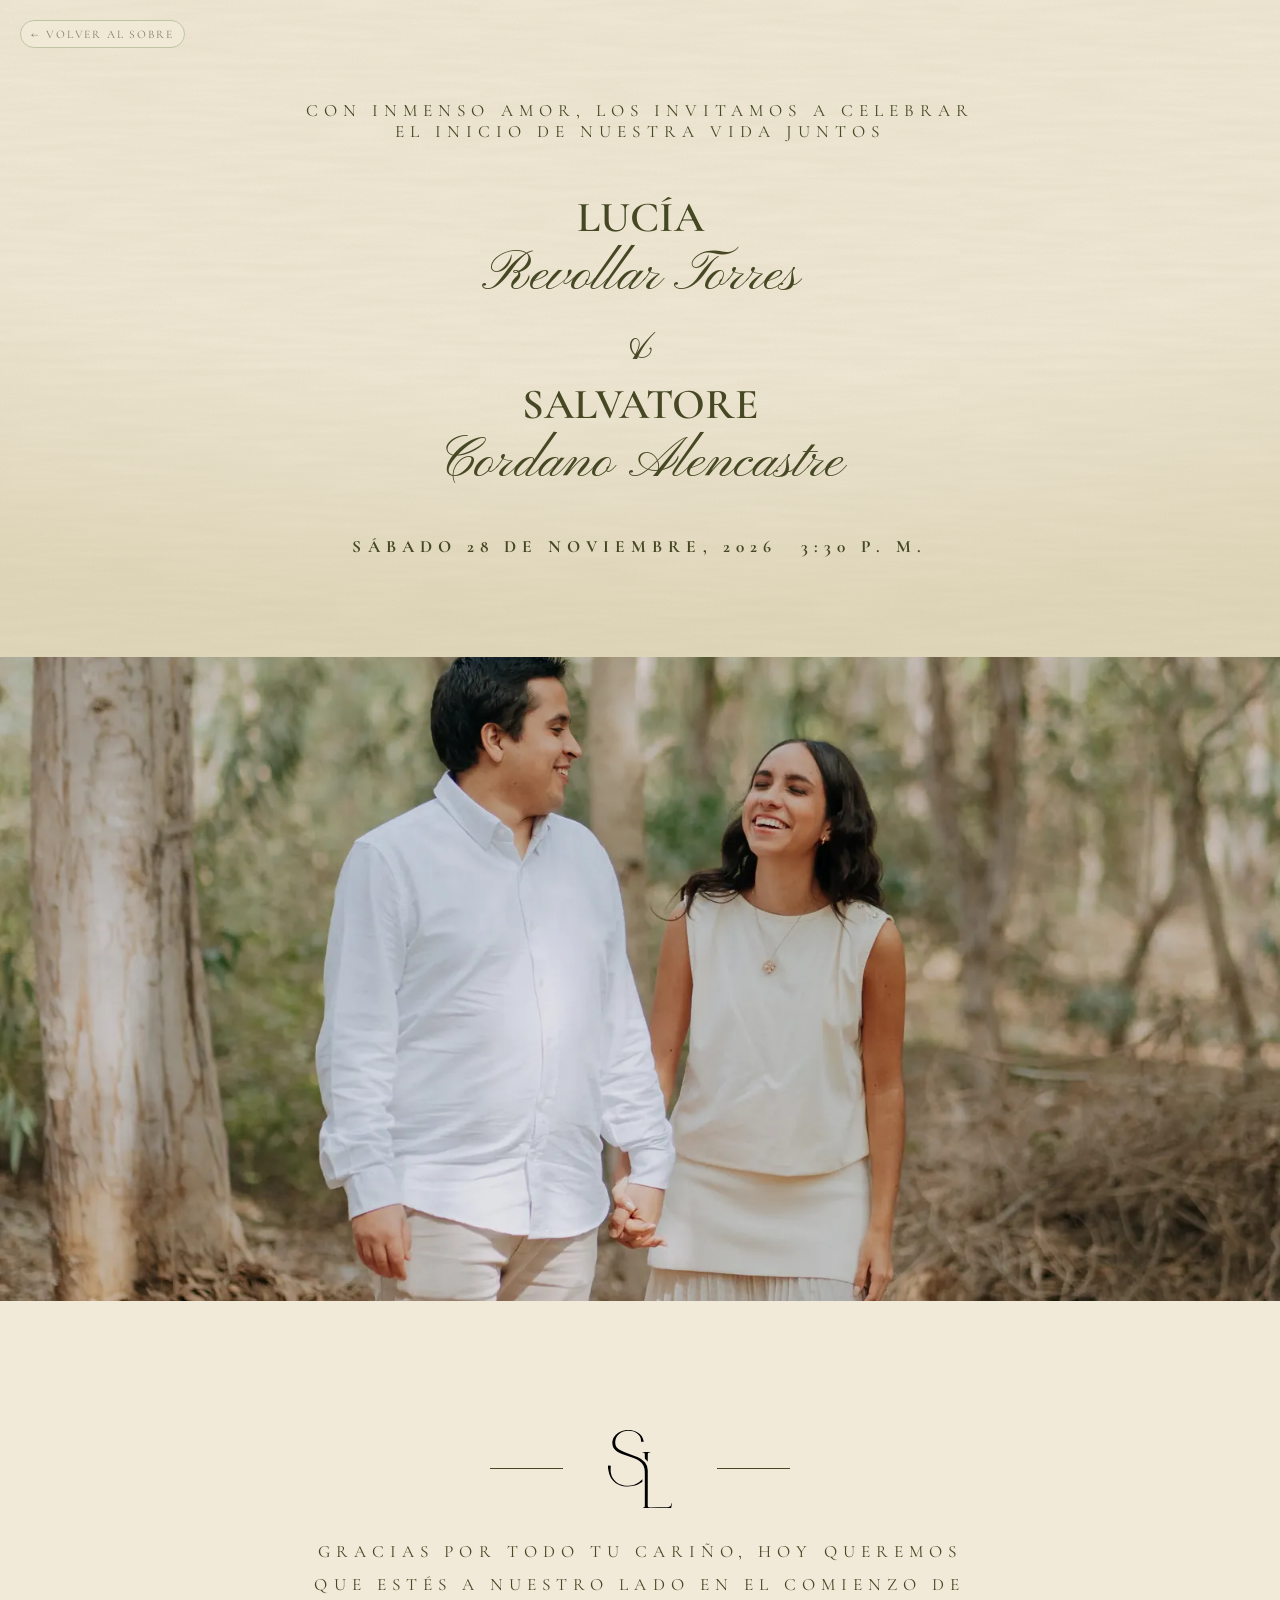
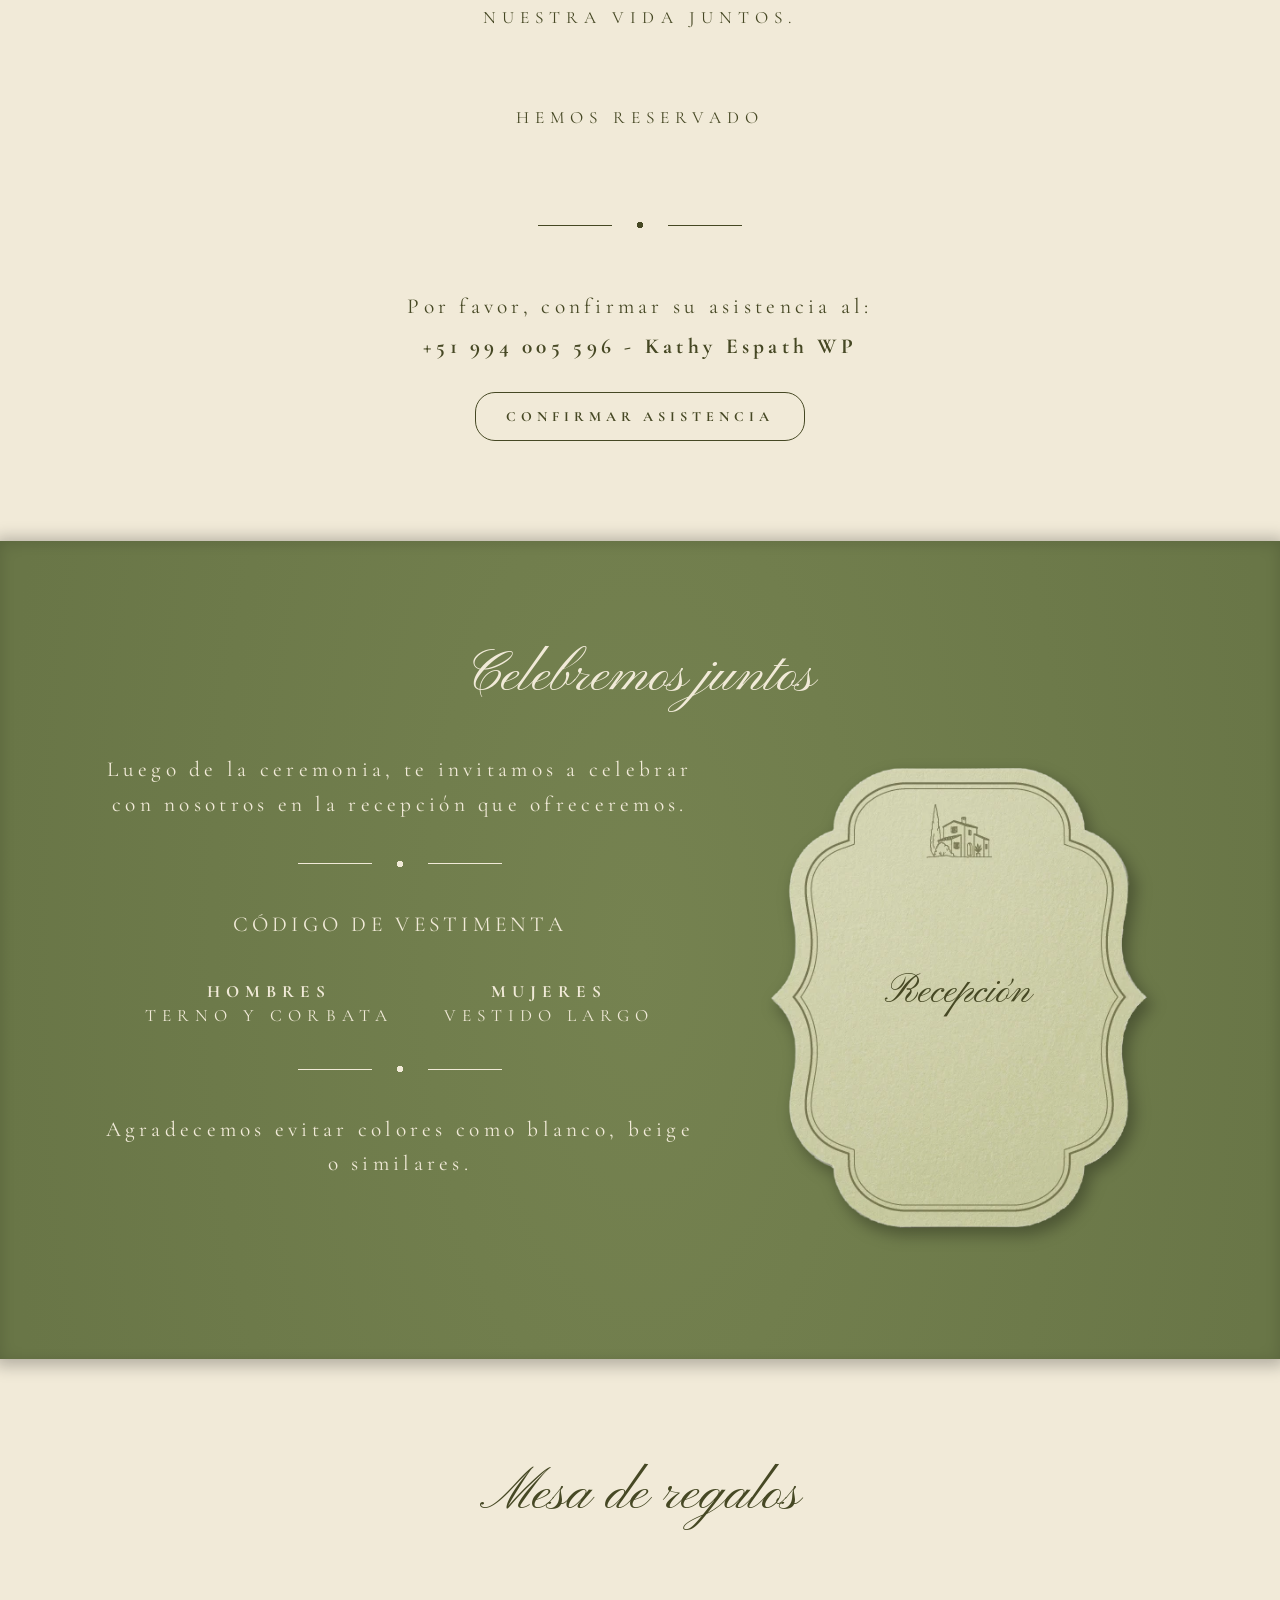
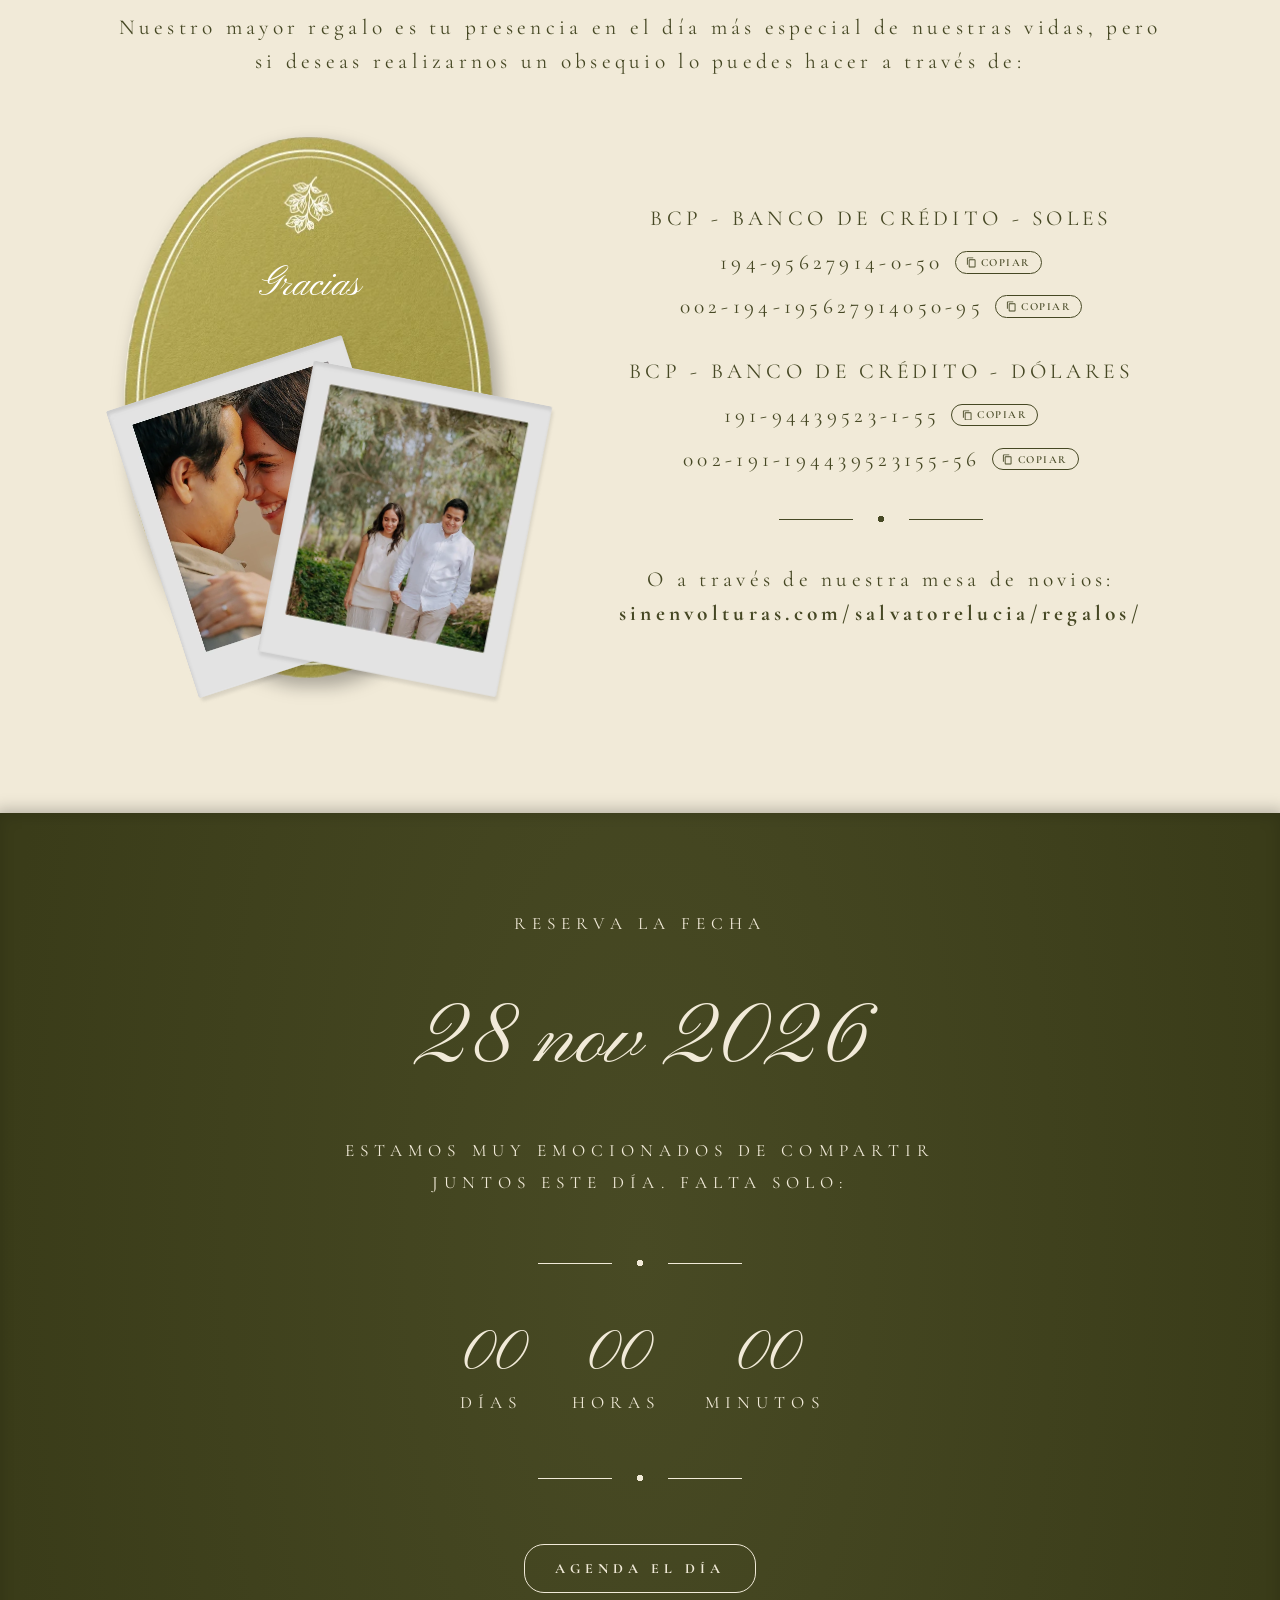
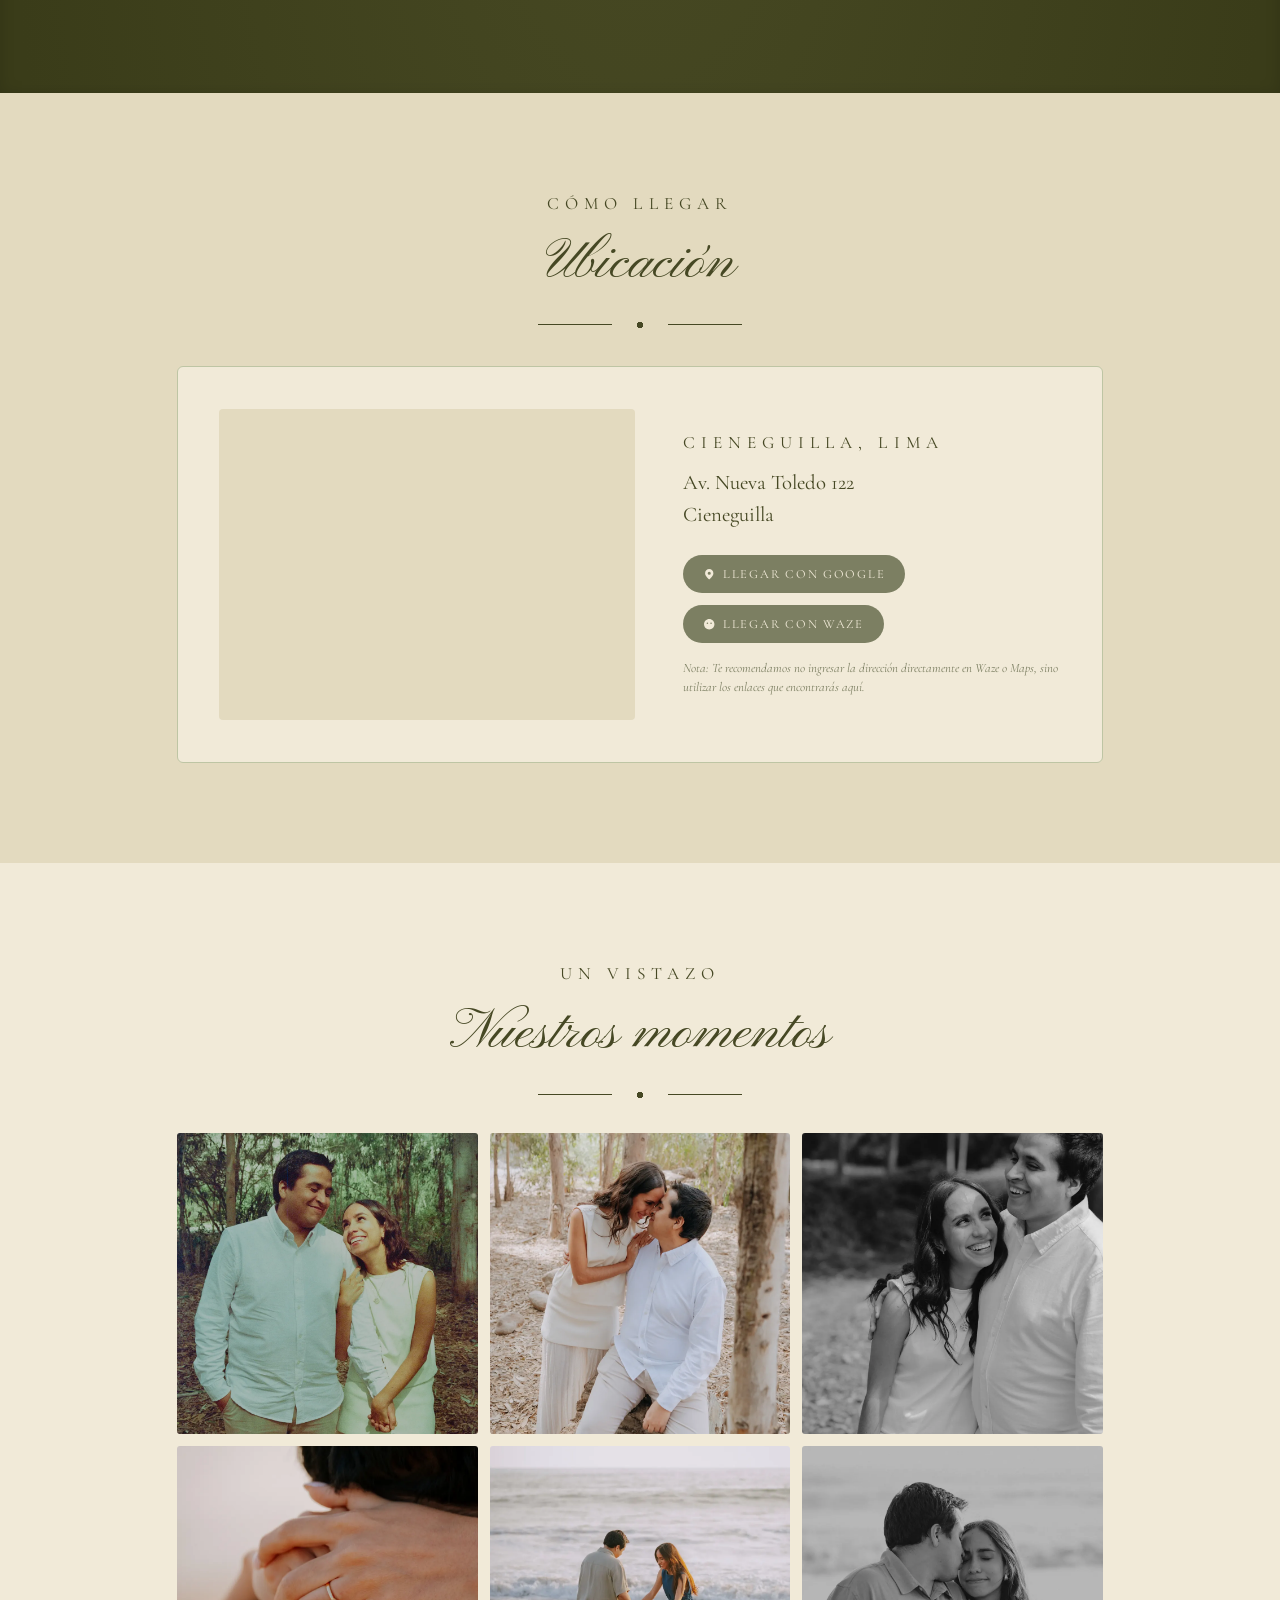
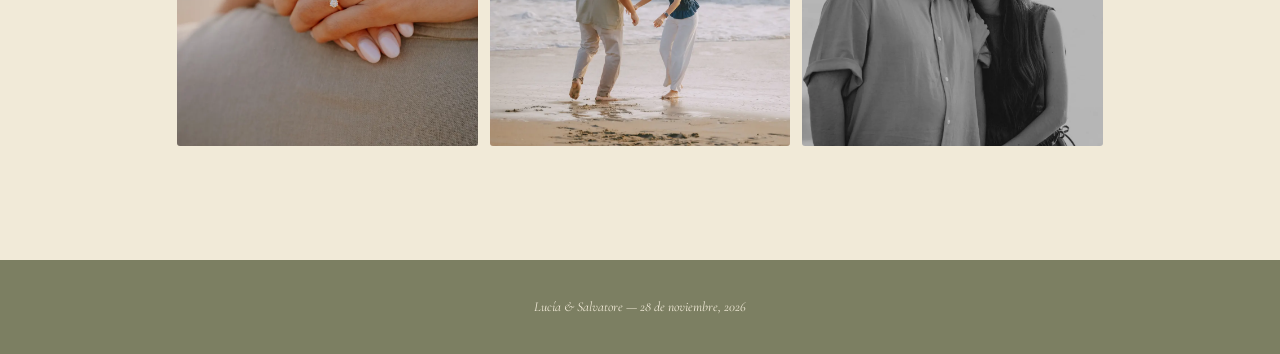
==== invitacion/index.html @ 3bf5738e "Cargar el listado real de invitados y manejar pases sin definir - invitados.csv se reemplaza por el " ====
<!doctype html>
<html lang="es">
<head>
<meta charset="utf-8" />
<meta name="viewport" content="width=device-width, initial-scale=1" />
<title>Lucía &amp; Salvatore — 28 de noviembre, 2026</title>
<script>document.documentElement.classList.add('js');</script>
<link rel="preconnect" href="https://fonts.gstatic.com" crossorigin>
<link href="https://fonts.googleapis.com/css2?family=Cormorant+Garamond:wght@400;500;600&family=Pinyon+Script&display=swap" rel="stylesheet">
<link rel="stylesheet" href="/css/base.css?v=2" />
<link rel="stylesheet" href="/css/landing.css?v=12" />
</head>
<body>

<div class="paper-bg"></div>

<a class="backlink" href="/">← Volver al sobre</a>

<!-- LA INVITACIÓN -->
<section class="section" id="invitacion">
  <div class="section-inner reveal names-stack">
    <span class="eyebrow">Con inmenso amor, los invitamos a celebrar el inicio de nuestra vida juntos</span>
    <div class="names-block">
      <p class="given">Lucía</p>
      <p class="surname">Revollar Torres</p>
      <span class="amp">&amp;</span>
      <p class="given">Salvatore</p>
      <p class="surname">Cordano Alencastre</p>
    </div>
    <p class="datebox"><span>Sábado 28 de noviembre, 2026</span><span>3:30 p.&nbsp;m.</span></p>
  </div>
</section>

<!-- FOTO A SANGRE -->
<section class="section-photo reveal">
  <img src="/assets/fotos/DSC08788.webp" alt="Lucía y Salvatore" />
</section>


<!-- CONFIRMACIÓN DE ASISTENCIA -->
<section class="section" id="rsvp">

  <section class="section section-monogram">
    <div class="monogram reveal">
      <span class="monogram-line"></span>
      <img src="/assets/Logo.svg" alt="Lucía &amp; Salvatore" class="monogram-logo" />
      <span class="monogram-line"></span>
    </div>
  </section>

  <div class="section-inner rsvp reveal">
    <p class="rsvp-thanks">Gracias por todo tu cariño, hoy queremos que estés a nuestro lado en el comienzo de nuestra vida juntos.</p>

    <!-- Se completa por JS a partir de /invitados.csv, buscando el
         código que llega en la URL (?inv=CODIGO). Si no hay código o
         no aparece en el csv, este bloque se queda oculto. -->
    <div class="rsvp-guest" id="rsvpGuest" hidden>
      <p class="rsvp-guest-name" id="rsvpGuestName"></p>
      <p class="rsvp-guest-label" id="rsvpGuestLabel">Hemos reservado</p>
      <p class="rsvp-guest-passes" id="rsvpGuestPasses"></p>
    </div>

    <div class="divider"></div>
    <div class="rsvp-confirm-group">
      <div class="rsvp-confirm">
        <p>Por favor, confirmar su asistencia al:</p>
        <p><b>+51 994 005 596 - Kathy Espath WP</b></p>
      </div>
      <a class="btn-outline" href="https://wa.me/51994005596?text=Hola%20Kathy%2C%20te%20escribo%20por%20la%20boda%20de%20Luc%C3%ADa%20y%20Salvatore." target="_blank" rel="noopener">Confirmar asistencia</a>
    </div>
  </div>
</section>

<!-- RECEPCIÓN -->
<section class="section section-olive" id="recepcion">
  <div class="section-inner">
    <h2 class="heading heading--script section-title reveal">Celebremos juntos</h2>
    <div class="split reveal">
      <div class="split-text">
        <p>Luego de la ceremonia, te invitamos a celebrar con nosotros en la recepción que ofreceremos.</p>
        <div class="divider divider--light"></div>
        <p class="dresscode-label">Código de vestimenta</p>
        <div class="dresscode-cols">
          <div><b>Hombres</b><span>Terno y corbata</span></div>
          <div><b>Mujeres</b><span>Vestido largo</span></div>
        </div>
        <div class="divider divider--light"></div>
        <p>Agradecemos evitar colores como blanco, beige o similares.</p>
      </div>
      <div class="split-media">
        <div class="card-plaque">
          <img src="/assets/recepcion-vacia.webp" alt="" />
          <span class="card-plaque-title">Recepción</span>
        </div>
      </div>
    </div>
  </div>
</section>

<!-- REGALOS -->
<section class="section section-gold" id="regalos">
  <div class="section-inner">
    <div class="section-title-group reveal">
      <h2 class="heading heading--script section-title">Mesa de regalos</h2>
      <p>Nuestro mayor regalo es tu presencia en el día más especial de nuestras vidas, pero si deseas realizarnos un obsequio lo puedes hacer a través de:</p>
    </div>
    <div class="split reveal">
      <div class="split-media">
        <div class="gracias-badge">
          <img class="gracias-oval" src="/assets/regalos-vacia.webp" alt="" />
          <span class="card-plaque-title card-plaque-title--gracias">Gracias</span>
          <img class="gracias-photo gracias-photo--1" src="/assets/gracias-foto-1.webp" alt="Lucía y Salvatore" loading="lazy" />
          <img class="gracias-photo gracias-photo--2" src="/assets/gracias-foto-2.webp" alt="Lucía y Salvatore" loading="lazy" />
        </div>
      </div>
      <div class="split-text">
        <div class="bank-details">
          <div class="bank-group">
            <p class="bank-group-title">BCP - Banco de crédito - soles</p>
            <div class="bank-entry">
              <p class="bank-entry-number">194-95627914-0-50</p>
              <button class="copy-btn" type="button" data-copy="194-95627914-0-50" aria-label="Copiar número de cuenta en soles">
                <svg viewBox="0 0 24 24"><path d="M16 1H4a2 2 0 00-2 2v14h2V3h12V1zm3 4H8a2 2 0 00-2 2v14a2 2 0 002 2h11a2 2 0 002-2V7a2 2 0 00-2-2zm0 16H8V7h11v14z"/></svg>
                Copiar
              </button>
            </div>
            <div class="bank-entry">
              <p class="bank-entry-number">002-194-195627914050-95</p>
              <button class="copy-btn" type="button" data-copy="002-194-195627914050-95" aria-label="Copiar CCI en soles">
                <svg viewBox="0 0 24 24"><path d="M16 1H4a2 2 0 00-2 2v14h2V3h12V1zm3 4H8a2 2 0 00-2 2v14a2 2 0 002 2h11a2 2 0 002-2V7a2 2 0 00-2-2zm0 16H8V7h11v14z"/></svg>
                Copiar
              </button>
            </div>
          </div>
          <div class="bank-group">
            <p class="bank-group-title">BCP - Banco de crédito - dólares</p>
            <div class="bank-entry">
              <p class="bank-entry-number">191-94439523-1-55</p>
              <button class="copy-btn" type="button" data-copy="191-94439523-1-55" aria-label="Copiar número de cuenta en dólares">
                <svg viewBox="0 0 24 24"><path d="M16 1H4a2 2 0 00-2 2v14h2V3h12V1zm3 4H8a2 2 0 00-2 2v14a2 2 0 002 2h11a2 2 0 002-2V7a2 2 0 00-2-2zm0 16H8V7h11v14z"/></svg>
                Copiar
              </button>
            </div>
            <div class="bank-entry">
              <p class="bank-entry-number">002-191-194439523155-56</p>
              <button class="copy-btn" type="button" data-copy="002-191-194439523155-56" aria-label="Copiar CCI en dólares">
                <svg viewBox="0 0 24 24"><path d="M16 1H4a2 2 0 00-2 2v14h2V3h12V1zm3 4H8a2 2 0 00-2 2v14a2 2 0 002 2h11a2 2 0 002-2V7a2 2 0 00-2-2zm0 16H8V7h11v14z"/></svg>
                Copiar
              </button>
            </div>
          </div>
        </div>
        <div class="divider"></div>
        <p>O a través de nuestra mesa de novios: <a class="registry-link" href="https://sinenvolturas.com/salvatorelucia/regalos/" target="_blank" rel="noopener">sinenvolturas.com/salvatorelucia/regalos/</a></p>
      </div>
    </div>
  </div>
</section>

<!-- CUENTA REGRESIVA -->
<section class="section section-dark" id="cuenta-regresiva">
  <div class="section-inner countdown-inner reveal">
    <span class="eyebrow eyebrow--light">Reserva la fecha</span>
    <p class="countdown-date">28 nov 2026</p>
    <p class="countdown-sub">Estamos muy emocionados de compartir juntos este día. Falta solo:</p>
    <div class="countdown-group">
      <div class="divider divider--light"></div>
      <div class="countdown">
        <div class="countdown-unit"><span id="cdDays">00</span><label>Días</label></div>
        <div class="countdown-unit"><span id="cdHours">00</span><label>Horas</label></div>
        <div class="countdown-unit"><span id="cdMinutes">00</span><label>Minutos</label></div>
      </div>
      <div class="divider divider--light"></div>
      <a class="btn-outline btn-outline--light" href="https://calendar.google.com/calendar/render?action=TEMPLATE&text=Boda%20de%20Luc%C3%ADa%20%26%20Salvatore&dates=20261128T153000/20261128T203000&location=Av.%20Nueva%20Toledo%20122%2C%20Cieneguilla%2C%20Lima&ctz=America/Lima" target="_blank" rel="noopener">Agenda el día</a>
    </div>
  </div>
</section>

<!-- UBICACIÓN -->
<section class="section section--alt" id="ubicacion">
  <div class="section-inner">
    <span class="eyebrow reveal">Cómo llegar</span>
    <h2 class="heading heading--script reveal">Ubicación</h2>
    <div class="divider reveal"></div>

    <div class="map-card reveal" style="margin-top:2.4rem;">
      <div class="map-illustration">
        <iframe
          src="https://maps.google.com/maps?q=-12.10527042,-76.80340099&z=16&output=embed"
          title="Ubicación de la boda"
          loading="lazy"
          referrerpolicy="no-referrer-when-downgrade"
          allowfullscreen></iframe>
      </div>
      <div class="map-text">
        <span class="eyebrow">Cieneguilla, Lima</span>
        <p class="map-address">Av. Nueva Toledo 122<br>Cieneguilla</p>
        <div class="map-actions">
          <a class="cta-btn" href="https://maps.app.goo.gl/eufikWAFKNRgPaC5A" target="_blank" rel="noopener">
            <svg viewBox="0 0 24 24"><path d="M12 2C7.6 2 4 5.6 4 10c0 6 8 12 8 12s8-6 8-12c0-4.4-3.6-8-8-8zm0 11a3 3 0 110-6 3 3 0 010 6z"/></svg>
            Llegar con Google
          </a>
          <a class="cta-btn" href="https://www.waze.com/es/live-map/directions?to=ll.-12.10527042%2C-76.80340099&from=ll.-12.0817725%2C-77.04982894" target="_blank" rel="noopener">
            <svg viewBox="0 0 24 24"><path d="M12 2C6.48 2 2 6.48 2 12s4.48 10 10 10 10-4.48 10-10S17.52 2 12 2zm-3.5 6.5a1.5 1.5 0 110 3 1.5 1.5 0 010-3zm7 0a1.5 1.5 0 110 3 1.5 1.5 0 010-3zm-7.02 5.3c.8 1.65 2.27 2.7 3.52 2.7s2.72-1.05 3.52-2.7a.75.75 0 10-1.35-.65c-.6 1.24-1.53 1.85-2.17 1.85s-1.57-.61-2.17-1.85a.75.75 0 10-1.35.65z"/></svg>
            Llegar con Waze
          </a>
        </div>
        <p class="map-note">Nota: Te recomendamos no ingresar la dirección directamente en Waze o Maps, sino utilizar los enlaces que encontrarás aquí.</p>
      </div>
    </div>
  </div>
</section>

<!-- GALERÍA -->
<section class="section" id="galeria">
  <div class="section-inner">
    <span class="eyebrow reveal">Un vistazo</span>
    <h2 class="heading heading--script reveal">Nuestros momentos</h2>
    <div class="divider reveal"></div>

    <div class="gallery reveal" style="margin-top:2.2rem;">
      <button class="gallery-tile" type="button"><img src="/assets/fotos/foto-01.webp" alt="Lucía y Salvatore" loading="lazy" /></button>
      <button class="gallery-tile" type="button"><img src="/assets/fotos/foto-06.webp" alt="Lucía y Salvatore" loading="lazy" /></button>
      <button class="gallery-tile" type="button"><img src="/assets/fotos/foto-14.webp" alt="Lucía y Salvatore" loading="lazy" /></button>
      <button class="gallery-tile" type="button"><img src="/assets/fotos/foto-17.webp" alt="Detalle de anillo" loading="lazy" /></button>
      <button class="gallery-tile" type="button"><img src="/assets/fotos/foto-20.webp" alt="Lucía y Salvatore en la playa" loading="lazy" /></button>
      <button class="gallery-tile" type="button"><img src="/assets/fotos/foto-22.webp" alt="Lucía y Salvatore en la playa" loading="lazy" /></button>
    </div>
  </div>
</section>

<div class="lightbox" id="lightbox" hidden>
  <button class="lightbox-close" id="lightboxClose" type="button" aria-label="Cerrar">&times;</button>
  <img class="lightbox-img" id="lightboxImg" src="" alt="" />
</div>

<p class="foot">Lucía &amp; Salvatore — 28 de noviembre, 2026</p>

<script src="/js/landing.js?v=6"></script>

</body>
</html>
---- css/base.css ----
/* Variables y reglas base compartidas por todas las páginas del sitio */
:root{
  --cream:#f1ead8;
  --cream-deep:#e3dabf;
  --ink:#464824;
  --olive:#7c7f62;
  --olive-deep:#54573f;
  --sage:#bec5a4;
  --gold:#cec4a0;

  /* gradientes de las secciones de acento (tomados del Figma de referencia) */
  --grad-olive: radial-gradient(ellipse 50% 169.54% at 50% 50%, #758250 0%, #697647 100%);
  --grad-dark: radial-gradient(ellipse 50% 169.54% at 50% 50%, #484a24 0%, #3a3c19 100%);

  /* textura de papel, reutilizada en el fondo de todas las páginas:
     dos capas turbulentas combinadas (grano fino + fibra alargada)
     para que se sienta como papel y no como ruido digital plano */
  --paper-grain:url("data:image/svg+xml;utf8,<svg xmlns='http://www.w3.org/2000/svg' width='220' height='220'><filter id='n'><feTurbulence type='fractalNoise' baseFrequency='0.9' numOctaves='3' stitchTiles='stitch' result='t'/><feColorMatrix in='t' type='matrix' values='0 0 0 0 0.85  0 0 0 0 0.82  0 0 0 0 0.72  0 0 0 0.5 0'/></filter><rect width='100%25' height='100%25' filter='url(%23n)'/></svg>");
  --paper-fiber:url("data:image/svg+xml;utf8,<svg xmlns='http://www.w3.org/2000/svg' width='480' height='480'><filter id='f'><feTurbulence type='fractalNoise' baseFrequency='0.012 0.14' numOctaves='2' seed='4' stitchTiles='stitch' result='t'/><feColorMatrix in='t' type='matrix' values='0 0 0 0 0.72  0 0 0 0 0.68  0 0 0 0 0.56  0 0 0 0.32 0'/></filter><rect width='100%25' height='100%25' filter='url(%23f)'/></svg>");
}

*{ box-sizing:border-box; }

html, body{ height:100%; }

body{
  margin:0;
  background:var(--cream);
  color:var(--ink);
  font-family:"Cormorant Garamond","Iowan Old Style",Georgia,serif;
  -webkit-font-smoothing:antialiased;
  overflow-x:hidden;
}

img{ max-width:100%; display:block; }

a{ color:inherit; }
---- css/landing.css ----
/* Página de la invitación completa (landing.html) */

html{ scroll-behavior:smooth; }

/* textura de papel reutilizada de la invitación */
.paper-bg{
  position:fixed;
  inset:0;
  z-index:-1;
  background:radial-gradient(ellipse 120% 70% at 50% 0%, var(--cream) 0%, var(--cream) 60%, var(--cream-deep) 100%);
}
.paper-bg::after{
  content:"";
  position:absolute; inset:0;
  opacity:.6;
  mix-blend-mode:multiply;
  background-image:var(--paper-fiber), var(--paper-grain);
  background-size:480px 480px, 220px 220px;
  background-blend-mode:multiply;
}

.backlink{
  position:fixed;
  top:20px; left:20px;
  z-index:10;
  font-size:.72rem;
  letter-spacing:.16em;
  text-transform:uppercase;
  text-decoration:none;
  color:var(--olive);
  background:rgba(241,234,216,.85);
  backdrop-filter:blur(3px);
  padding:.5em .9em;
  border:1px solid var(--sage);
  border-radius:999px;
  transition:color .2s ease, border-color .2s ease;
}
.backlink:hover, .backlink:focus-visible{ color:var(--ink); border-color:var(--olive); }

/* ---------- estructura de sección reutilizable ---------- */
.section{
  padding-block:clamp(6.25rem, 7vw, 6.25rem); /* hasta 100px */
}
.section--alt{ background:var(--cream-deep); }
.section-inner{
  max-width:1080px;
  margin:0 auto;
  padding-inline:clamp(20px, 6vw, 100px); /* margen de 100px en desktop */
}
/* --- tokens tipográficos tomados del Figma de referencia ---
   "label": mayúsculas + tracking .35em (7px/20px o 8.4px/24px, misma proporción)
   "body": minúsculas + tracking .2em (4.8px/24px) */
.eyebrow{
  display:block;
  text-align:center;
  font-size:clamp(.72rem, 1.35vw, 1.25rem);
  font-weight:400;
  letter-spacing:.35em;
  text-transform:uppercase;
  color:var(--ink);
  margin:0 0 .9rem;
}
.heading{
  text-align:center;
  font-weight:600;
  font-size:clamp(1.9rem, 4.4vw, 2.7rem);
  letter-spacing:.05em;
  text-transform:uppercase;
  margin:0;
  text-wrap:balance;
}
.script{
  font-family:"Pinyon Script",cursive;
  font-weight:400;
  text-transform:none;
  letter-spacing:0;
}
/* separador "línea · punto · línea" reutilizado en todo el sitio */
.divider{
  width:204px;
  max-width:60%;
  height:6px;
  margin:1.4rem auto;
  background:
    radial-gradient(circle 3px at center, var(--ink) 99%, transparent 100%) center/6px 6px no-repeat,
    linear-gradient(var(--ink), var(--ink)) left center/74px 1px no-repeat,
    linear-gradient(var(--ink), var(--ink)) right center/74px 1px no-repeat;
}
.divider--light{
  background:
    radial-gradient(circle 3px at center, var(--cream) 99%, transparent 100%) center/6px 6px no-repeat,
    linear-gradient(var(--cream), var(--cream)) left center/74px 1px no-repeat,
    linear-gradient(var(--cream), var(--cream)) right center/74px 1px no-repeat;
}
/* pequeño anillo usado como separador entre dos valores en línea */
.ring-dot{
  width:10px; height:10px;
  border-radius:999px;
  border:1px solid var(--ink);
  flex:none;
}
.ring-dot--light{ border-color:#fff; }
.lede{
  max-width:520px;
  margin:0 auto;
  text-align:center;
  font-size:1.15rem;
  line-height:1.7;
  color:var(--olive-deep);
}

/* sin JS (o si falla), el contenido queda visible de una: la clase
   .js sólo la agrega el script, así que el estado oculto depende de ella */
.js .reveal{
  opacity:0;
  transform:translateY(22px);
  transition:opacity .8s cubic-bezier(.22,.61,.36,1), transform .8s cubic-bezier(.22,.61,.36,1);
}
.reveal.is-visible{ opacity:1; transform:translateY(0); }
@media (prefers-reduced-motion: reduce){
  .reveal{ transition:none; opacity:1; transform:none; }
  html{ scroll-behavior:auto; }
}

/* ---------- foto a sangre ---------- */
.section-photo{
  width:100%;
  height:clamp(322px, 52.9vw, 644px);
  overflow:hidden;
}
.section-photo img{
  width:100%;
  height:100%;
  object-fit:cover;
  display:block;
}

/* ---------- monograma ---------- */
.section-monogram{
  padding-block:clamp(1.2rem, 3vw, 1.8rem);
}
.monogram{
  display:flex;
  align-items:center;
  justify-content:center;
  gap:2.8rem; /* 45px */
}
.monogram-line{
  width:4.6rem; height:1px; /* 74px */
  background:var(--ink);
}
.monogram-logo{
  width:clamp(44px, 5vw, 64px); /* ~84px de referencia */
  height:auto;
}

/* ---------- confirmación de asistencia ---------- */
.rsvp{
  max-width:823px;
  text-align:center;
  display:flex;
  flex-direction:column;
  align-items:center;
  gap:2.6rem;
}
.rsvp-confirm-group{
  display:flex;
  flex-direction:column;
  align-items:center;
  gap:1.9rem; /* 30px */
}
.rsvp-thanks{
  font-size:clamp(.72rem, 1.35vw, 1.25rem); /* 20px */
  font-weight:400;
  letter-spacing:.35em;
  text-transform:uppercase;
  line-height:1.9;
  color:var(--ink);
  margin:0;
}
.rsvp-confirm{
  display:flex;
  flex-direction:column;
  align-items:center;
  gap:.6rem; /* 10px */
}
.rsvp-confirm p{
  font-size:clamp(1rem, 1.67vw, 1.5rem); /* 24px */
  font-weight:400;
  letter-spacing:.2em;
  color:var(--ink);
  line-height:1.4;
  margin:0;
}
.rsvp-confirm b{ font-weight:700; }

.rsvp-guest{
  display:flex;
  flex-direction:column;
  align-items:center;
  gap:1.9rem; /* 31px */
}
.rsvp-guest-name{
  font-family:"Pinyon Script",cursive;
  font-weight:400;
  font-size:clamp(2.6rem, 4.45vw, 4rem); /* 64px */
  color:var(--ink);
  margin:0;
}
.rsvp-guest-label{
  font-size:clamp(.72rem, 1.35vw, 1.25rem); /* 20px */
  font-weight:400;
  letter-spacing:.35em;
  text-transform:uppercase;
  color:var(--ink);
  margin:0;
}
.rsvp-guest-passes{
  font-weight:600;
  font-size:clamp(2rem, 3.35vw, 3rem); /* 48px */
  color:var(--ink);
  margin:0;
}

.btn-outline{
  display:inline-block;
  padding:.95rem 1.9rem; /* 15px / 30px */
  border:1px solid var(--ink);
  border-radius:20px;
  color:var(--ink);
  text-decoration:none;
  letter-spacing:.35em;
  text-transform:uppercase;
  font-size:clamp(.7rem, 1.1vw, 1rem); /* 16px */
  font-weight:700;
  transition:background .2s ease, color .2s ease, border-color .2s ease;
}
.btn-outline:hover, .btn-outline:focus-visible{
  background:var(--ink);
  color:var(--cream);
}
.btn-outline--light{
  border-color:var(--cream);
  color:var(--cream);
}
.btn-outline--light:hover, .btn-outline--light:focus-visible{
  background:var(--cream);
  color:var(--olive-deep);
}

/* ---------- recepción: sección en oliva ---------- */
.section-olive .section-inner,
.section-gold .section-inner{
  max-width:1226px; /* columna más ancha, como en la referencia */
}
/* el texto (680px) es más ancho que la tarjeta (485px) en la referencia */
#recepcion .split{ grid-template-columns:minmax(0,1.4fr) minmax(0,1fr); align-items:stretch; }
#regalos .split{ grid-template-columns:minmax(0,1fr) minmax(0,1.4fr); gap:3.75rem; }

/* título de sección: fuera de la grilla de 2 columnas, centrado sobre todo el ancho */
.section-title{
  text-align:center;
  margin:0 0 2.5rem;
}
.section-title-group{
  display:flex;
  flex-direction:column;
  align-items:center;
  text-align:center;
  gap:2.5rem; /* 40px */
  margin-bottom:2.5rem;
}
.section-title-group p{
  font-size:clamp(1rem, 1.67vw, 1.5rem); /* 24px */
  font-weight:400;
  letter-spacing:.2em;
  line-height:1.6;
  margin:0;
}
.section-gold .section-title-group p{ color:var(--ink); }
/* las bandas de color necesitan más aire interno que las secciones
   sobre fondo crema, para no sentirse apretadas contra sus bordes */
.section-olive,
.section-gold,
.section-dark{
  padding-block:clamp(3rem, 8vw, 6.25rem); /* hasta 100px */
}
.section-olive{
  background:var(--grad-olive);
  color:var(--cream);
  box-shadow:0 2px 15px rgba(0,0,0,.15) inset, 0 2px 15px 5px rgba(0,0,0,.25);
}
.section-olive .heading,
.section-olive .split-text p,
.section-olive .dresscode-label{
  color:var(--cream);
}
.section-olive .split-text,
.section-gold .split-text{
  text-align:center;
  display:flex;
  flex-direction:column;
  align-items:center;
  gap:2.5rem; /* 40px */
}
.section-olive .split-text .eyebrow,
.section-olive .split-text .heading,
.section-gold .split-text .eyebrow,
.section-gold .split-text .heading{
  text-align:center;
}
.section-olive .split-text p,
.section-gold .split-text p{
  text-align:center;
  font-size:clamp(1rem, 1.67vw, 1.5rem); /* 24px */
  font-weight:400;
  letter-spacing:.2em;
  line-height:1.6;
  margin:0;
}
.section-olive .split-text .divider,
.section-gold .split-text .divider{ margin:0; }
.heading--script{
  font-family:"Pinyon Script",cursive;
  font-weight:400;
  text-transform:none;
  letter-spacing:0;
  font-size:clamp(2.6rem, 4.45vw, 4rem); /* 64px */
}
.dresscode-label{
  font-size:clamp(1rem, 1.67vw, 1.5rem); /* 24px */
  letter-spacing:.35em;
  text-transform:uppercase;
  font-weight:700;
  margin:0;
}
.dresscode-cols{
  display:flex;
  flex-wrap:wrap;
  align-items:center;
  justify-content:center;
  gap:1.5rem clamp(1.5rem, 4vw, 3.5rem); /* hasta 57px */
}
.dresscode-cols > div{
  display:flex;
  flex-direction:column;
  align-items:center;
  gap:.2rem;
}
.dresscode-cols b{
  font-size:clamp(.72rem, 1.35vw, 1.25rem); /* 20px */
  letter-spacing:.35em;
  text-transform:uppercase;
  font-weight:700;
}
.dresscode-cols span{
  font-size:clamp(.72rem, 1.35vw, 1.25rem); /* 20px */
  letter-spacing:.35em;
  text-transform:uppercase;
  font-weight:400;
  color:var(--cream);
}

/* ---------- regalos: sobre el fondo crema de la página, sin bloque de color ---------- */
.section-gold .heading,
.section-gold .split-text p,
.section-gold .bank-details p{
  color:var(--ink);
}

/* tarjeta en blanco (recepcion-vacia.webp) + título superpuesto.
   Se estira a la altura de la columna de texto (misma fila del grid)
   y ajusta su ancho según su propia proporción (478:573); si el
   ancho disponible no alcanza, el max-width la limita y listo. */
.card-plaque{
  position:relative;
  height:100%;
  aspect-ratio:478/573;
  width:auto;
  max-width:100%;
}
.card-plaque img{ width:100%; height:100%; display:block; object-fit:cover; }
.card-plaque-title{
  position:absolute;
  left:8.25%; top:42.6%;
  width:80%;
  text-align:center;
  font-family:"Pinyon Script",cursive;
  font-weight:400;
  font-size:clamp(1.8rem, 3.1vw, 2.8rem); /* ~64px a 823px de columna */
  color:var(--ink);
}
.card-plaque-title--gracias{
  left:8.87%; top:24%;
  color:#fff;
}

.gracias-badge{
  position:relative;
  width:100%;
  max-width:485px;
  margin:0 auto;
}
.gracias-oval{ width:100%; display:block; }
.gracias-badge .gracias-photo{
  position:absolute;
  object-fit:contain;
}
.gracias-badge .gracias-photo--1{
  left:0%; top:49.31%; width:60.7%;
  aspect-ratio:256/310;
  transform:rotate(-18deg); transform-origin:top left;
}
.gracias-badge .gracias-photo--2{
  left:49.28%; top:40.55%; width:59.5%;
  aspect-ratio:251/304;
  transform:rotate(11deg); transform-origin:top left;
}

.bank-details{
  display:flex;
  flex-direction:column;
  align-items:center;
  gap:1.875rem;
}
.bank-group{
  display:flex;
  flex-direction:column;
  align-items:center;
  gap:.625rem;
}
.bank-group-title{
  margin:0;
  font-weight:400;
  font-size:clamp(.72rem, 1.35vw, 1.25rem); /* 20px */
  letter-spacing:.35em;
  text-transform:uppercase;
}
.bank-entry{
  display:flex;
  flex-direction:row;
  align-items:center;
  justify-content:center;
  flex-wrap:wrap;
  gap:.7rem;
}
.bank-entry-number{
  margin:0;
  font-weight:700;
  font-size:clamp(.72rem, 1.35vw, 1.25rem); /* 20px */
  letter-spacing:.2em;
}
.copy-btn{
  display:inline-flex;
  align-items:center;
  gap:.4em;
  padding:.35em .9em;
  border:1px solid var(--ink);
  border-radius:999px;
  background:none;
  color:var(--ink);
  font-family:inherit;
  font-size:.68rem;
  font-weight:600;
  letter-spacing:.14em;
  text-transform:uppercase;
  cursor:pointer;
  transition:background .2s ease, color .2s ease;
}
.copy-btn svg{ width:1em; height:1em; fill:currentColor; }
.copy-btn:hover, .copy-btn:focus-visible{
  background:var(--ink);
  color:var(--cream);
}
.copy-btn.is-copied{
  background:var(--ink);
  color:var(--cream);
}
.registry-link{
  color:var(--ink);
  font-weight:700;
  text-decoration:none;
  overflow-wrap:anywhere;
}
@media (max-width:760px){
  .gracias-badge{ margin-bottom:2.4rem; }
}

/* ---------- cuenta regresiva ---------- */
.section-dark{
  background:var(--grad-dark);
  color:var(--cream);
  box-shadow:0 2px 15px rgba(0,0,0,.15) inset, 0 2px 15px 5px rgba(0,0,0,.25);
}
.eyebrow--light{ color:var(--cream); }
.countdown-inner{
  max-width:823px;
  text-align:center;
  display:flex;
  flex-direction:column;
  align-items:center;
  gap:2.5rem; /* 40px */
}
.countdown-date{
  font-family:"Pinyon Script",cursive;
  font-weight:400;
  font-size:clamp(3.4rem, 6.67vw, 6rem); /* 96px */
  color:var(--cream);
  margin:0;
}
.countdown-sub{
  font-size:clamp(.72rem, 1.35vw, 1.25rem); /* 20px */
  font-weight:400;
  letter-spacing:.35em;
  text-transform:uppercase;
  line-height:1.8;
  color:var(--cream);
  margin:0;
}
.countdown-group{
  max-width:417px;
  display:flex;
  flex-direction:column;
  align-items:center;
  gap:2.5rem; /* 40px */
}
.countdown{
  display:flex;
  justify-content:center;
  flex-wrap:wrap;
  gap:1.4rem clamp(1.2rem, 5vw, 2.8rem); /* hasta 45px */
}
.countdown-unit{ width:auto; min-width:4.5rem; }
.countdown-unit span{
  display:block;
  font-family:"Pinyon Script",cursive;
  font-weight:400;
  font-size:clamp(2.6rem, 4.45vw, 4rem); /* 64px */
  color:var(--cream);
  line-height:1;
}
.countdown-unit label{
  display:block;
  margin-top:.4rem;
  font-size:clamp(.72rem, 1.35vw, 1.25rem); /* 20px */
  font-weight:400;
  letter-spacing:.35em;
  text-transform:uppercase;
  color:var(--cream);
}

/* ---------- invitación ---------- */
.names-stack{
  max-width:823px;
  text-align:center;
  display:flex;
  flex-direction:column;
  align-items:center;
  gap:2.4rem; /* 39px */
}
.names-block{
  display:flex;
  flex-direction:column;
  align-items:center;
}
.given{
  font-weight:600;
  font-size:clamp(2rem, 3.35vw, 3rem); /* 48px */
  letter-spacing:0;
  text-transform:uppercase;
  margin:0;
  line-height:1.05;
}
.surname{
  font-family:"Pinyon Script",cursive;
  font-weight:400;
  font-size:clamp(2.6rem, 4.45vw, 4rem); /* 64px */
  color:var(--ink);
  margin:0;
}
.amp{
  font-family:"Pinyon Script",cursive;
  font-weight:400;
  font-size:clamp(2.6rem, 4.45vw, 4rem); /* 64px */
  margin:0;
  display:block;
}
.datebox{
  display:flex;
  flex-wrap:wrap;
  align-items:baseline;
  justify-content:center;
  gap:.4em 1.4em;
  margin:0;
  font-weight:700;
  font-size:clamp(.72rem, 1.35vw, 1.25rem); /* 20px */
  letter-spacing:.35em;
  text-transform:uppercase;
  color:var(--ink);
}
.datebox span{ letter-spacing:inherit; }

/* ---------- filas imagen + texto ---------- */
.split{
  display:grid;
  grid-template-columns:minmax(0,0.85fr) minmax(0,1fr);
  gap:clamp(1.8rem, 5vw, 3.6rem);
  align-items:center;
}
.split--reverse .split-media{ order:2; }
.split-media{
  position:relative;
  display:flex;
  align-items:center;
  justify-content:center;
}
.split-media img{
  width:100%;
  border-radius:2px;
}
.split-text{ min-width:0; }
.split-media{ min-width:0; }
.split-text .eyebrow, .split-text .heading{ text-align:left; }
.split-text .divider{ margin-left:0; }
.split-text p{
  font-size:1.08rem;
  line-height:1.75;
  color:var(--olive-deep);
  margin:0 0 1rem;
}
.detail-list{
  list-style:none;
  margin:1.4rem 0 0;
  padding:0;
  display:grid;
  gap:.55rem;
  font-size:.85rem;
  letter-spacing:.06em;
  text-transform:uppercase;
  color:var(--ink);
}
.detail-list li{
  display:flex;
  gap:.6em;
}
.detail-list b{ min-width:8.5em; color:var(--olive); font-weight:600; }

@media (max-width:760px){
  .split, .split--reverse .split-media{ order:0; }
  .split{ grid-template-columns:1fr; }
  .split-text .eyebrow, .split-text .heading{ text-align:center; }
  .split-text .divider{ margin-inline:auto; }
  .split-text p{ text-align:center; }
  .detail-list{ justify-items:center; }
  .detail-list li{ flex-direction:column; align-items:center; gap:.15em; }
  .detail-list b{ min-width:0; }
}

/* recepción: por debajo de 840px la columna de texto queda muy
   angosta para compartir fila con la tarjeta sin deformarla, así que
   se apila en una sola columna: 1) título (ya va antes del .split),
   2) tarjeta, 3) información. La tarjeta usa un ancho fijo con
   height:auto para conservar su proporción 478:573 sin estirarse. */
@media (max-width:839px){
  #recepcion .split{
    grid-template-columns:1fr;
    align-items:center;
    gap:2.2rem;
  }
  #recepcion .split-media{ order:-1; }
  #recepcion .split-text{ order:1; }
  #recepcion .card-plaque{
    height:auto;
    width:min(72%, 300px);
    max-width:min(72%, 300px);
    margin:0 auto;
  }
}

/* regalos: mismo problema que recepción (ver arriba) — el grid de
   2 columnas nunca cedía a 1fr por especificidad, dejando la tarjeta
   "Gracias" centrada verticalmente y flotando encima del texto. Se
   apila: título (ya va antes del .split) -> tarjeta -> información,
   que ya es el orden natural del HTML. */
@media (max-width:839px){
  #regalos .split{
    grid-template-columns:1fr;
    align-items:center;
    gap:2.2rem;
  }
}

/* ---------- ubicación ---------- */
.map-card{
  display:grid;
  grid-template-columns:1.1fr 1fr;
  gap:clamp(1.6rem,4vw,3rem);
  align-items:center;
  background:var(--cream);
  border:1px solid var(--sage);
  border-radius:6px;
  padding:clamp(1.6rem, 4vw, 2.6rem);
}
.map-illustration{
  aspect-ratio:4/3;
  border-radius:4px;
  overflow:hidden;
  background:var(--cream-deep);
}
.map-illustration iframe{
  width:100%;
  height:100%;
  display:block;
  border:0;
}
.map-text{ text-align:left; }
.map-text .eyebrow{ text-align:left; }
.map-address{
  font-size:1.3rem;
  line-height:1.5;
  margin:.6rem 0 1.6rem;
}
.map-actions{
  display:flex;
  flex-wrap:wrap;
  gap:.8rem;
}
.map-note{
  margin:1rem 0 0;
  font-size:.8rem;
  font-style:italic;
  color:var(--olive);
  line-height:1.5;
}
.cta-btn{
  display:inline-flex;
  align-items:center;
  gap:.6em;
  padding:.85em 1.6em;
  background:var(--olive);
  color:var(--cream);
  text-decoration:none;
  letter-spacing:.14em;
  text-transform:uppercase;
  font-size:.78rem;
  border-radius:999px;
  transition:background .2s ease, transform .2s ease;
}
.cta-btn:hover, .cta-btn:focus-visible{ background:var(--olive-deep); transform:translateY(-1px); }
.cta-btn svg{ width:1em; height:1em; fill:currentColor; }

@media (max-width:760px){
  .map-card{ grid-template-columns:1fr; }
  .map-text{ text-align:center; }
  .map-text .eyebrow{ text-align:center; }
  .map-actions{ justify-content:center; }
}

/* ---------- galería ---------- */
.gallery{
  display:grid;
  grid-template-columns:repeat(3, 1fr);
  gap:12px;
}
.gallery-tile{
  position:relative;
  aspect-ratio:1;
  border-radius:3px;
  overflow:hidden;
  background:var(--cream-deep);
  padding:0;
  border:0;
  cursor:pointer;
  display:block;
}
.gallery-tile img{
  width:100%;
  height:100%;
  object-fit:cover;
  display:block;
  transition:transform .5s ease;
}
.gallery-tile:hover img,
.gallery-tile:focus-visible img{ transform:scale(1.06); }
@media (max-width:600px){
  .gallery{ grid-template-columns:repeat(2, 1fr); }
}

/* ---------- lightbox de la galería ---------- */
.lightbox{
  position:fixed;
  inset:0;
  z-index:1000;
  display:flex;
  align-items:center;
  justify-content:center;
  padding:4vh 4vw;
  background:rgba(20,20,10,.88);
}
.lightbox[hidden]{ display:none; }
.lightbox-img{
  max-width:100%;
  max-height:100%;
  border-radius:4px;
  box-shadow:0 10px 40px rgba(0,0,0,.4);
}
.lightbox-close{
  position:absolute;
  top:18px; right:22px;
  width:44px; height:44px;
  border:1px solid rgba(241,234,216,.6);
  border-radius:50%;
  background:none;
  color:var(--cream);
  font-size:1.8rem;
  line-height:1;
  cursor:pointer;
  transition:background .2s ease;
}
.lightbox-close:hover, .lightbox-close:focus-visible{ background:rgba(241,234,216,.15); }

.foot{
  text-align:center;
  padding:2.4rem 20px calc(2.4rem + env(safe-area-inset-bottom, 0px));
  font-style:italic;
  font-size:.85rem;
  background:var(--olive);
  color:var(--cream);
}
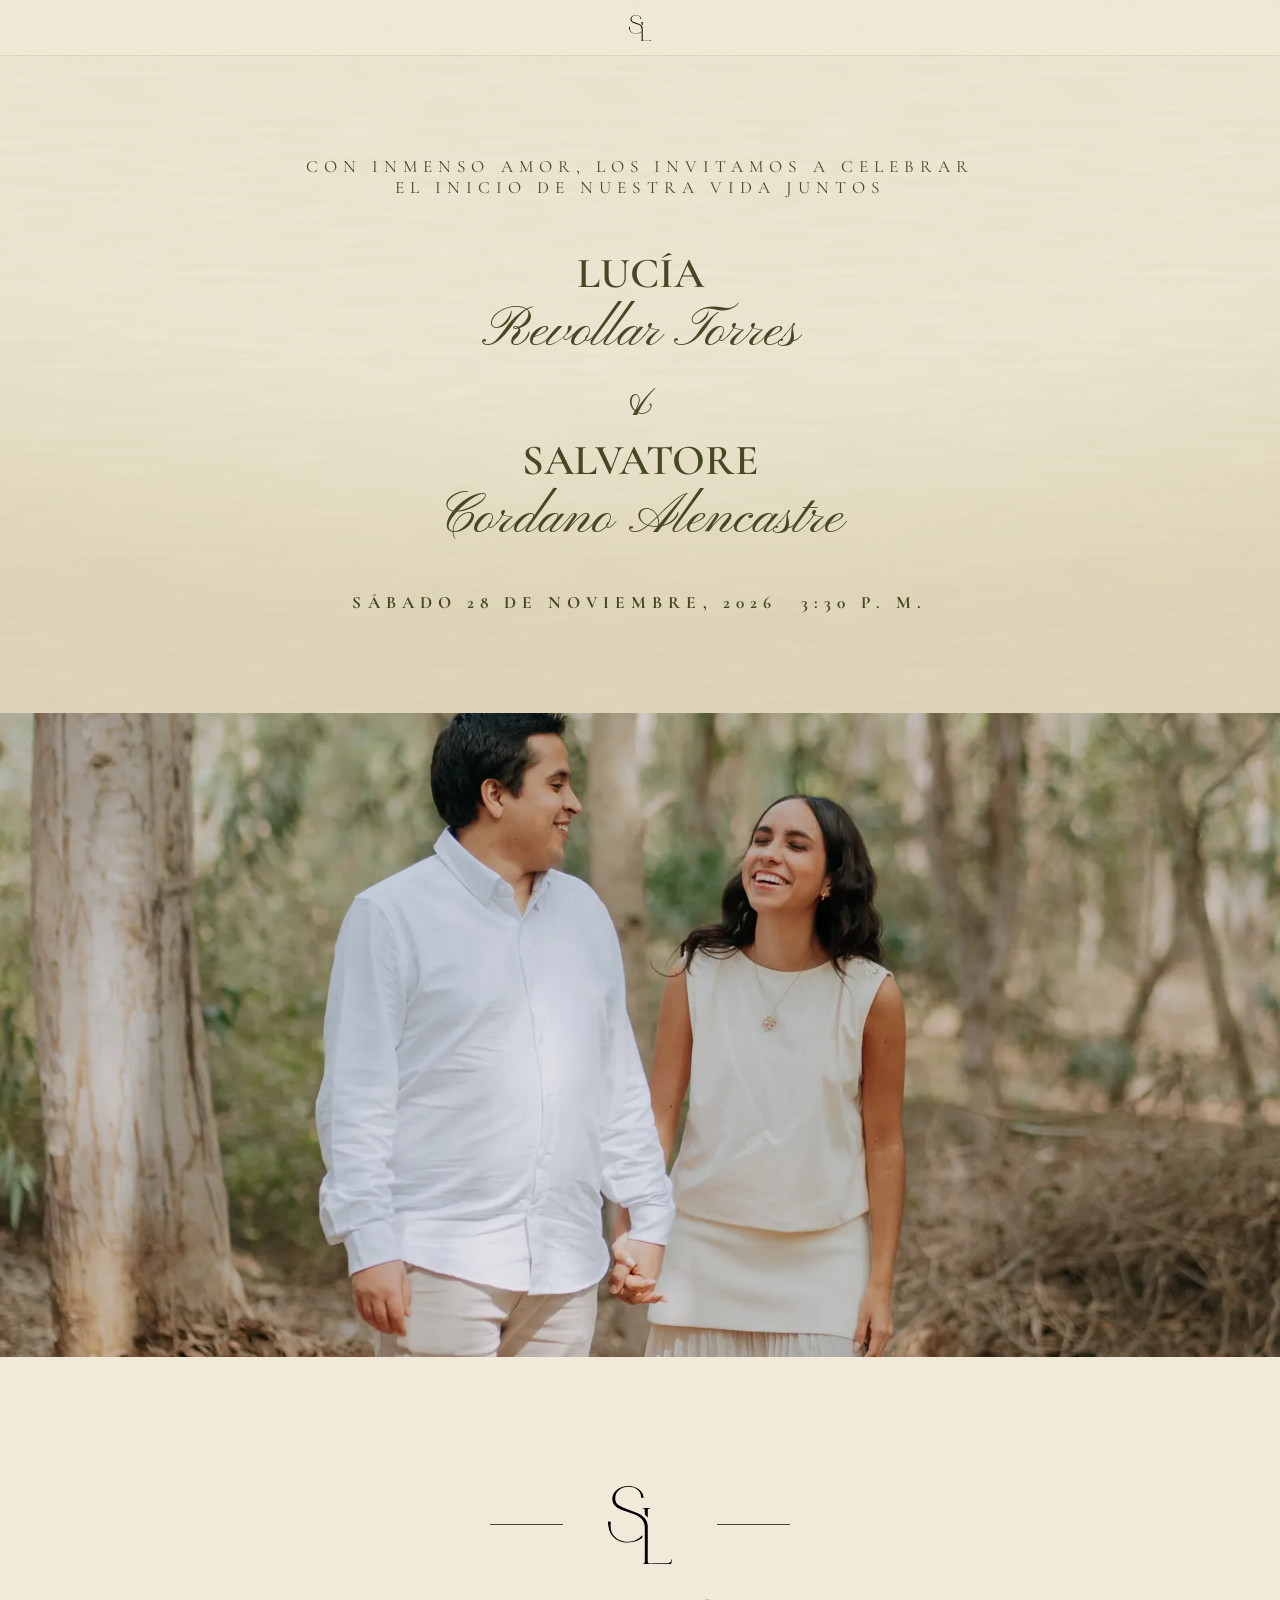
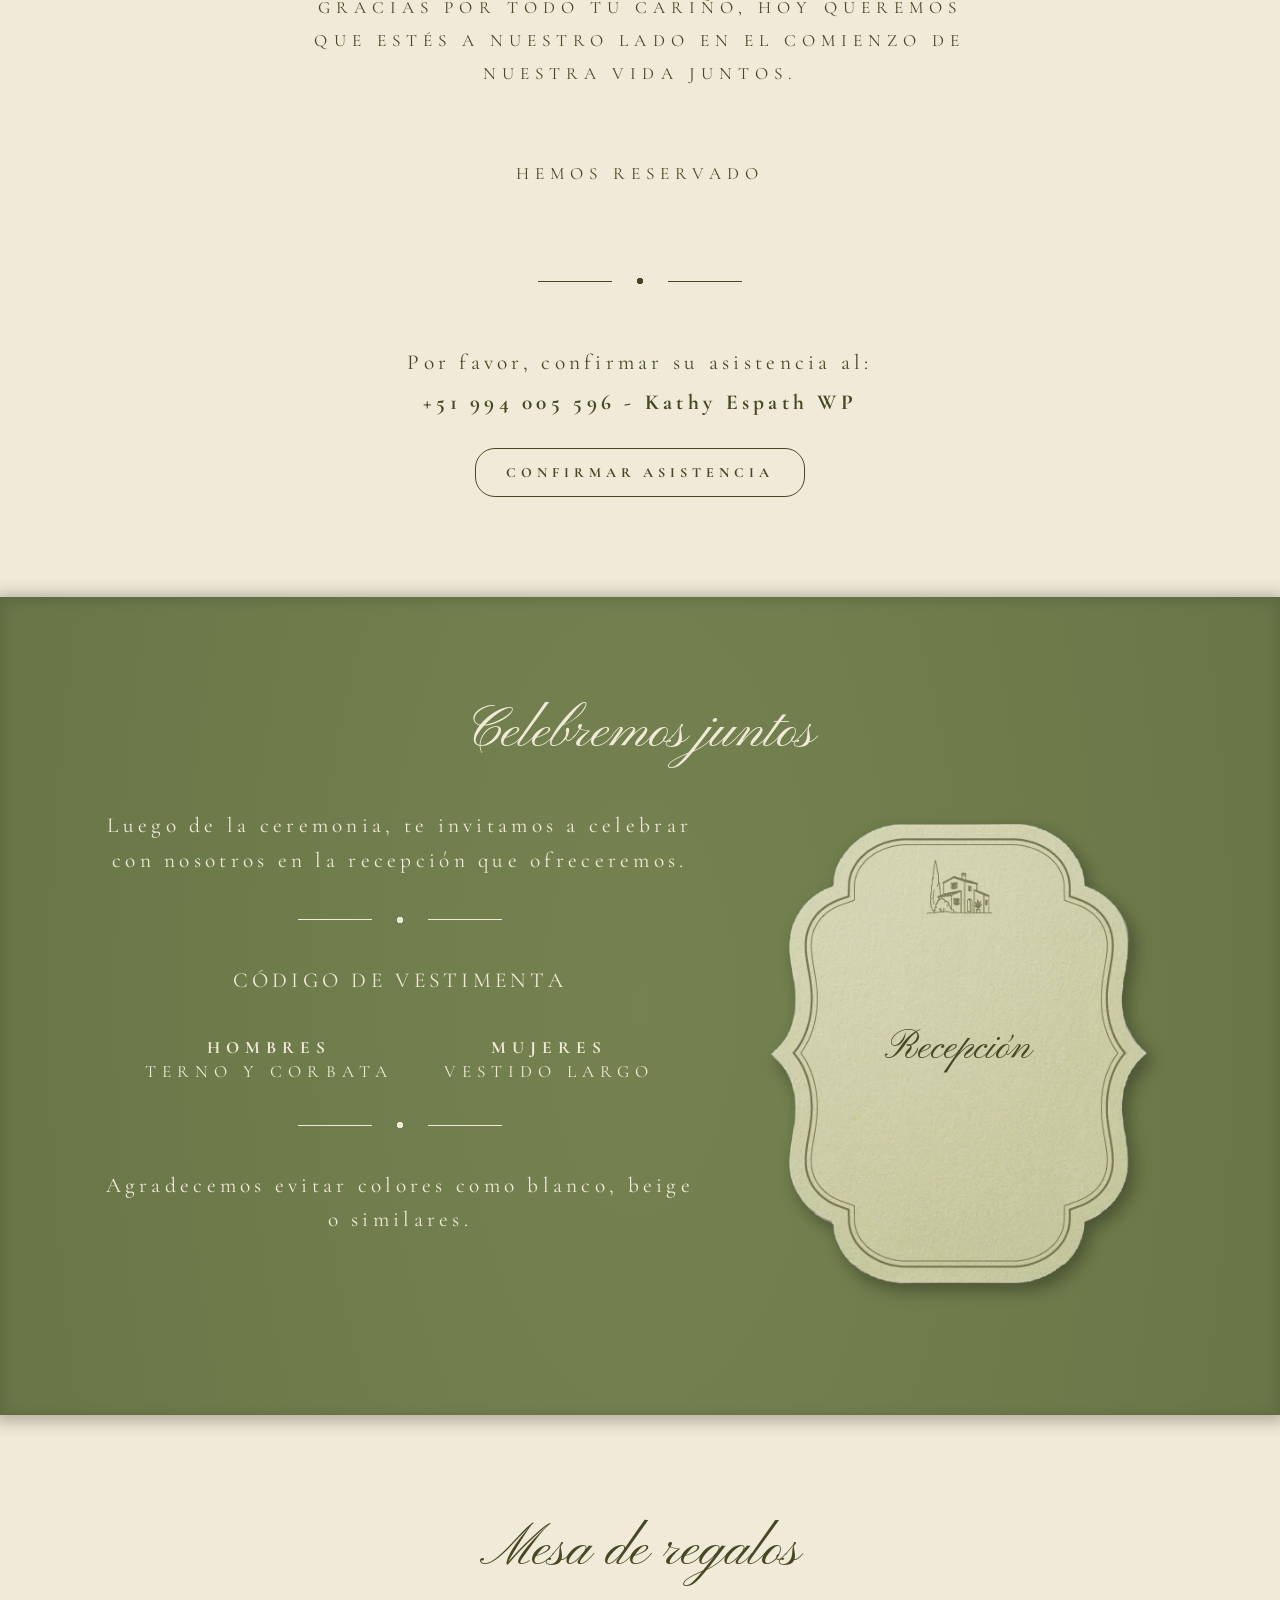
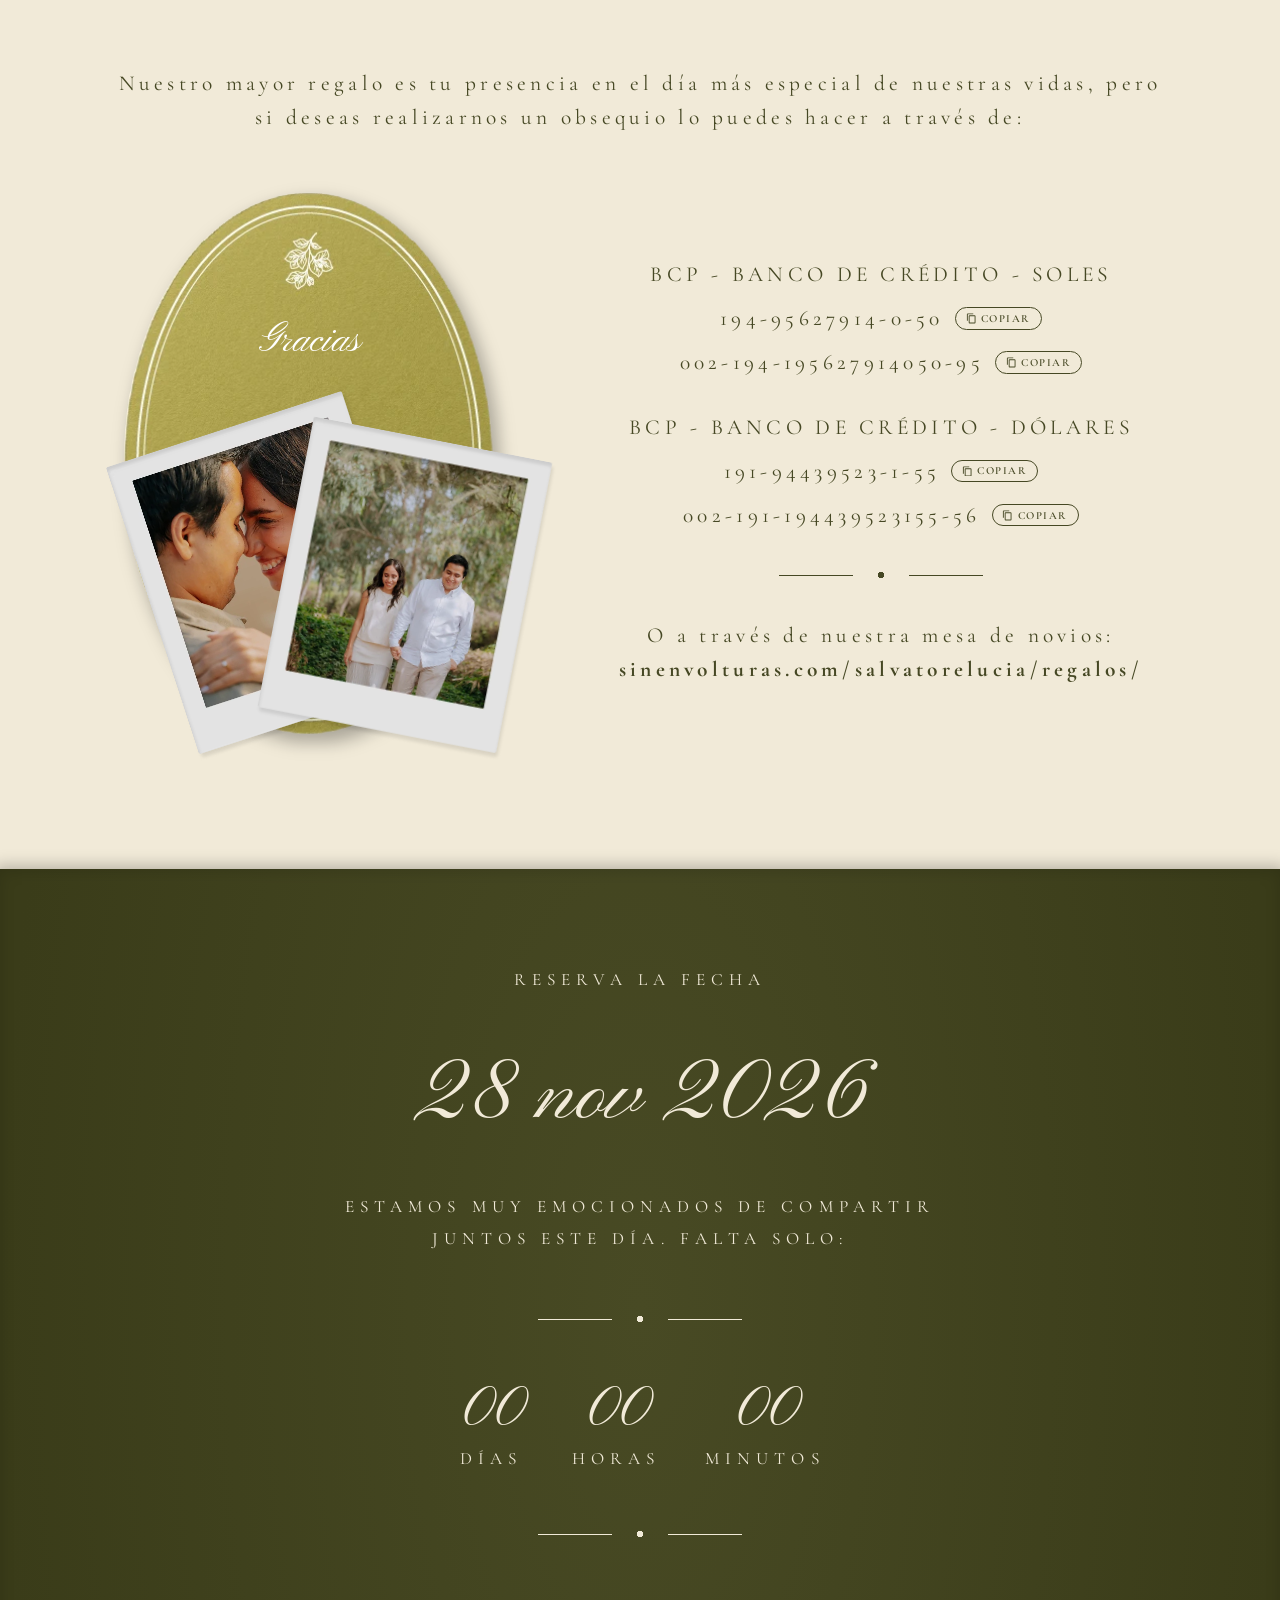
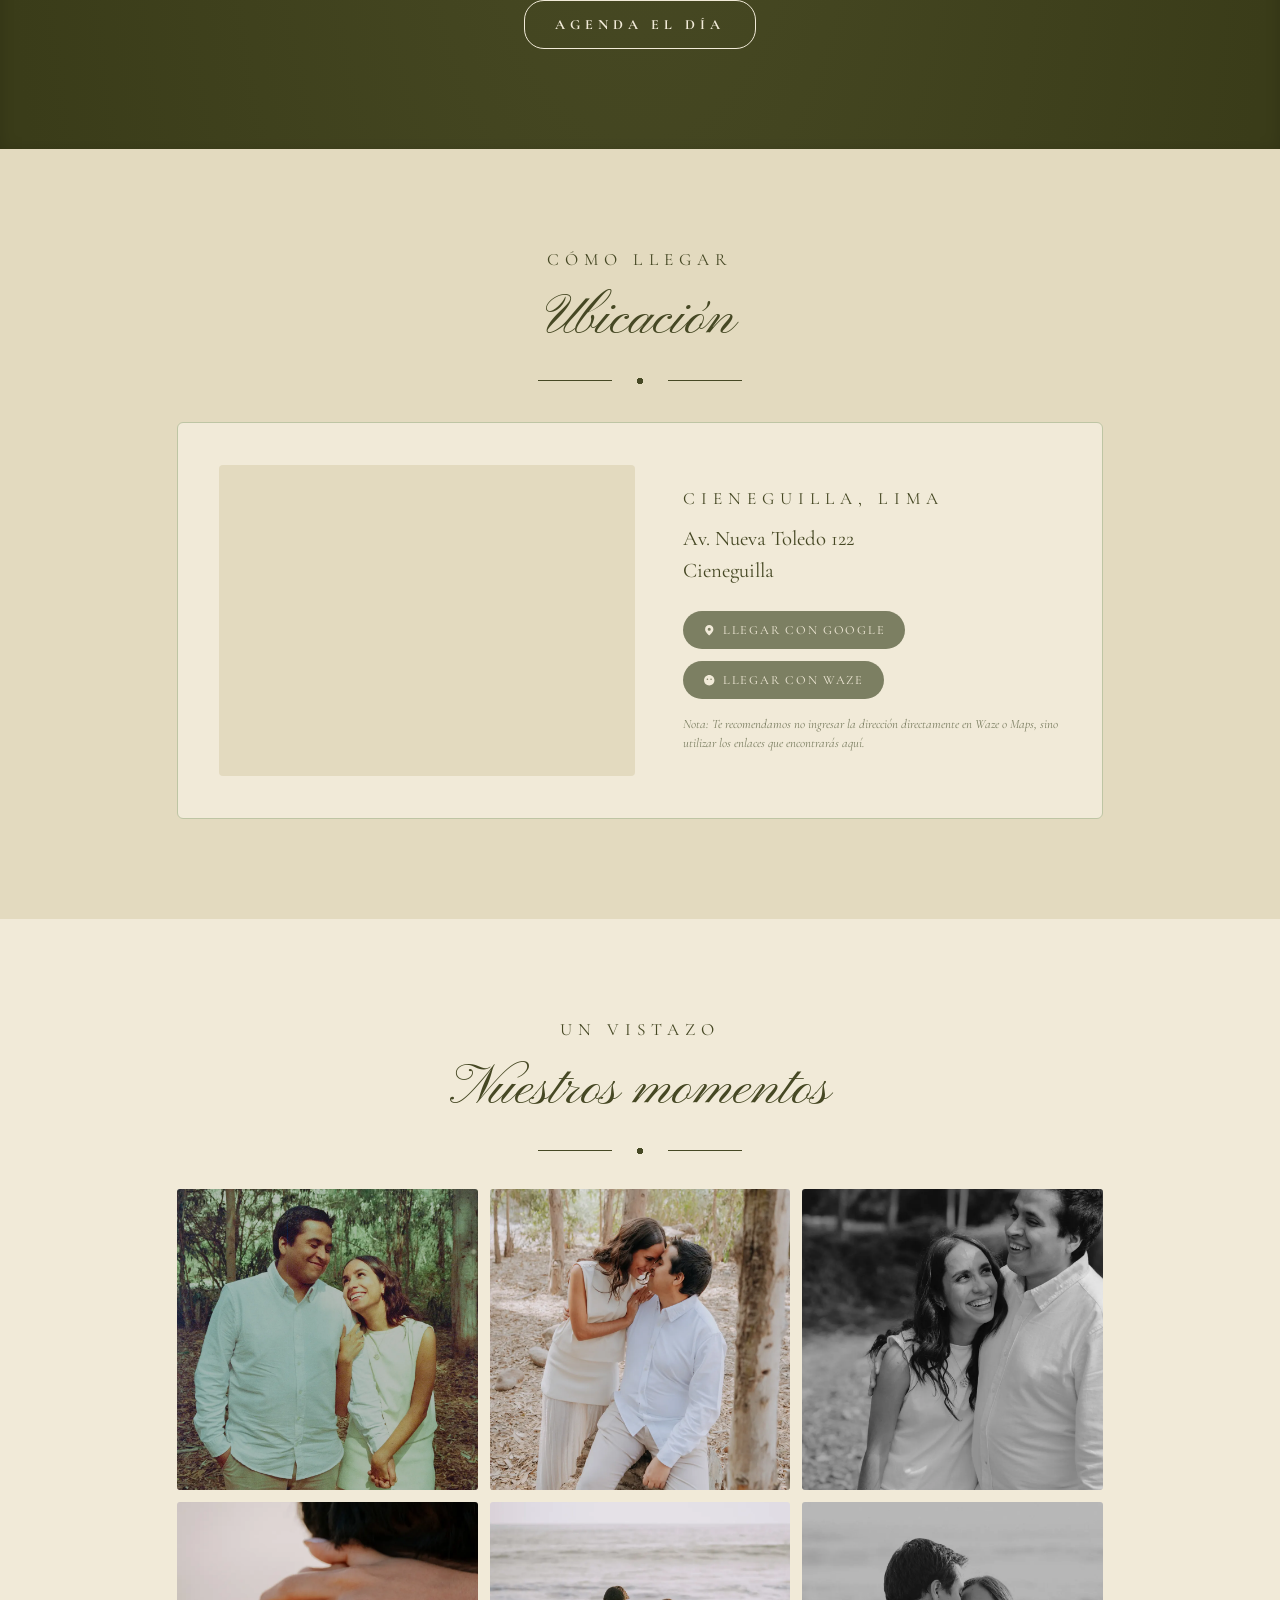
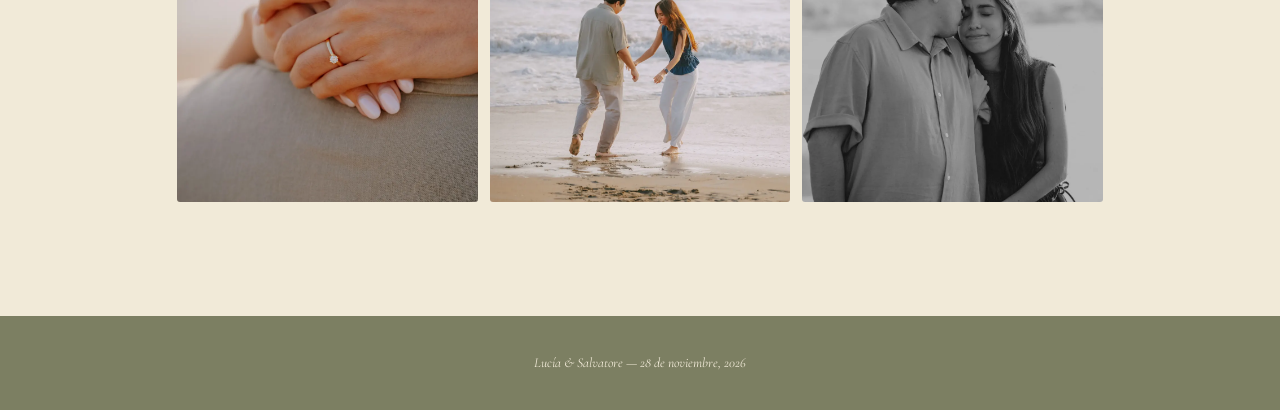
==== commit d813761d: "Navbar sutil con el monograma y validar el codigo contra el csv - invitacion/index.html: se reemplaz" ====
--- a/invitacion/index.html
+++ b/invitacion/index.html
@@ -8,13 +8,17 @@
 <link rel="preconnect" href="https://fonts.gstatic.com" crossorigin>
 <link href="https://fonts.googleapis.com/css2?family=Cormorant+Garamond:wght@400;500;600&family=Pinyon+Script&display=swap" rel="stylesheet">
 <link rel="stylesheet" href="/css/base.css?v=2" />
-<link rel="stylesheet" href="/css/landing.css?v=12" />
+<link rel="stylesheet" href="/css/landing.css?v=13" />
 </head>
 <body>
 
 <div class="paper-bg"></div>
 
-<a class="backlink" href="/">← Volver al sobre</a>
+<nav class="nav-bar">
+  <a class="nav-logo" href="/" aria-label="Volver al sobre">
+    <img src="/assets/Logo.svg" alt="Lucía &amp; Salvatore" />
+  </a>
+</nav>
 
 <!-- LA INVITACIÓN -->
 <section class="section" id="invitacion">
@@ -171,7 +175,7 @@
         <div class="countdown-unit"><span id="cdMinutes">00</span><label>Minutos</label></div>
       </div>
       <div class="divider divider--light"></div>
-      <a class="btn-outline btn-outline--light" href="https://calendar.google.com/calendar/render?action=TEMPLATE&text=Boda%20de%20Luc%C3%ADa%20%26%20Salvatore&dates=20261128T153000/20261128T203000&location=Av.%20Nueva%20Toledo%20122%2C%20Cieneguilla%2C%20Lima&ctz=America/Lima" target="_blank" rel="noopener">Agenda el día</a>
+      <a class="btn-outline btn-outline--light" href="https://calendar.google.com/calendar/render?action=TEMPLATE&text=Boda%20de%20Luc%C3%ADa%20%26%20Salvatore&dates=20261128T153000/20261129T000000&location=Av.%20Nueva%20Toledo%20122%2C%20Cieneguilla%2C%20Lima&ctz=America/Lima" target="_blank" rel="noopener">Agenda el día</a>
     </div>
   </div>
 </section>
--- a/css/landing.css
+++ b/css/landing.css
@@ -19,23 +19,33 @@
   background-blend-mode:multiply;
 }
 
-.backlink{
+body{ padding-top:56px; }
+
+.nav-bar{
   position:fixed;
-  top:20px; left:20px;
-  z-index:10;
-  font-size:.72rem;
-  letter-spacing:.16em;
-  text-transform:uppercase;
-  text-decoration:none;
-  color:var(--olive);
-  background:rgba(241,234,216,.85);
-  backdrop-filter:blur(3px);
-  padding:.5em .9em;
-  border:1px solid var(--sage);
-  border-radius:999px;
-  transition:color .2s ease, border-color .2s ease;
-}
-.backlink:hover, .backlink:focus-visible{ color:var(--ink); border-color:var(--olive); }
+  top:0; left:0; right:0;
+  z-index:100;
+  display:flex;
+  align-items:center;
+  justify-content:center;
+  height:56px;
+  background:rgba(241,234,216,.7);
+  backdrop-filter:blur(8px);
+  -webkit-backdrop-filter:blur(8px);
+  border-bottom:1px solid rgba(190,197,164,.45);
+}
+.nav-logo{
+  display:inline-flex;
+  align-items:center;
+  padding:8px;
+}
+.nav-logo img{
+  height:26px;
+  width:auto;
+  display:block;
+  transition:transform .2s ease, opacity .2s ease;
+}
+.nav-logo:hover img, .nav-logo:focus-visible img{ transform:scale(1.08); }
 
 /* ---------- estructura de sección reutilizable ---------- */
 .section{
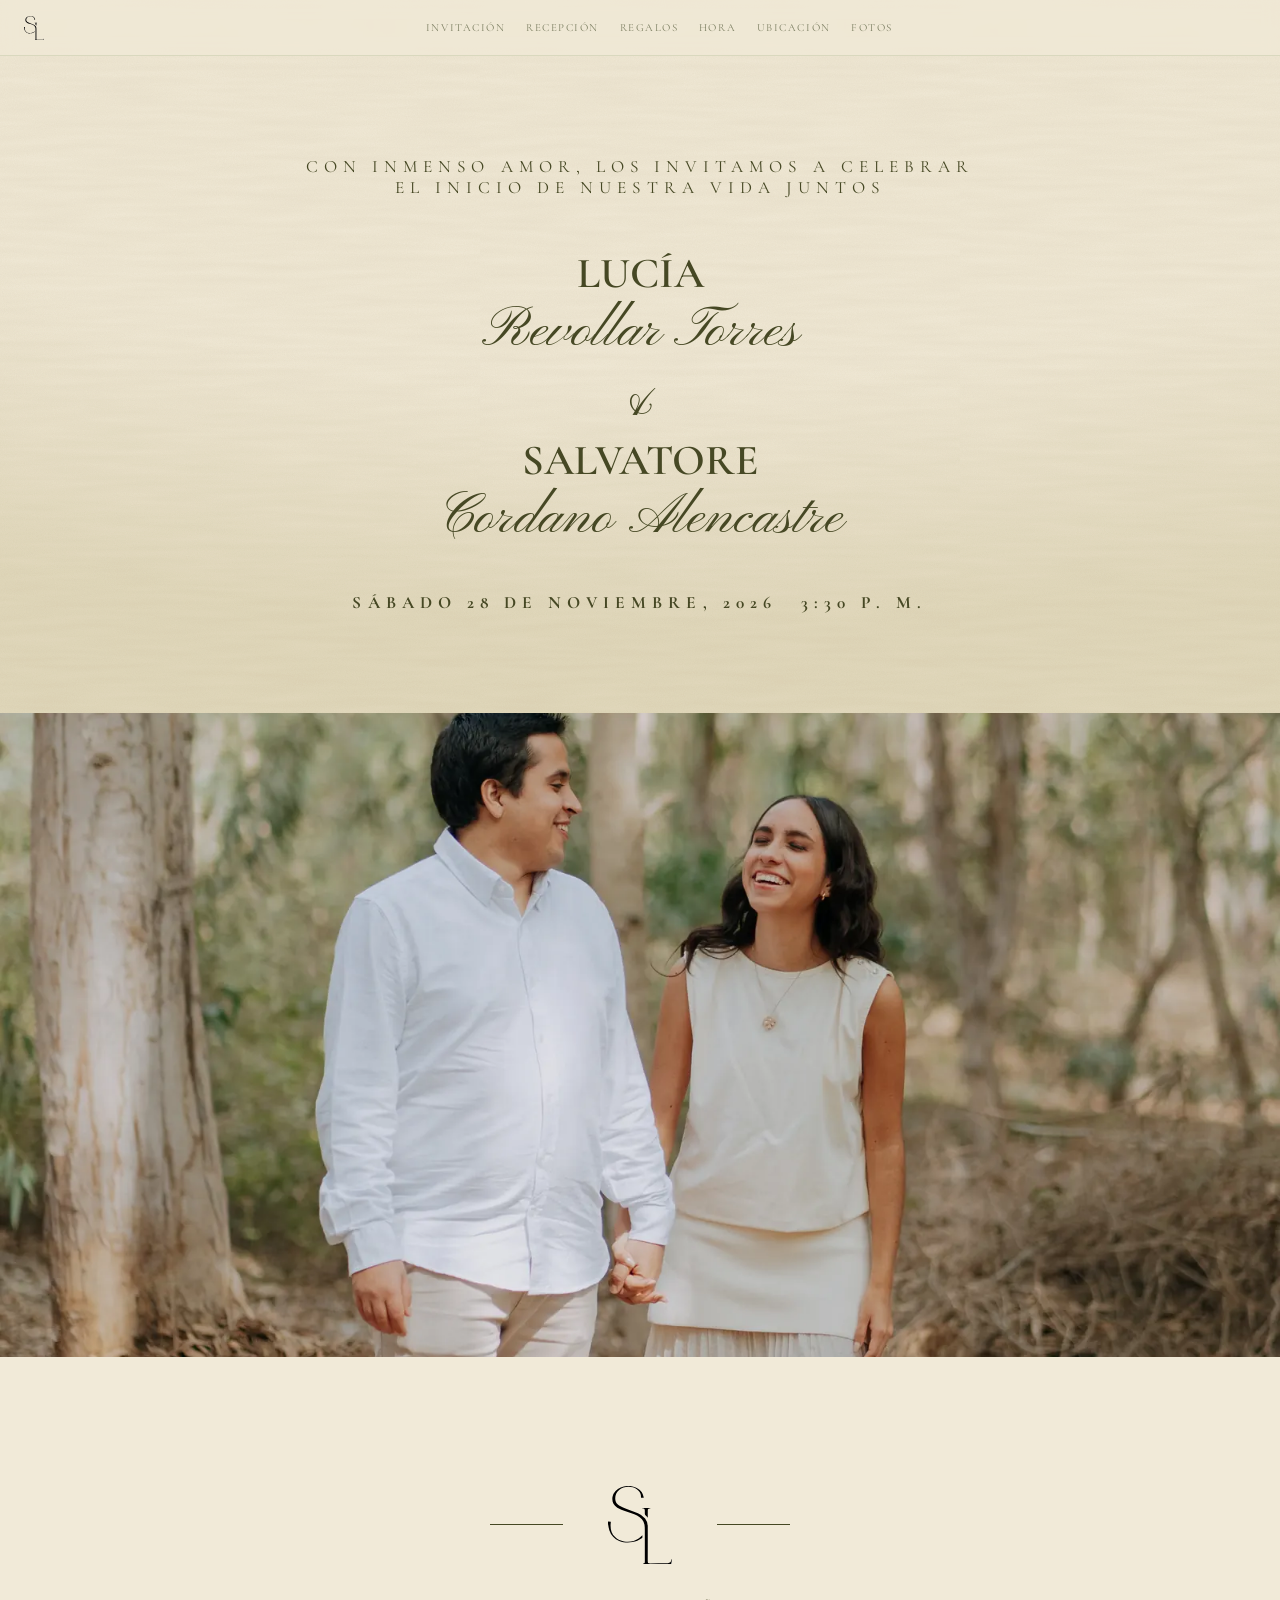
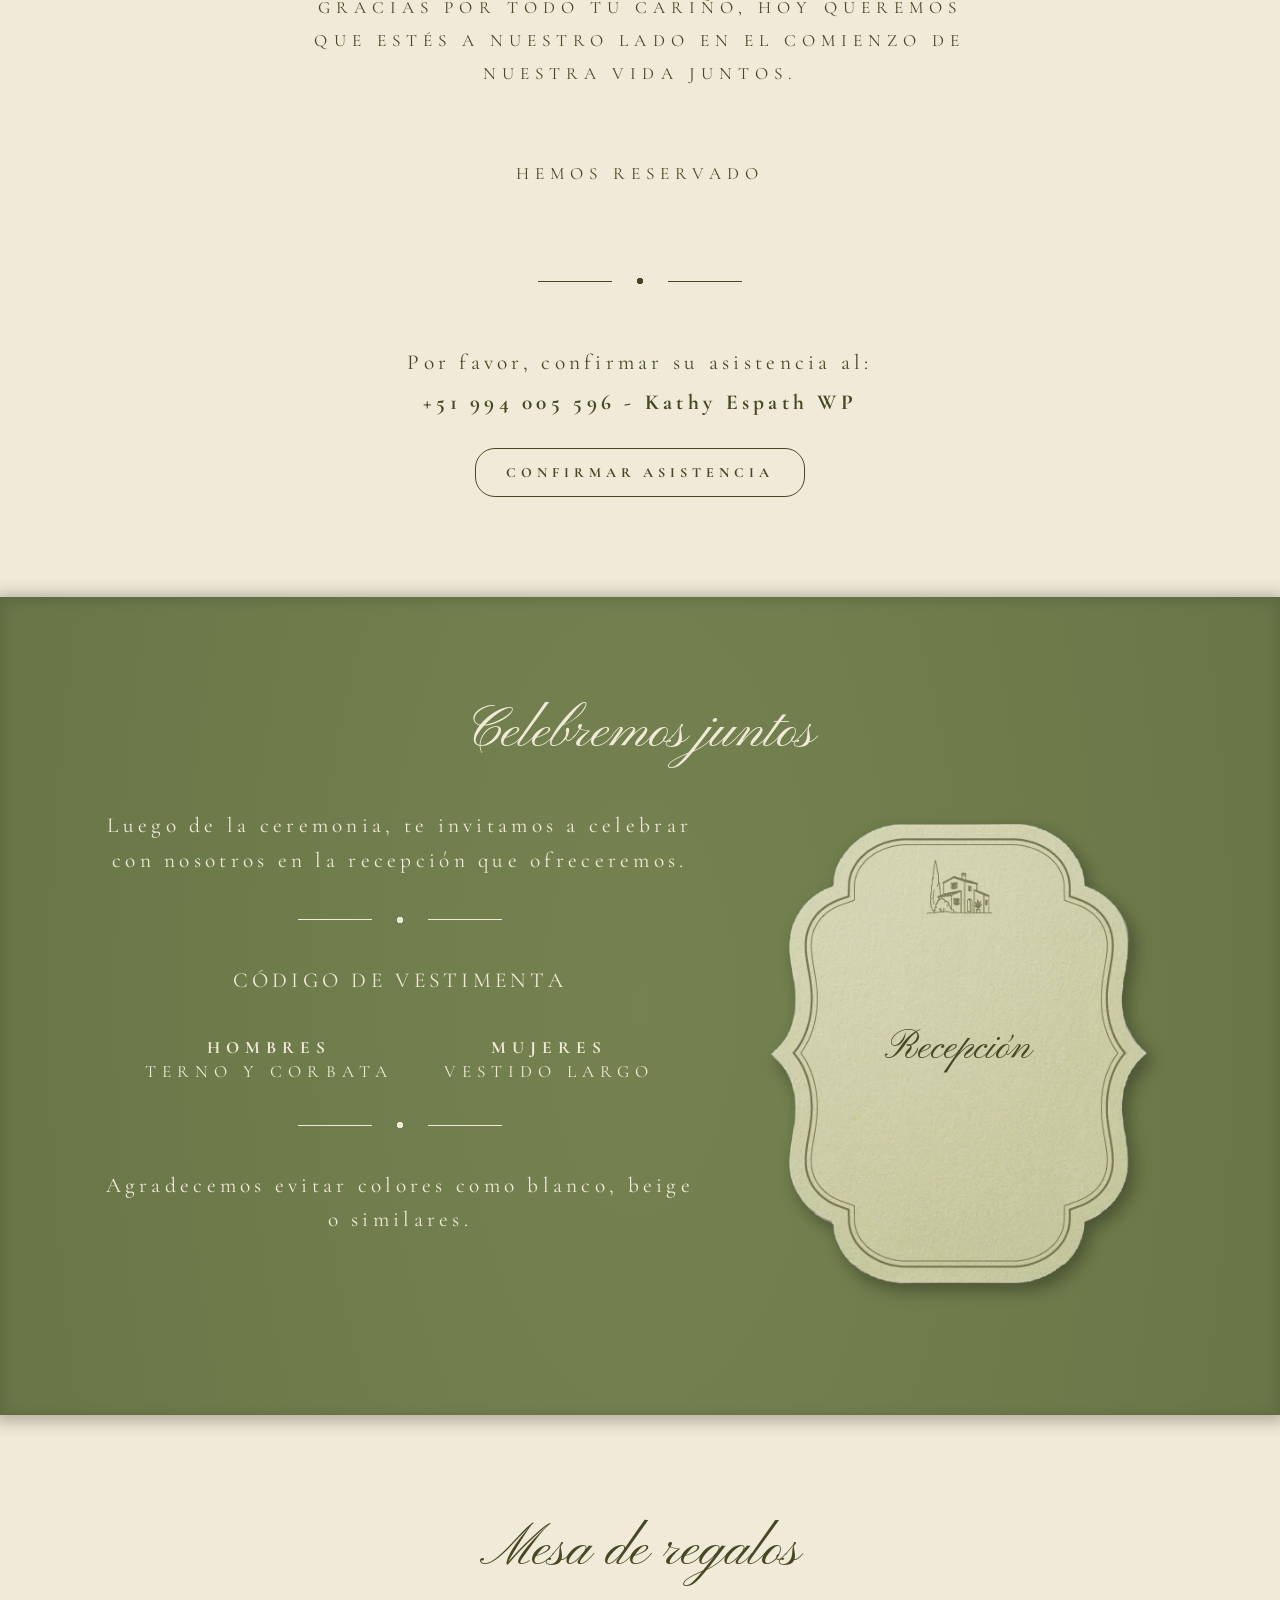
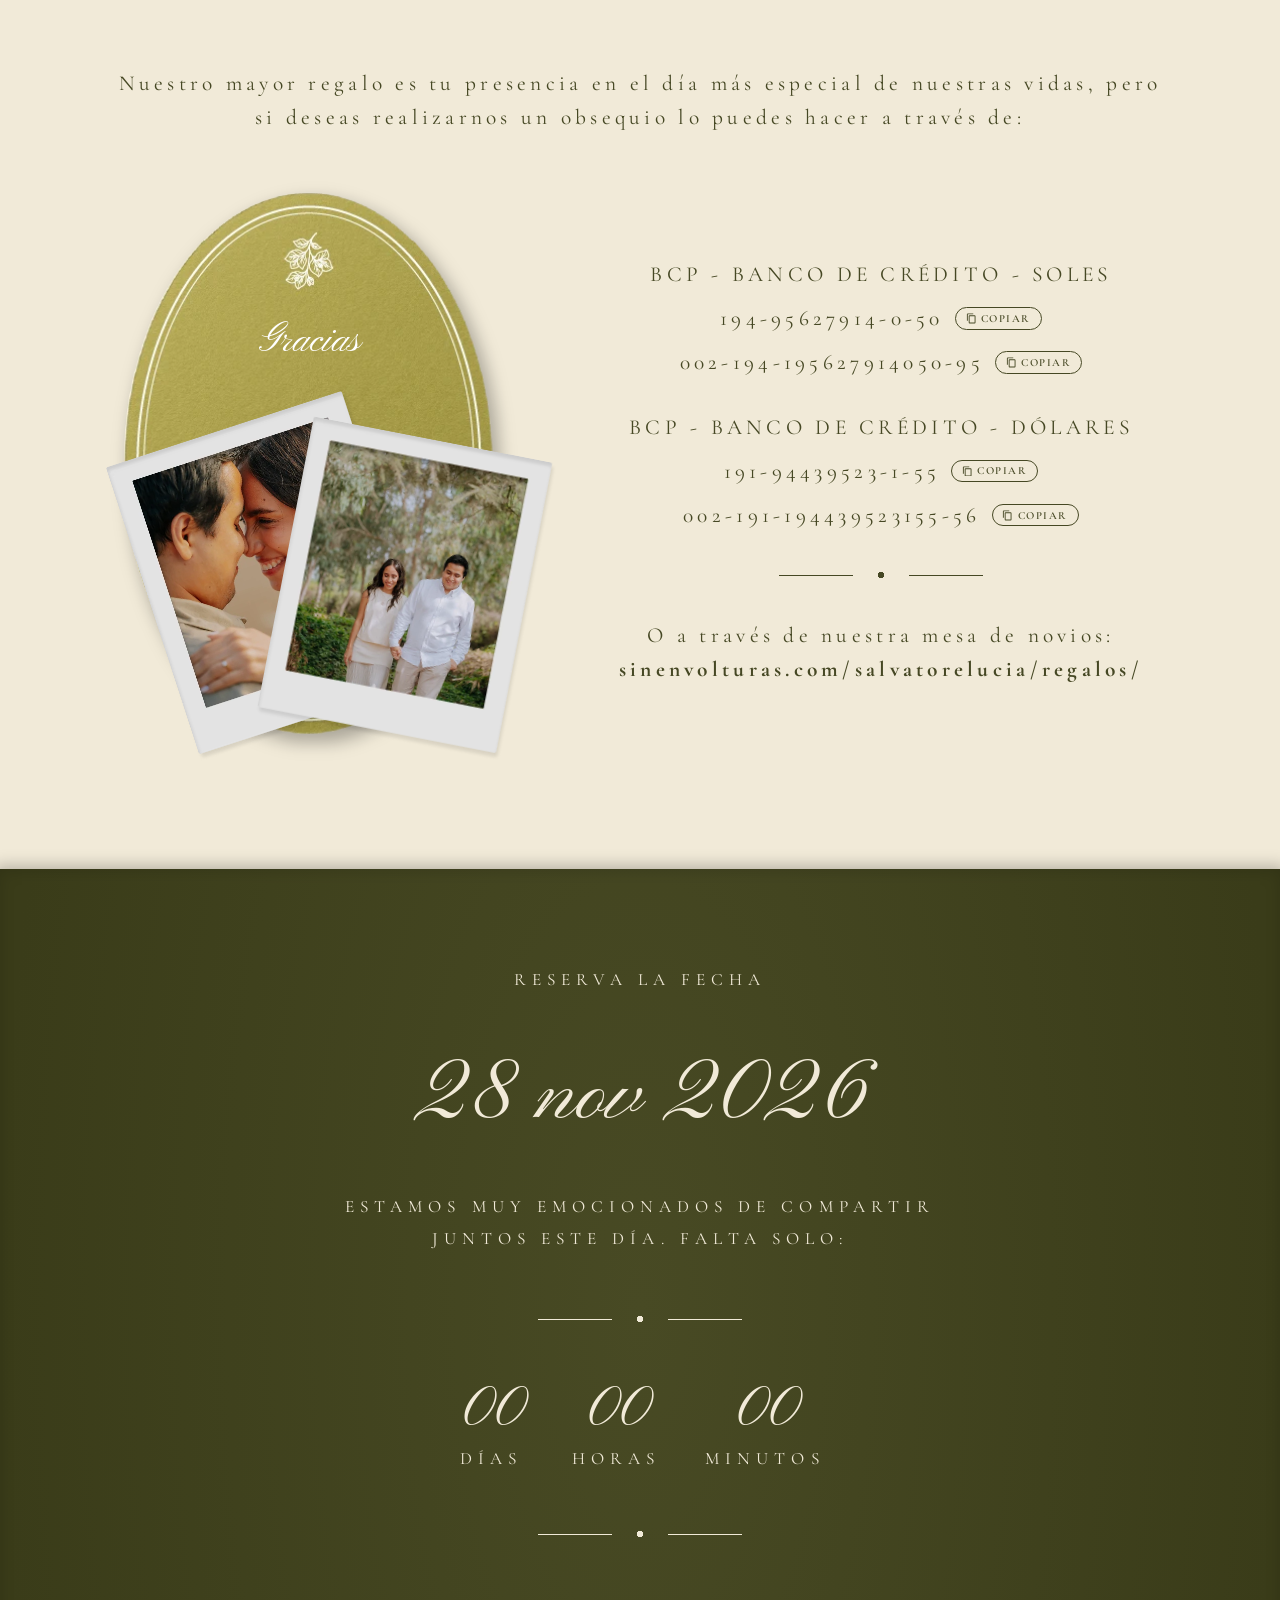
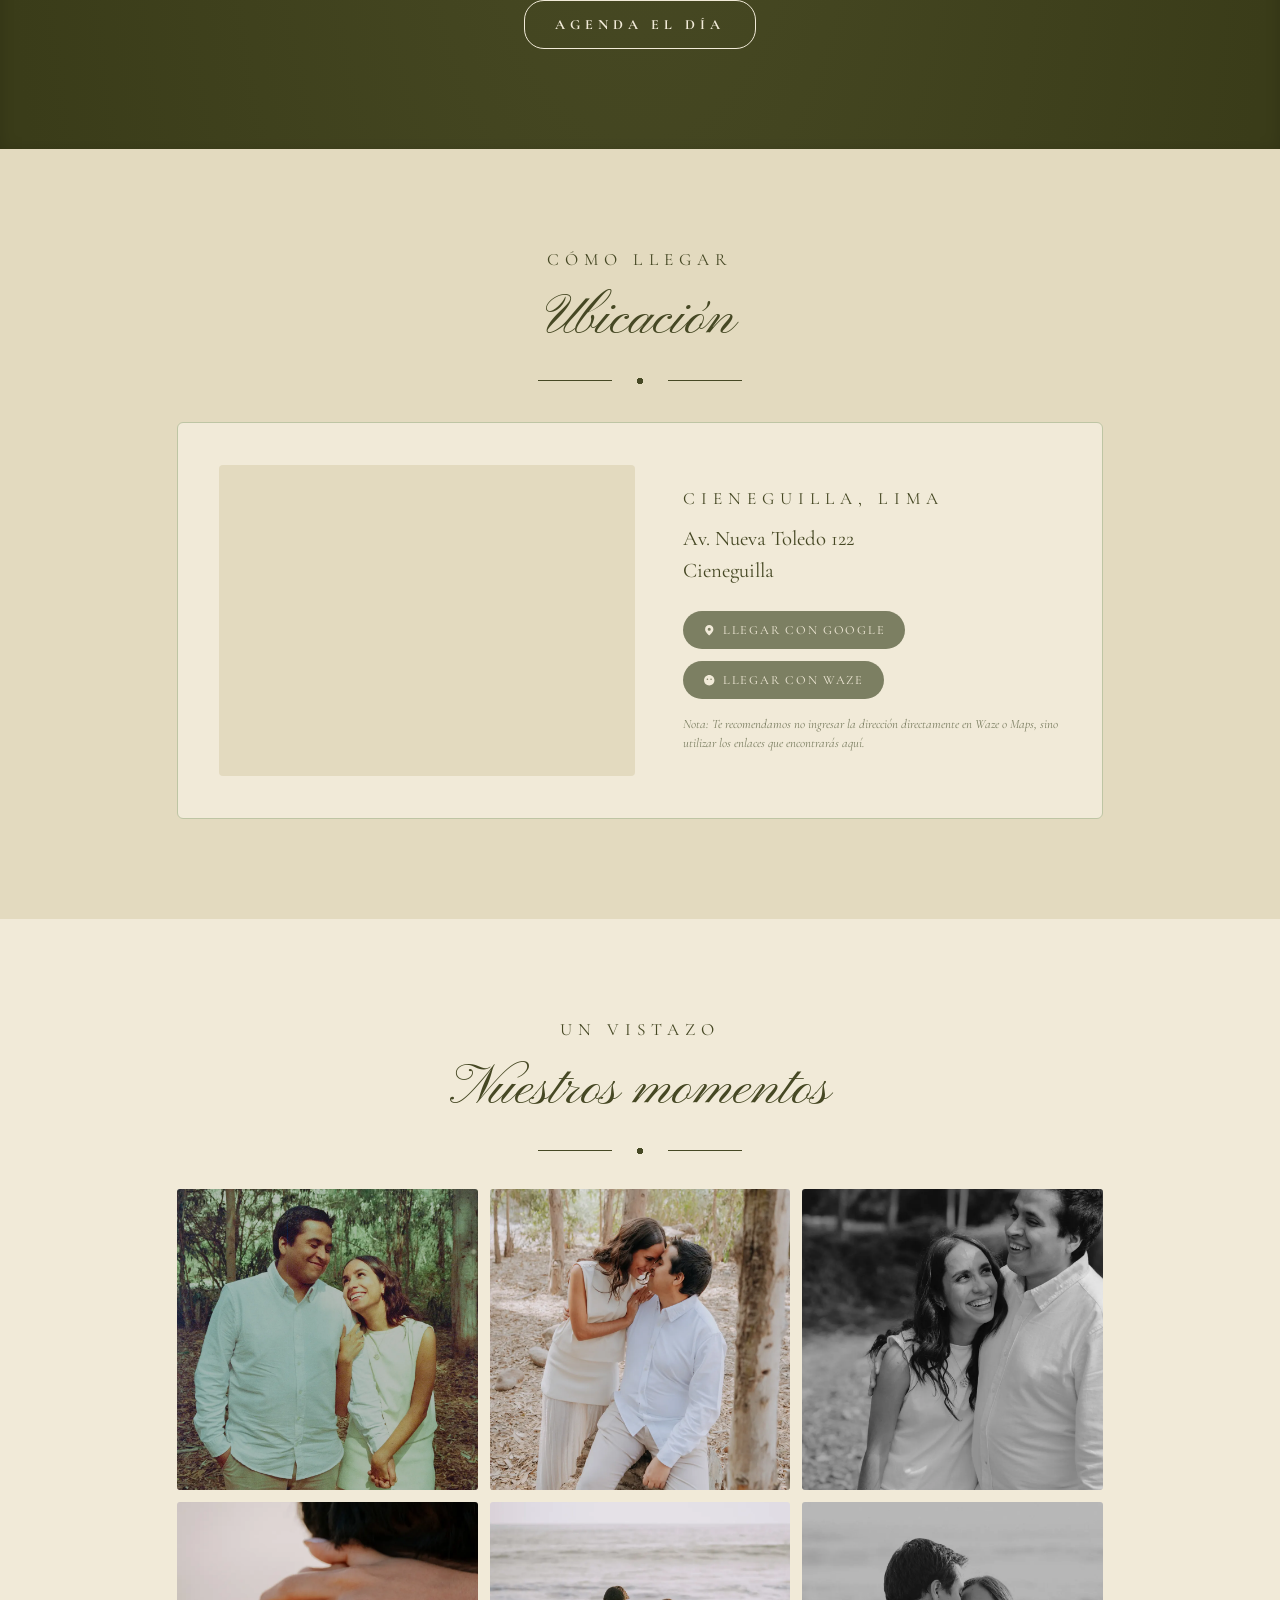
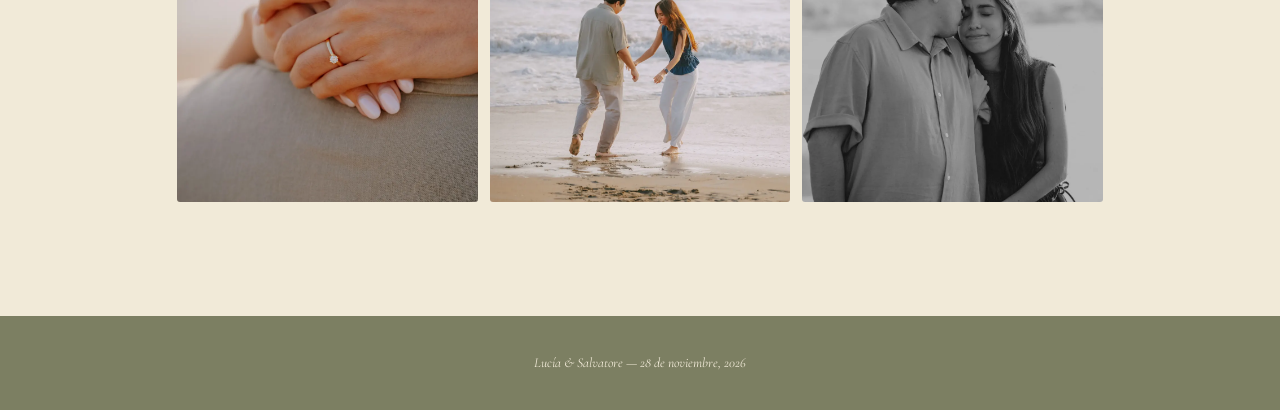
==== commit 8d3e2985: "Agregar enlaces de navegacion por seccion al navbar Invitacion, Recepcion, Regalos, Hora, Ubicacion " ====
--- a/invitacion/index.html
+++ b/invitacion/index.html
@@ -8,7 +8,7 @@
 <link rel="preconnect" href="https://fonts.gstatic.com" crossorigin>
 <link href="https://fonts.googleapis.com/css2?family=Cormorant+Garamond:wght@400;500;600&family=Pinyon+Script&display=swap" rel="stylesheet">
 <link rel="stylesheet" href="/css/base.css?v=2" />
-<link rel="stylesheet" href="/css/landing.css?v=13" />
+<link rel="stylesheet" href="/css/landing.css?v=14" />
 </head>
 <body>
 
@@ -18,6 +18,14 @@
   <a class="nav-logo" href="/" aria-label="Volver al sobre">
     <img src="/assets/Logo.svg" alt="Lucía &amp; Salvatore" />
   </a>
+  <div class="nav-links">
+    <a href="#invitacion">Invitación</a>
+    <a href="#recepcion">Recepción</a>
+    <a href="#regalos">Regalos</a>
+    <a href="#cuenta-regresiva">Hora</a>
+    <a href="#ubicacion">Ubicación</a>
+    <a href="#galeria">Fotos</a>
+  </div>
 </nav>
 
 <!-- LA INVITACIÓN -->
--- a/css/landing.css
+++ b/css/landing.css
@@ -27,8 +27,9 @@
   z-index:100;
   display:flex;
   align-items:center;
-  justify-content:center;
+  gap:1.2rem;
   height:56px;
+  padding-inline:16px;
   background:rgba(241,234,216,.7);
   backdrop-filter:blur(8px);
   -webkit-backdrop-filter:blur(8px);
@@ -37,15 +38,39 @@
 .nav-logo{
   display:inline-flex;
   align-items:center;
+  flex-shrink:0;
   padding:8px;
 }
 .nav-logo img{
-  height:26px;
+  height:24px;
   width:auto;
   display:block;
   transition:transform .2s ease, opacity .2s ease;
 }
 .nav-logo:hover img, .nav-logo:focus-visible img{ transform:scale(1.08); }
+
+.nav-links{
+  display:flex;
+  align-items:center;
+  gap:1.3rem;
+  margin:0 auto;
+  padding-right:16px;
+  overflow-x:auto;
+  scrollbar-width:none;
+  -ms-overflow-style:none;
+}
+.nav-links::-webkit-scrollbar{ display:none; }
+.nav-links a{
+  flex-shrink:0;
+  font-size:.68rem;
+  letter-spacing:.14em;
+  text-transform:uppercase;
+  text-decoration:none;
+  color:var(--olive);
+  white-space:nowrap;
+  transition:color .2s ease;
+}
+.nav-links a:hover, .nav-links a:focus-visible{ color:var(--ink); }
 
 /* ---------- estructura de sección reutilizable ---------- */
 .section{
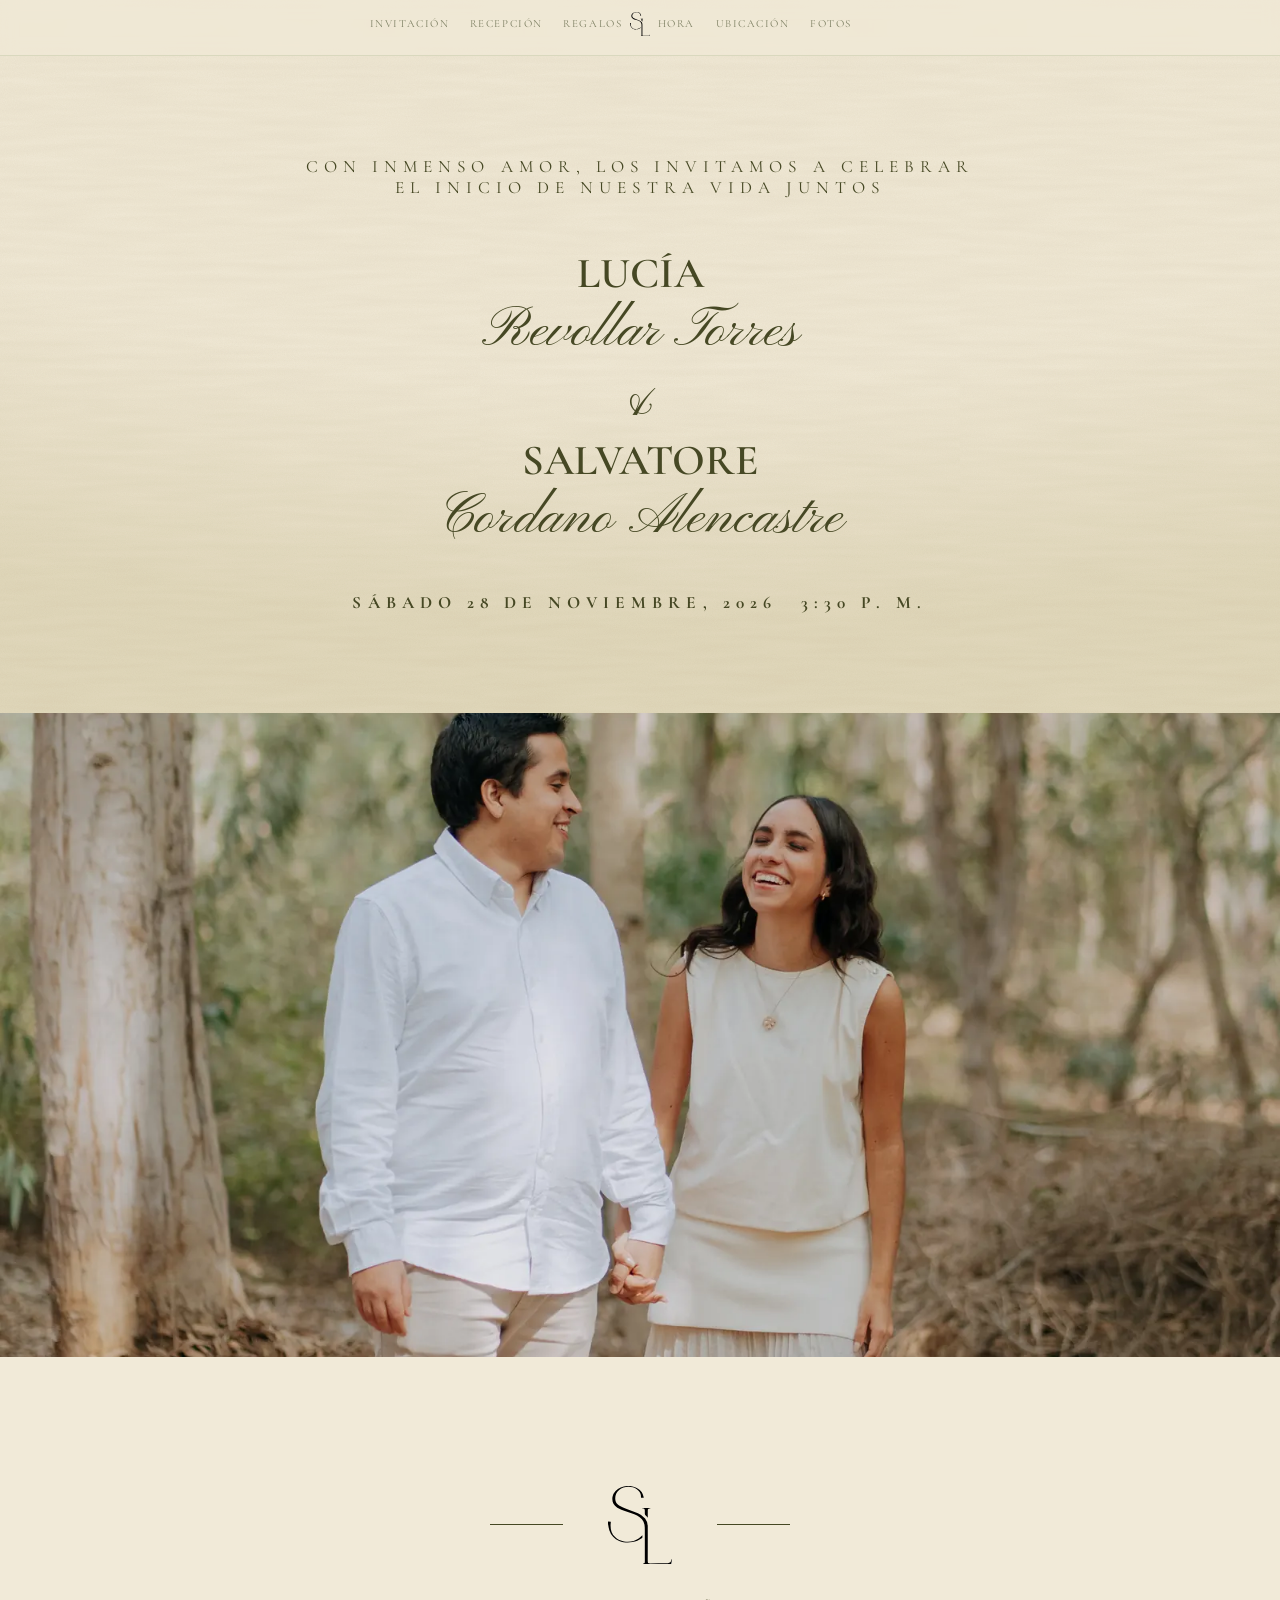
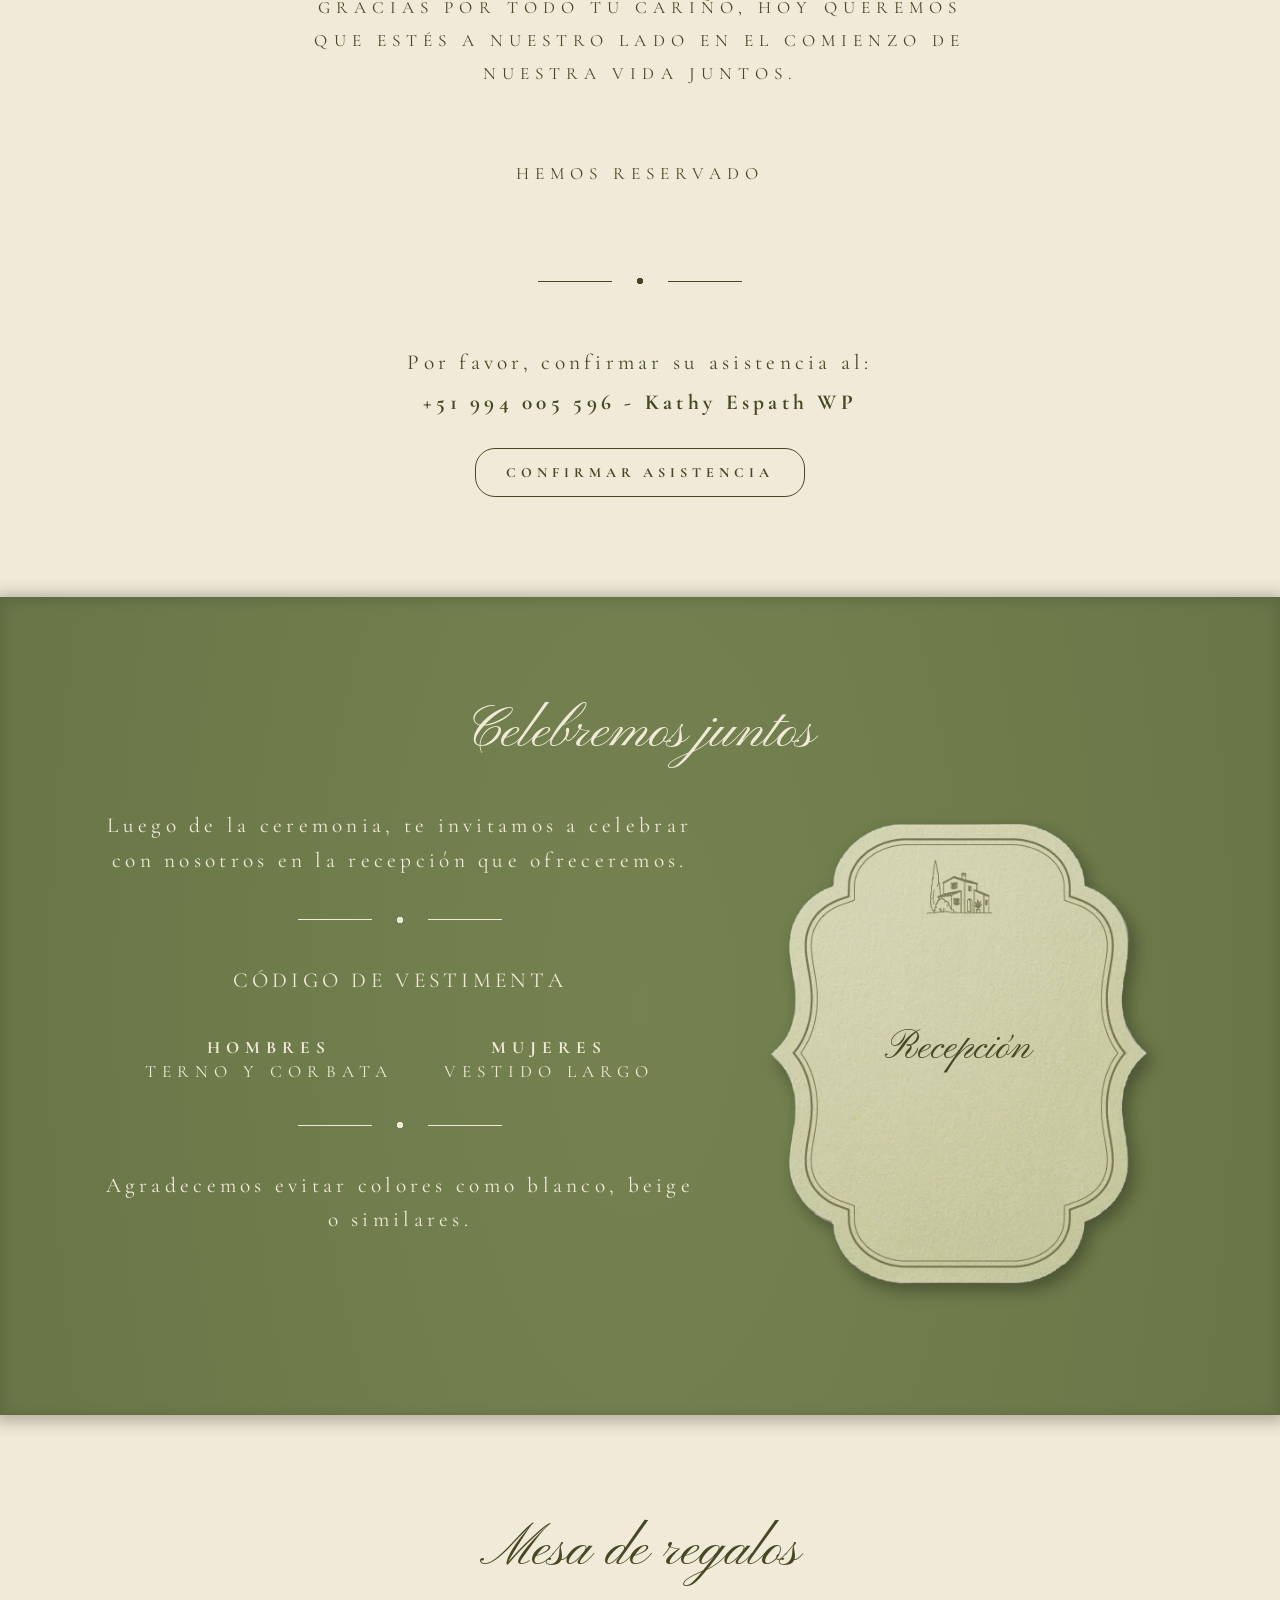
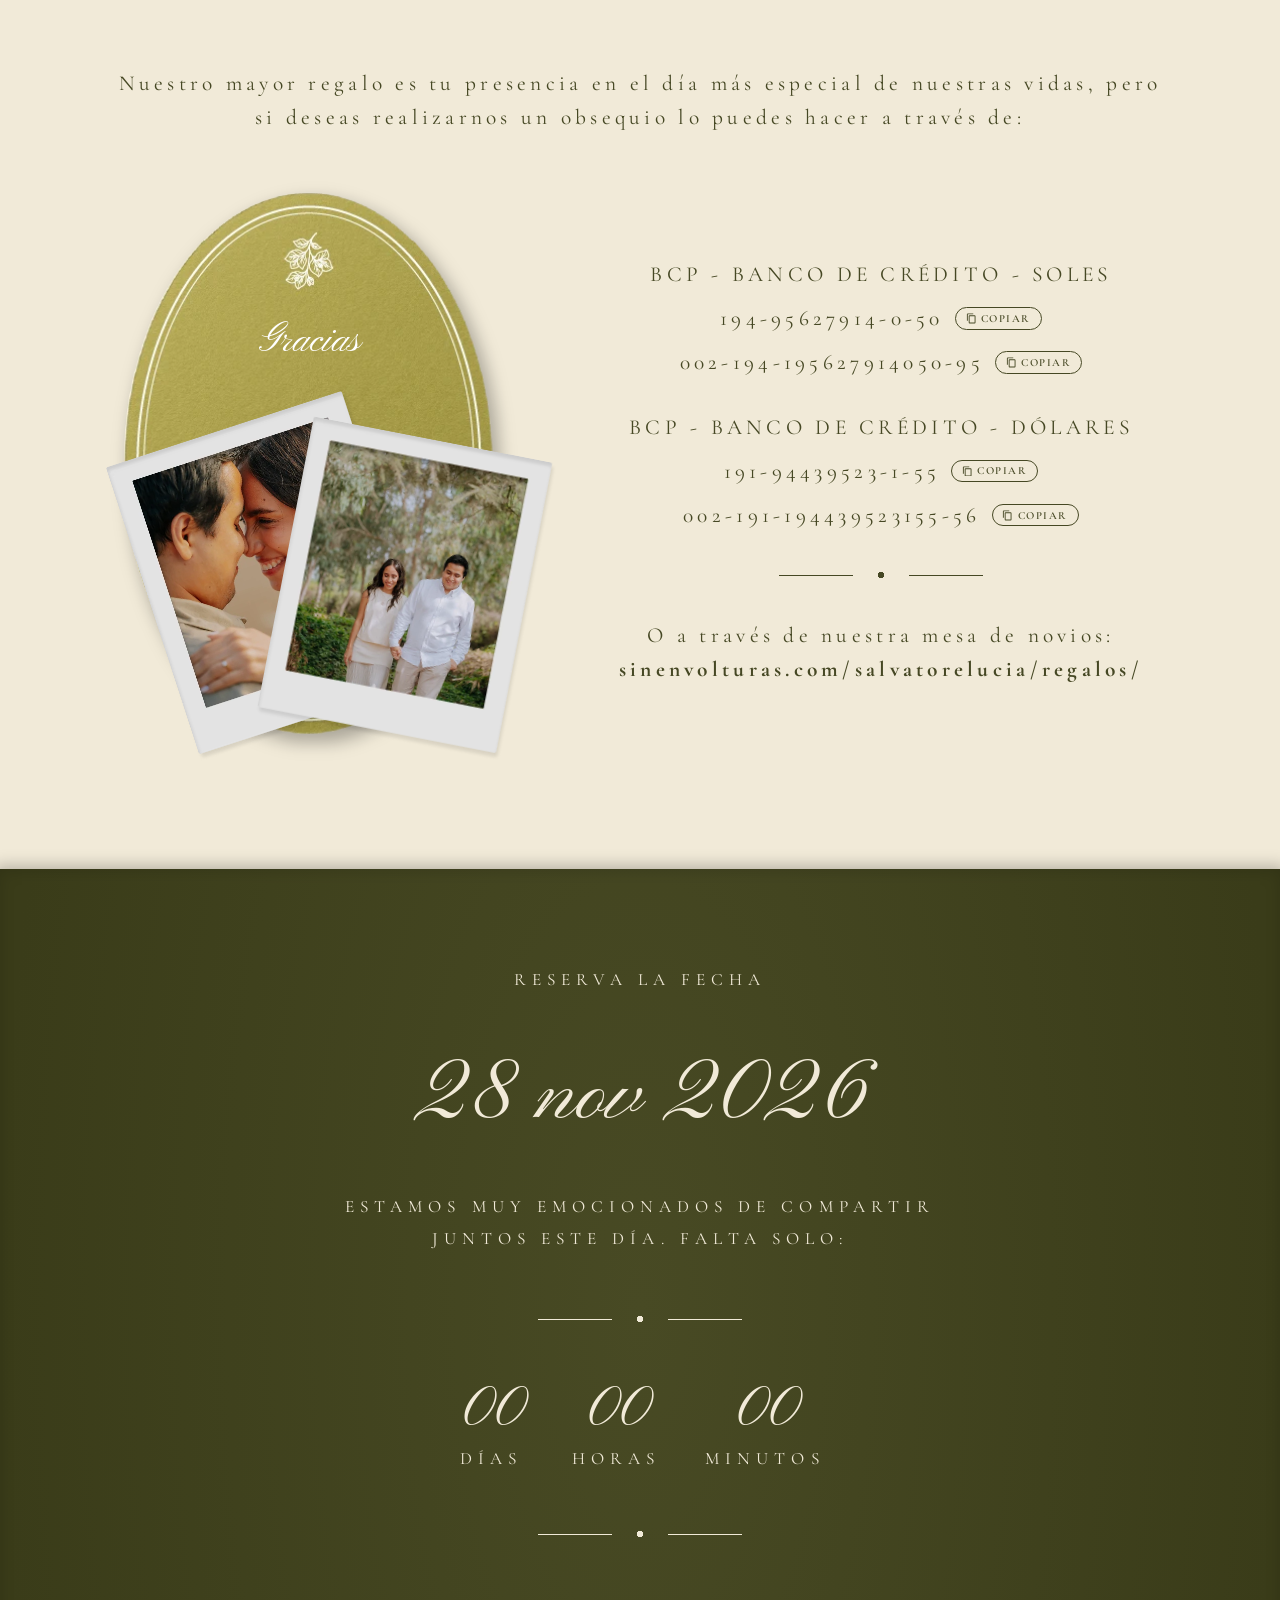
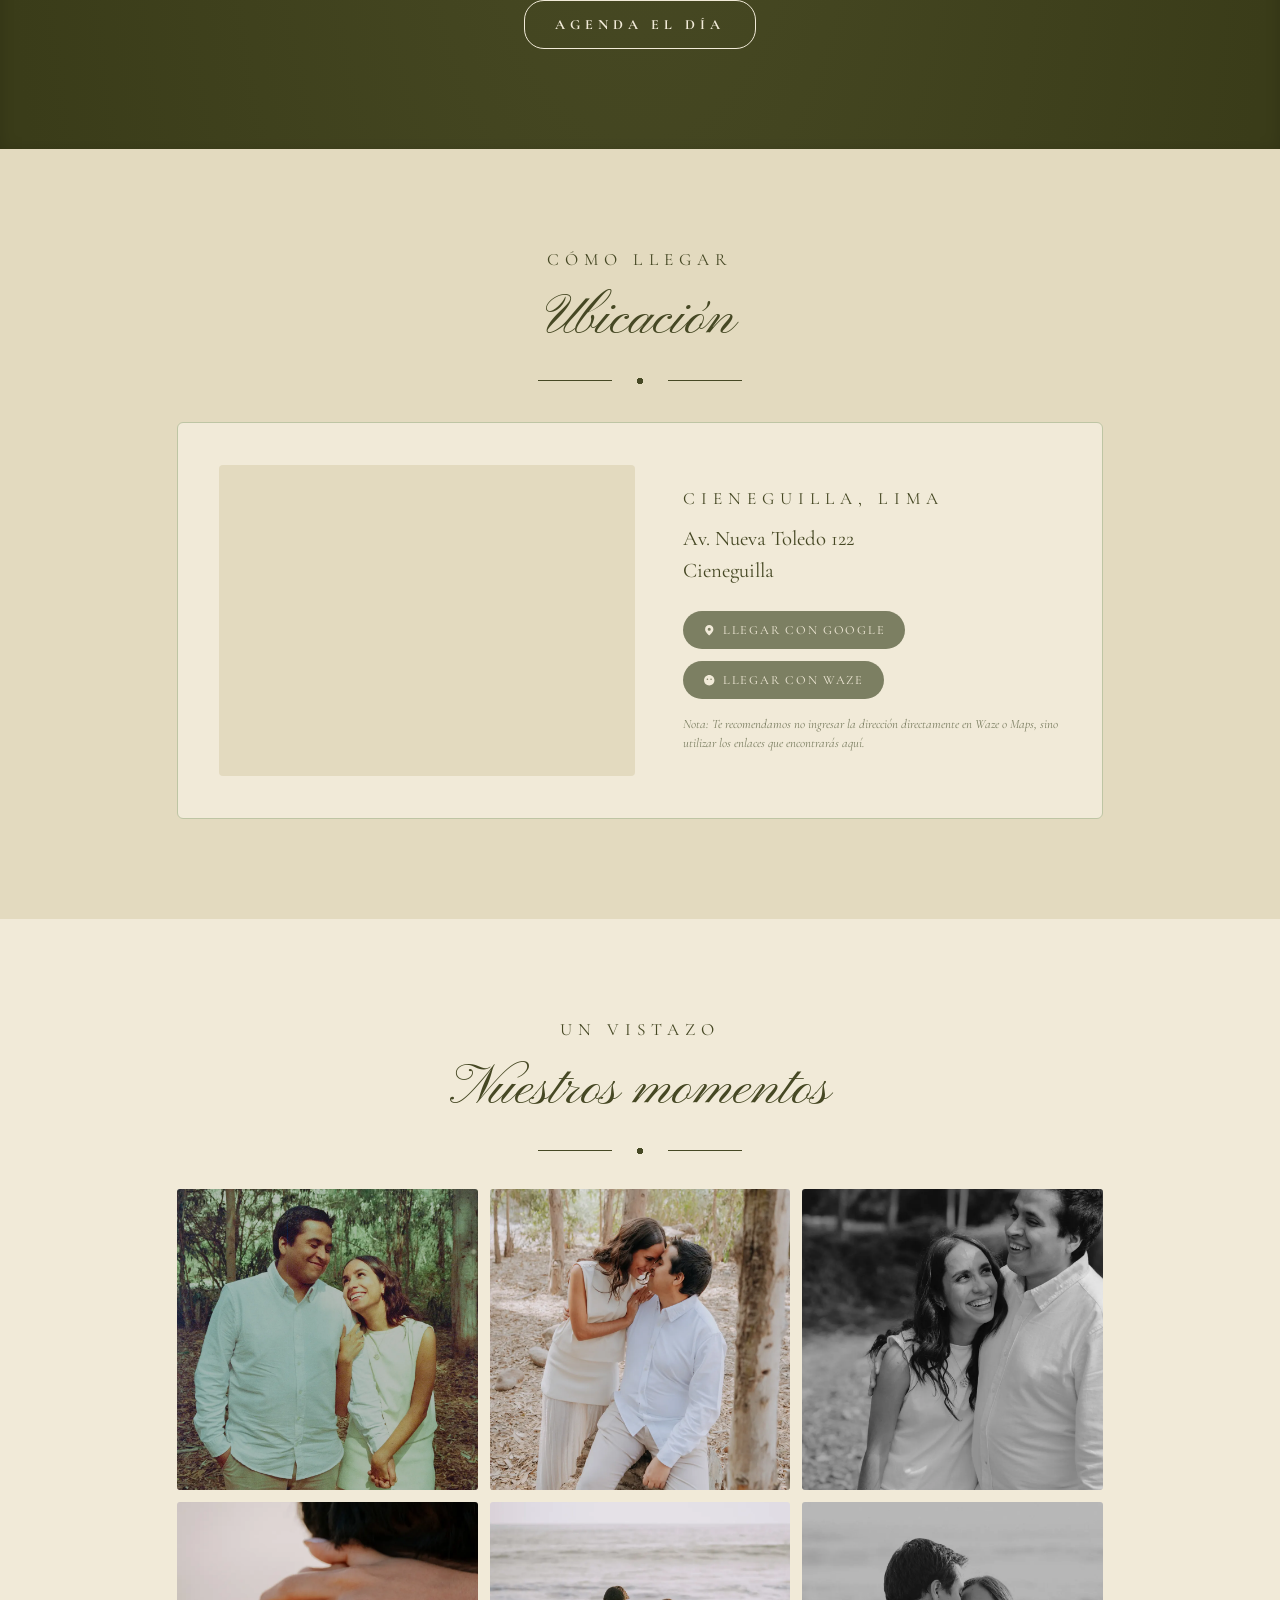
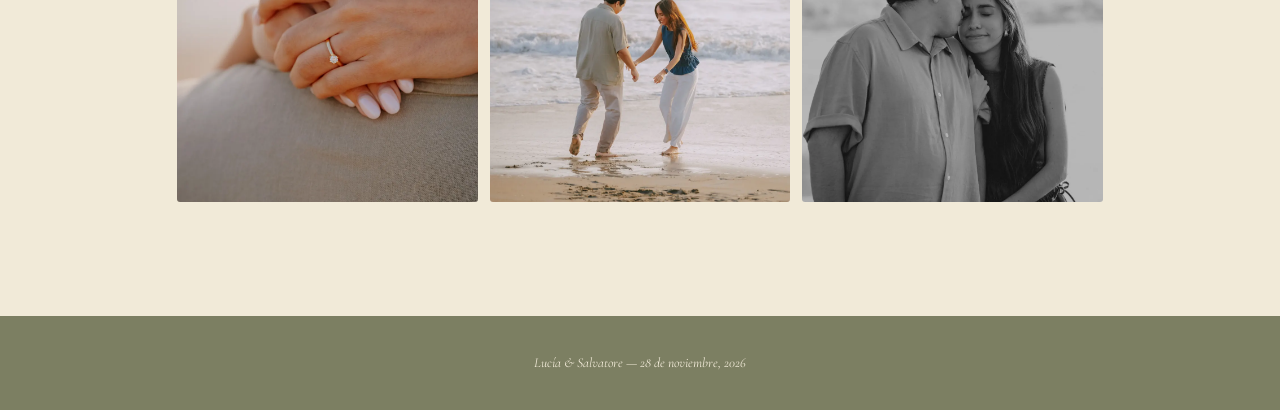
==== commit c27b83bc: "Centrar el monograma en el navbar y menu hamburguesa en mobile - Desktop: nav-bar en grid de 3 colum" ====
--- a/invitacion/index.html
+++ b/invitacion/index.html
@@ -8,25 +8,40 @@
 <link rel="preconnect" href="https://fonts.gstatic.com" crossorigin>
 <link href="https://fonts.googleapis.com/css2?family=Cormorant+Garamond:wght@400;500;600&family=Pinyon+Script&display=swap" rel="stylesheet">
 <link rel="stylesheet" href="/css/base.css?v=2" />
-<link rel="stylesheet" href="/css/landing.css?v=14" />
+<link rel="stylesheet" href="/css/landing.css?v=15" />
 </head>
 <body>
 
 <div class="paper-bg"></div>
 
 <nav class="nav-bar">
+  <button class="nav-toggle" id="navToggle" type="button" aria-label="Abrir menú" aria-expanded="false" aria-controls="navMobileMenu">
+    <span></span><span></span><span></span>
+  </button>
+  <div class="nav-links nav-links--left">
+    <a href="#invitacion">Invitación</a>
+    <a href="#recepcion">Recepción</a>
+    <a href="#regalos">Regalos</a>
+  </div>
   <a class="nav-logo" href="/" aria-label="Volver al sobre">
     <img src="/assets/Logo.svg" alt="Lucía &amp; Salvatore" />
   </a>
-  <div class="nav-links">
-    <a href="#invitacion">Invitación</a>
-    <a href="#recepcion">Recepción</a>
-    <a href="#regalos">Regalos</a>
+  <div class="nav-links nav-links--right">
     <a href="#cuenta-regresiva">Hora</a>
     <a href="#ubicacion">Ubicación</a>
     <a href="#galeria">Fotos</a>
   </div>
+  <div class="nav-spacer" aria-hidden="true"></div>
 </nav>
+
+<div class="nav-mobile-menu" id="navMobileMenu" hidden>
+  <a href="#invitacion">Invitación</a>
+  <a href="#recepcion">Recepción</a>
+  <a href="#regalos">Regalos</a>
+  <a href="#cuenta-regresiva">Hora</a>
+  <a href="#ubicacion">Ubicación</a>
+  <a href="#galeria">Fotos</a>
+</div>
 
 <!-- LA INVITACIÓN -->
 <section class="section" id="invitacion">
@@ -248,7 +263,7 @@
 
 <p class="foot">Lucía &amp; Salvatore — 28 de noviembre, 2026</p>
 
-<script src="/js/landing.js?v=6"></script>
+<script src="/js/landing.js?v=7"></script>
 
 </body>
 </html>
--- a/css/landing.css
+++ b/css/landing.css
@@ -25,9 +25,9 @@
   position:fixed;
   top:0; left:0; right:0;
   z-index:100;
-  display:flex;
-  align-items:center;
-  gap:1.2rem;
+  display:grid;
+  grid-template-columns:1fr auto 1fr;
+  align-items:center;
   height:56px;
   padding-inline:16px;
   background:rgba(241,234,216,.7);
@@ -38,7 +38,7 @@
 .nav-logo{
   display:inline-flex;
   align-items:center;
-  flex-shrink:0;
+  justify-self:center;
   padding:8px;
 }
 .nav-logo img{
@@ -53,13 +53,9 @@
   display:flex;
   align-items:center;
   gap:1.3rem;
-  margin:0 auto;
-  padding-right:16px;
-  overflow-x:auto;
-  scrollbar-width:none;
-  -ms-overflow-style:none;
-}
-.nav-links::-webkit-scrollbar{ display:none; }
+}
+.nav-links--left{ justify-self:end; }
+.nav-links--right{ justify-self:start; }
 .nav-links a{
   flex-shrink:0;
   font-size:.68rem;
@@ -71,6 +67,60 @@
   transition:color .2s ease;
 }
 .nav-links a:hover, .nav-links a:focus-visible{ color:var(--ink); }
+
+.nav-toggle{
+  display:none;
+  flex-direction:column;
+  justify-content:center;
+  gap:5px;
+  width:32px;
+  height:32px;
+  padding:0;
+  border:0;
+  background:none;
+  cursor:pointer;
+  justify-self:start;
+}
+.nav-toggle span{
+  display:block;
+  width:100%;
+  height:1px;
+  background:var(--olive);
+  transition:transform .2s ease, opacity .2s ease;
+}
+.nav-toggle[aria-expanded="true"] span:nth-child(1){ transform:translateY(6px) rotate(45deg); }
+.nav-toggle[aria-expanded="true"] span:nth-child(2){ opacity:0; }
+.nav-toggle[aria-expanded="true"] span:nth-child(3){ transform:translateY(-6px) rotate(-45deg); }
+.nav-spacer{ justify-self:end; width:32px; }
+
+.nav-mobile-menu{
+  position:fixed;
+  top:56px; left:0; right:0;
+  z-index:99;
+  display:flex;
+  flex-direction:column;
+  background:rgba(241,234,216,.97);
+  backdrop-filter:blur(8px);
+  border-bottom:1px solid rgba(190,197,164,.45);
+  box-shadow:0 12px 24px rgba(0,0,0,.08);
+}
+.nav-mobile-menu[hidden]{ display:none; }
+.nav-mobile-menu a{
+  padding:.9rem 1.4rem;
+  border-bottom:1px solid rgba(190,197,164,.3);
+  font-size:.78rem;
+  letter-spacing:.14em;
+  text-transform:uppercase;
+  text-decoration:none;
+  color:var(--olive);
+}
+.nav-mobile-menu a:last-child{ border-bottom:0; }
+.nav-mobile-menu a:hover, .nav-mobile-menu a:focus-visible{ color:var(--ink); }
+
+@media (max-width:700px){
+  .nav-links{ display:none; }
+  .nav-toggle{ display:flex; }
+}
 
 /* ---------- estructura de sección reutilizable ---------- */
 .section{
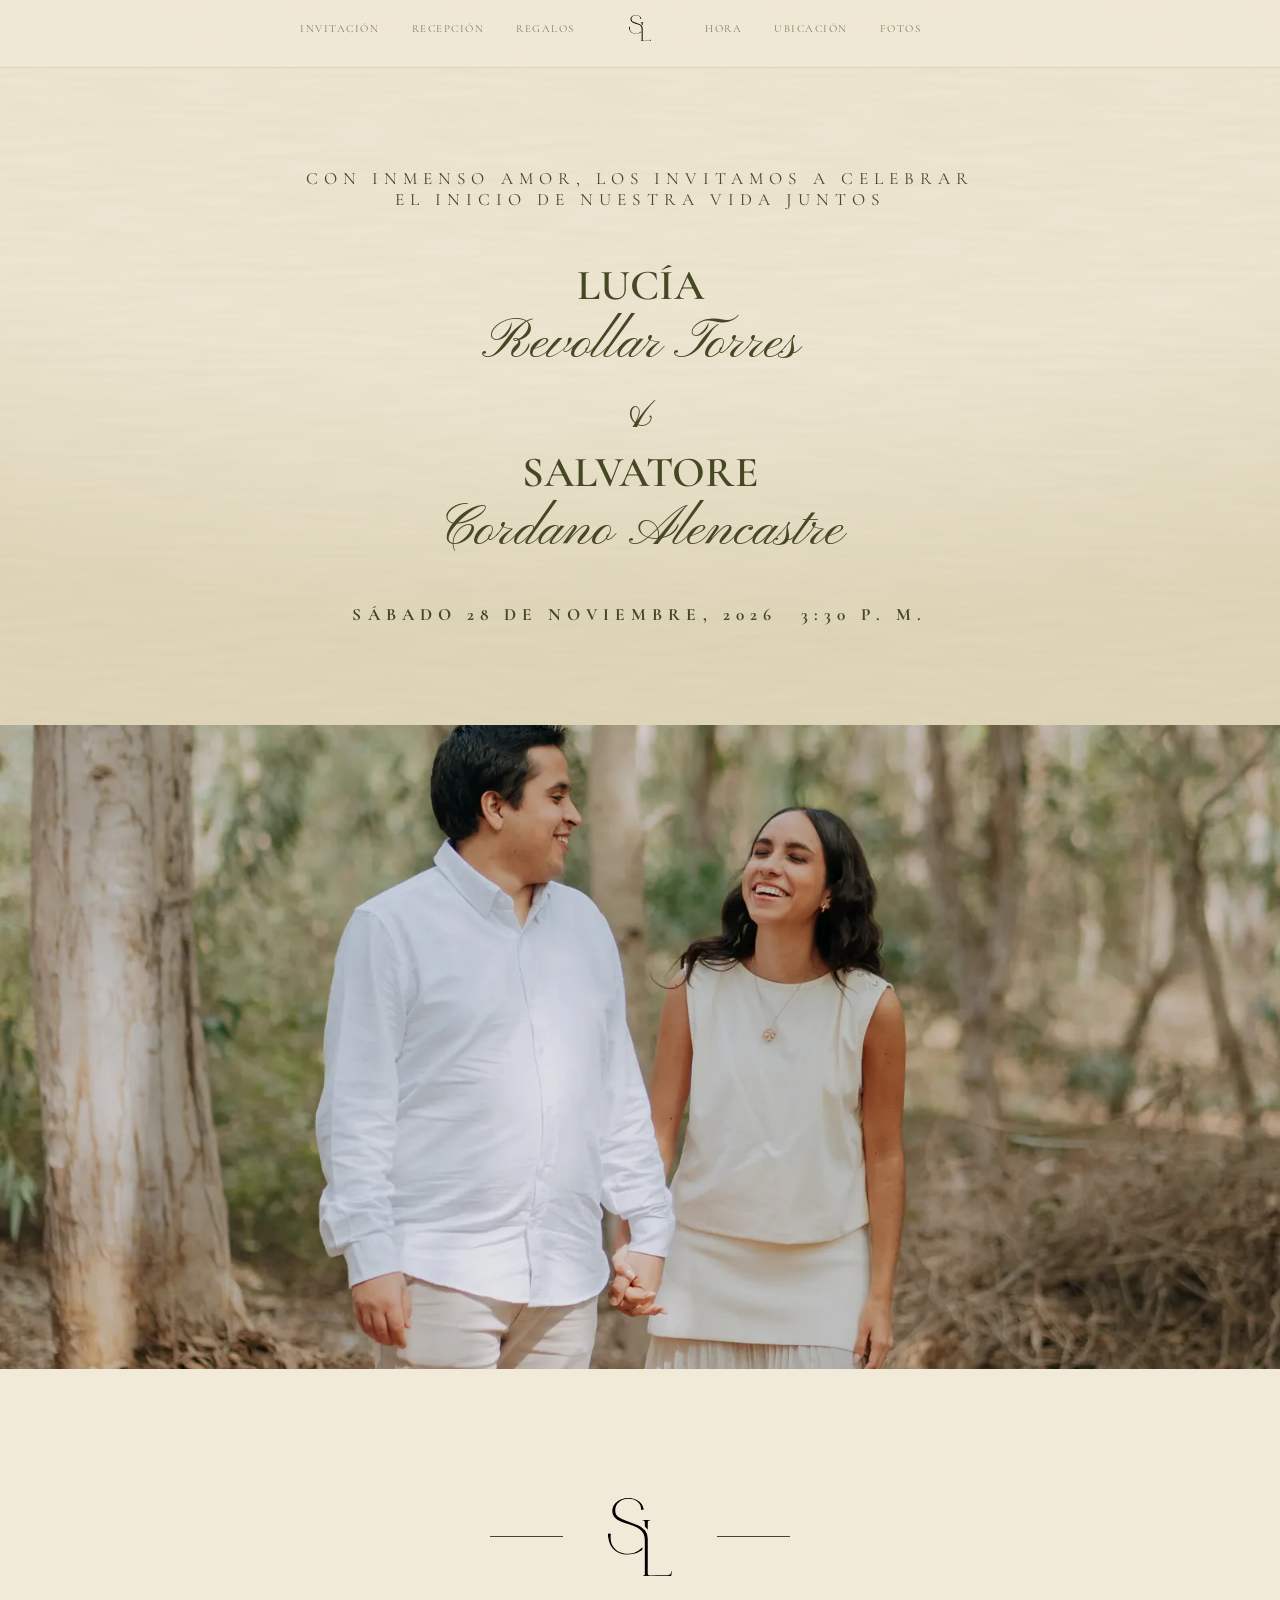
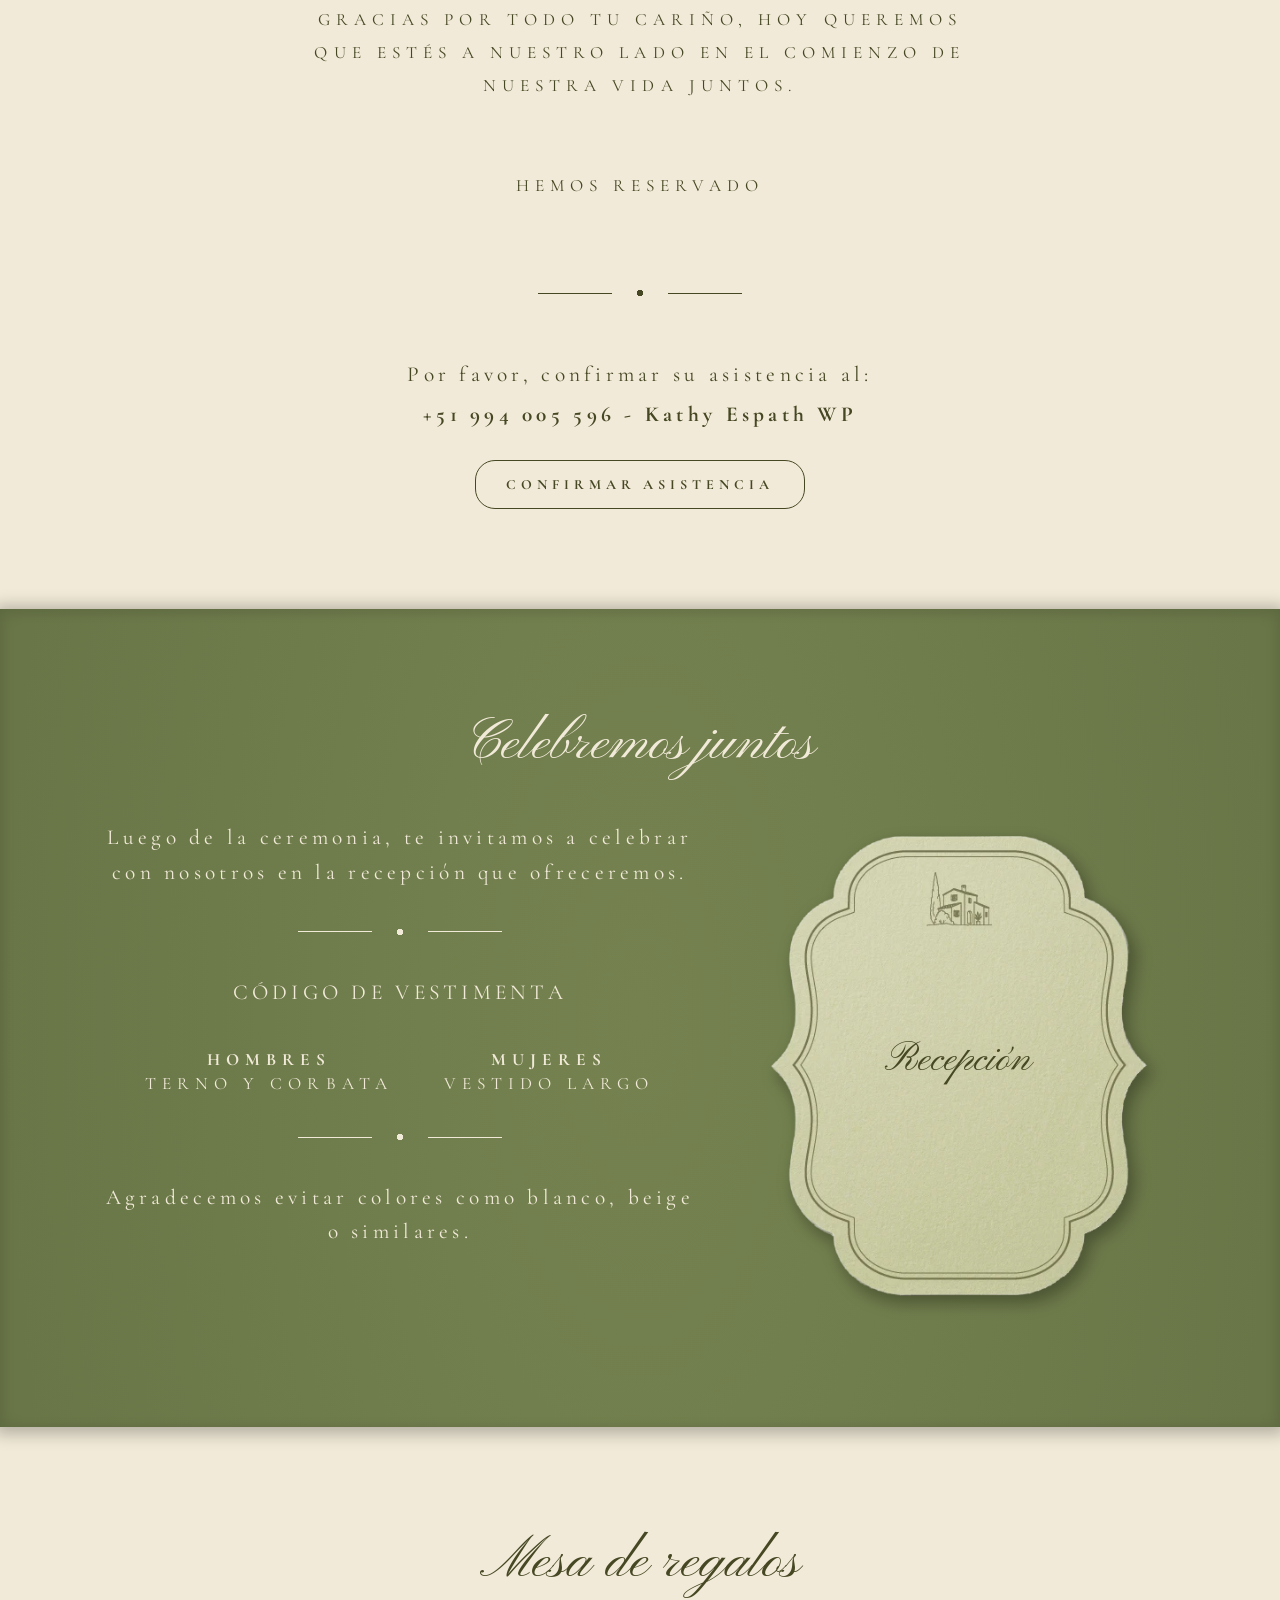
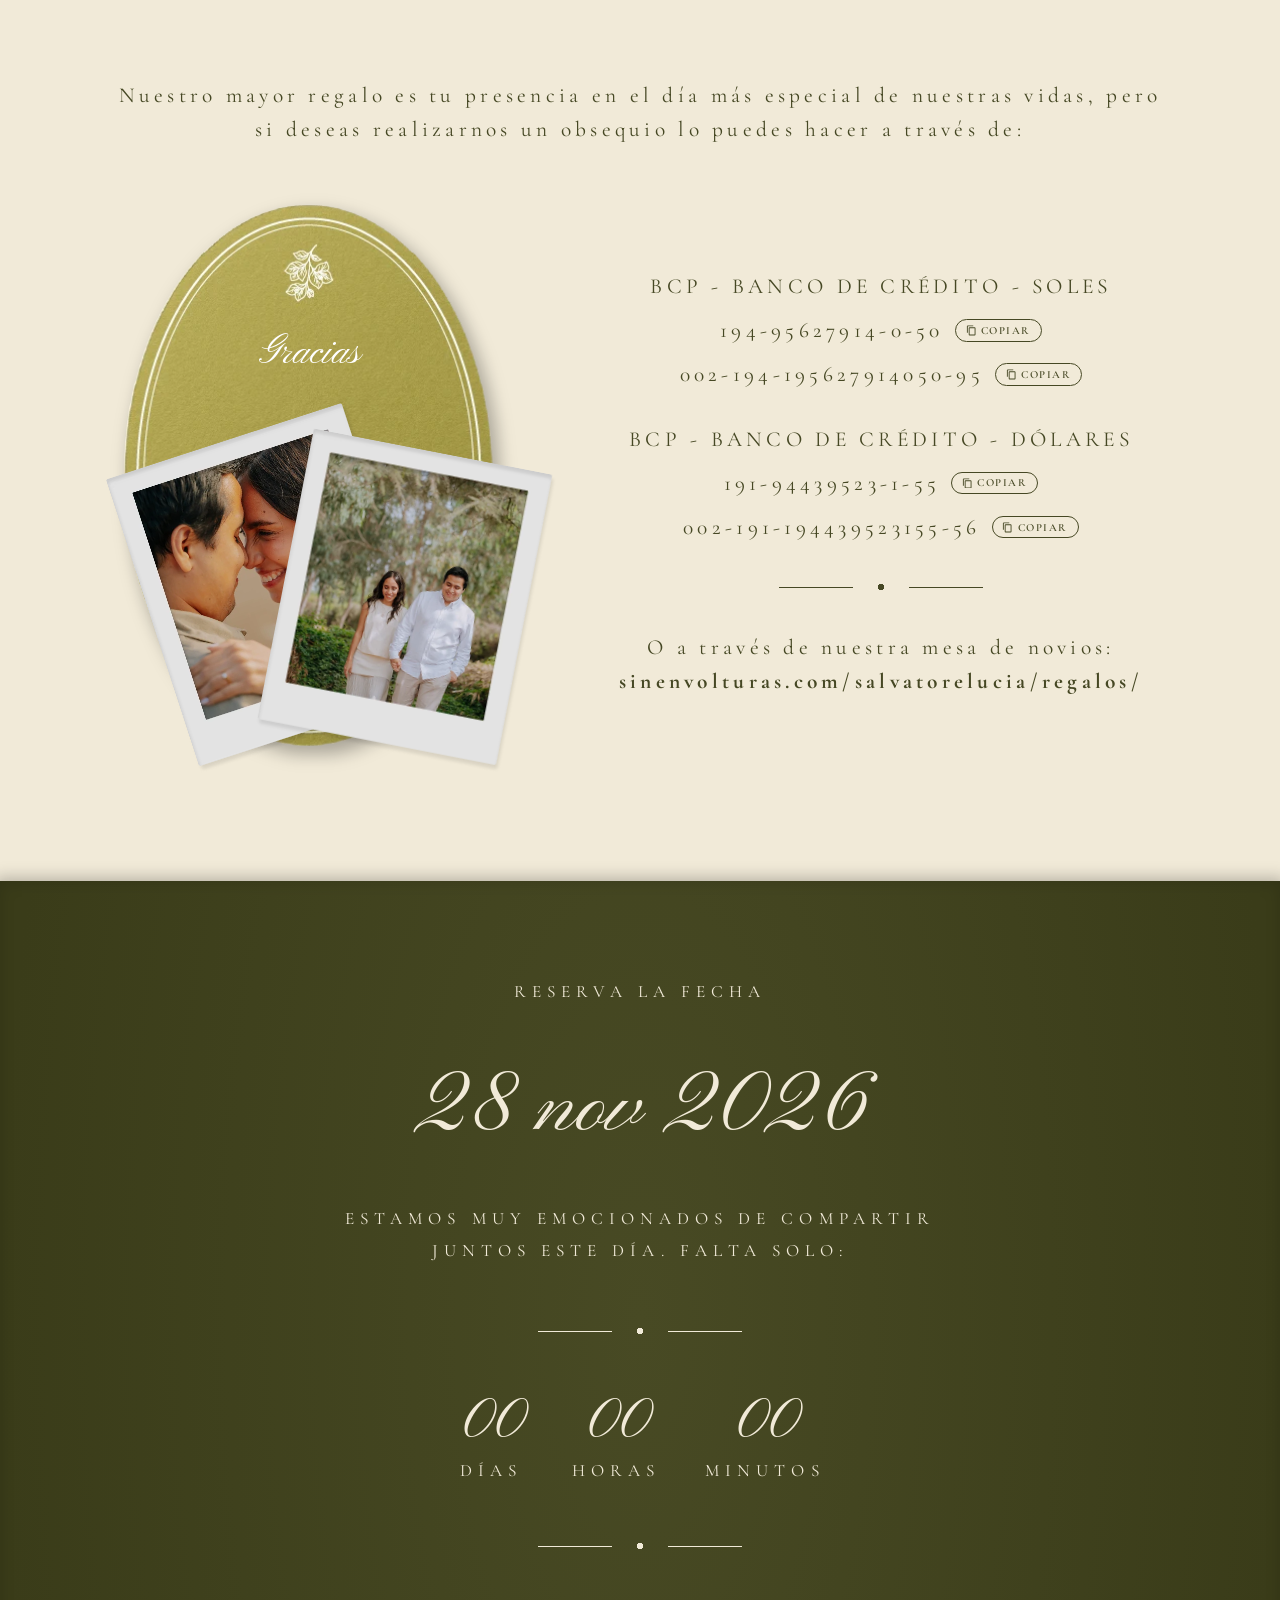
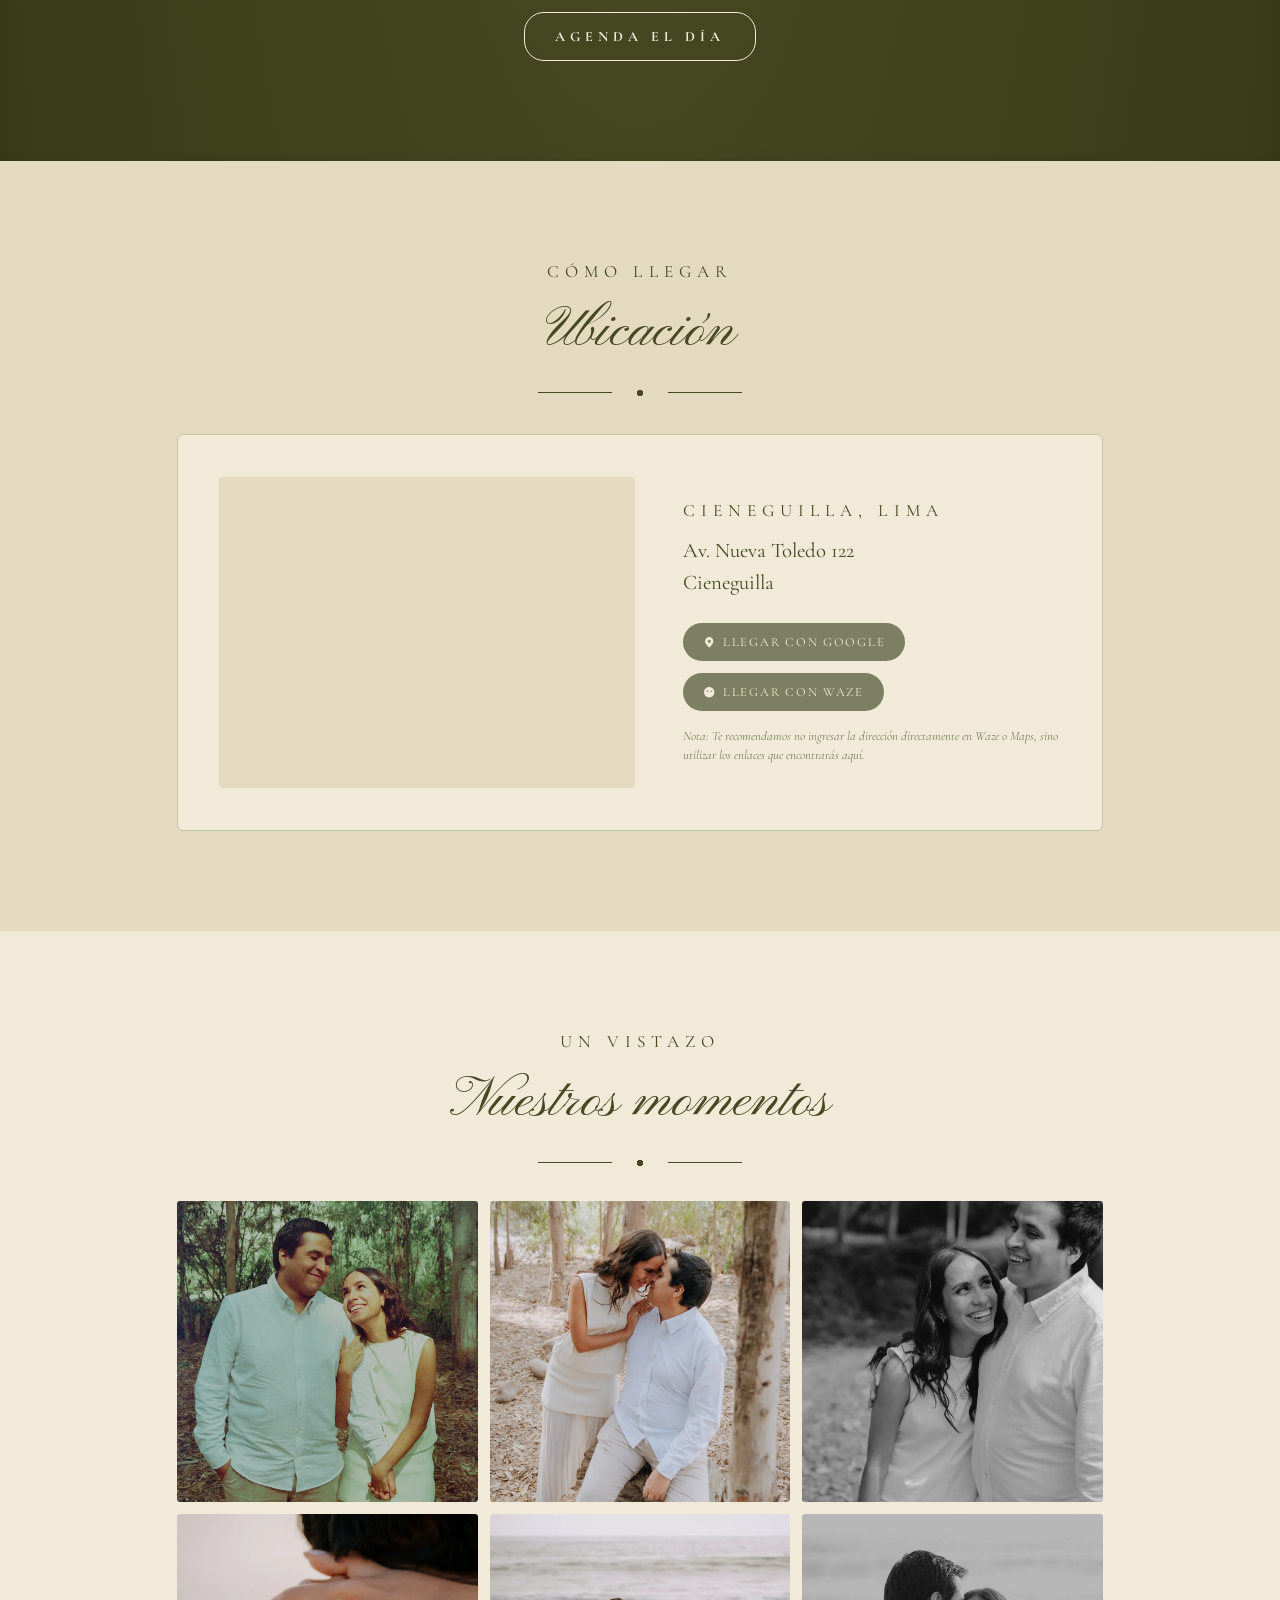
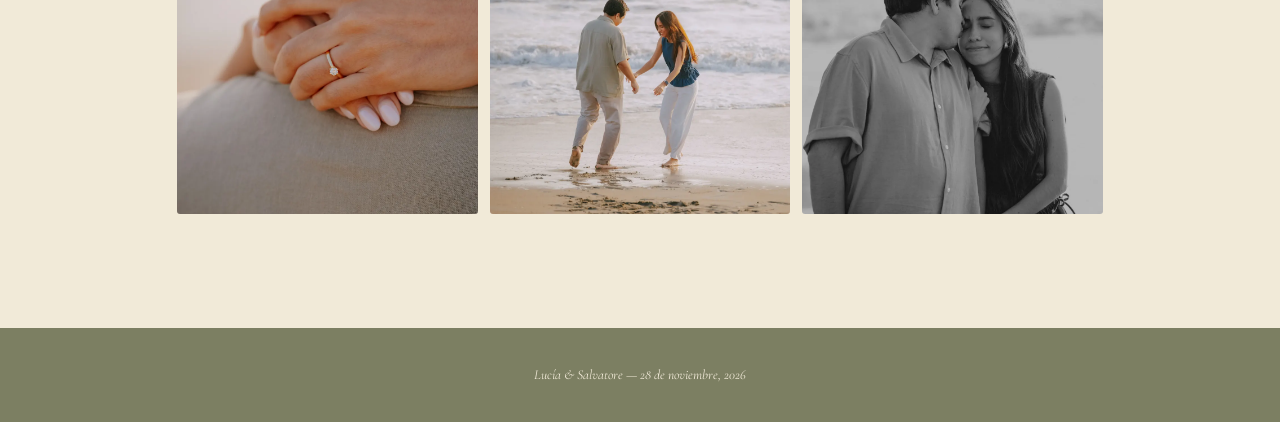
==== commit a1c9e11f: "Dar mas aire al navbar y al monograma Altura 56px->68px, mas padding lateral, gap entre columnas del" ====
--- a/invitacion/index.html
+++ b/invitacion/index.html
@@ -8,7 +8,7 @@
 <link rel="preconnect" href="https://fonts.gstatic.com" crossorigin>
 <link href="https://fonts.googleapis.com/css2?family=Cormorant+Garamond:wght@400;500;600&family=Pinyon+Script&display=swap" rel="stylesheet">
 <link rel="stylesheet" href="/css/base.css?v=2" />
-<link rel="stylesheet" href="/css/landing.css?v=15" />
+<link rel="stylesheet" href="/css/landing.css?v=16" />
 </head>
 <body>
 
--- a/css/landing.css
+++ b/css/landing.css
@@ -19,7 +19,7 @@
   background-blend-mode:multiply;
 }
 
-body{ padding-top:56px; }
+body{ padding-top:68px; }
 
 .nav-bar{
   position:fixed;
@@ -27,9 +27,10 @@
   z-index:100;
   display:grid;
   grid-template-columns:1fr auto 1fr;
-  align-items:center;
-  height:56px;
-  padding-inline:16px;
+  column-gap:2.4rem;
+  align-items:center;
+  height:68px;
+  padding-inline:clamp(16px, 4vw, 48px);
   background:rgba(241,234,216,.7);
   backdrop-filter:blur(8px);
   -webkit-backdrop-filter:blur(8px);
@@ -39,10 +40,10 @@
   display:inline-flex;
   align-items:center;
   justify-self:center;
-  padding:8px;
+  padding:10px 16px;
 }
 .nav-logo img{
-  height:24px;
+  height:26px;
   width:auto;
   display:block;
   transition:transform .2s ease, opacity .2s ease;
@@ -52,7 +53,7 @@
 .nav-links{
   display:flex;
   align-items:center;
-  gap:1.3rem;
+  gap:2rem;
 }
 .nav-links--left{ justify-self:end; }
 .nav-links--right{ justify-self:start; }
@@ -95,7 +96,7 @@
 
 .nav-mobile-menu{
   position:fixed;
-  top:56px; left:0; right:0;
+  top:68px; left:0; right:0;
   z-index:99;
   display:flex;
   flex-direction:column;
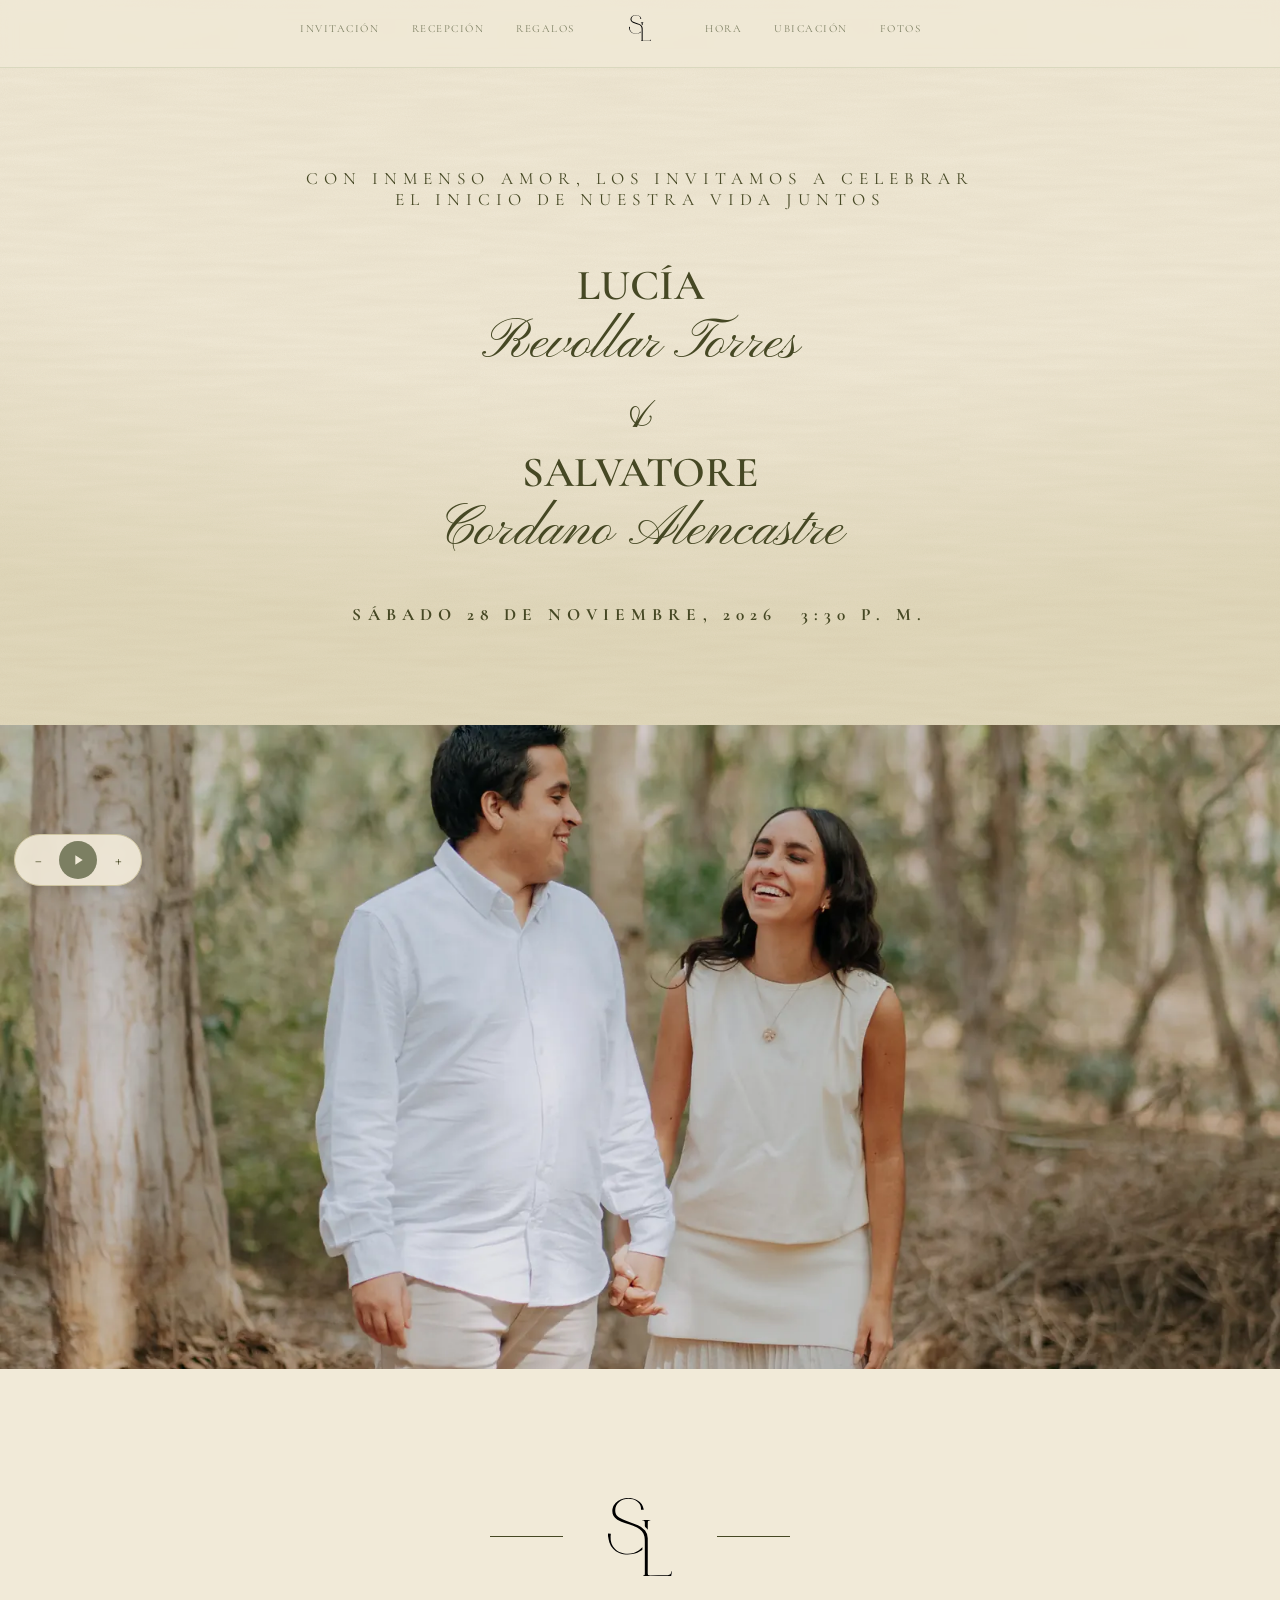
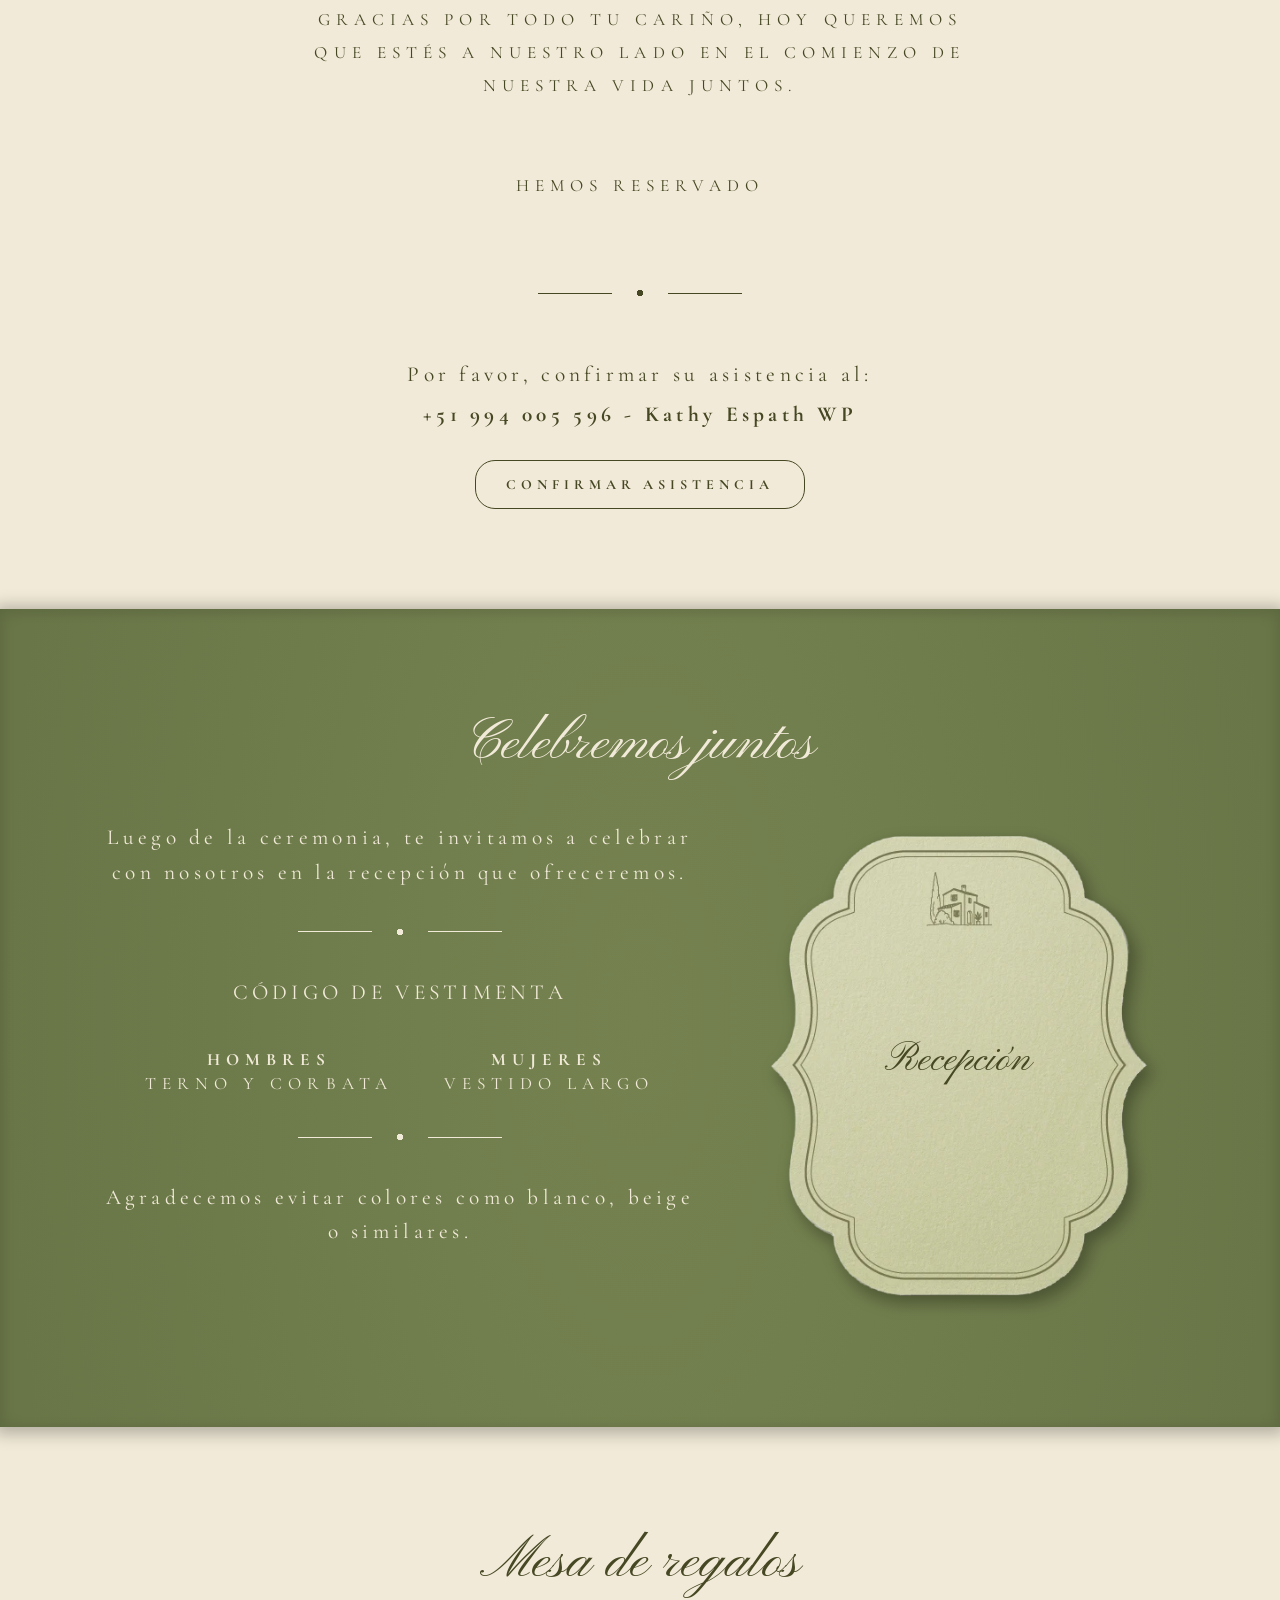
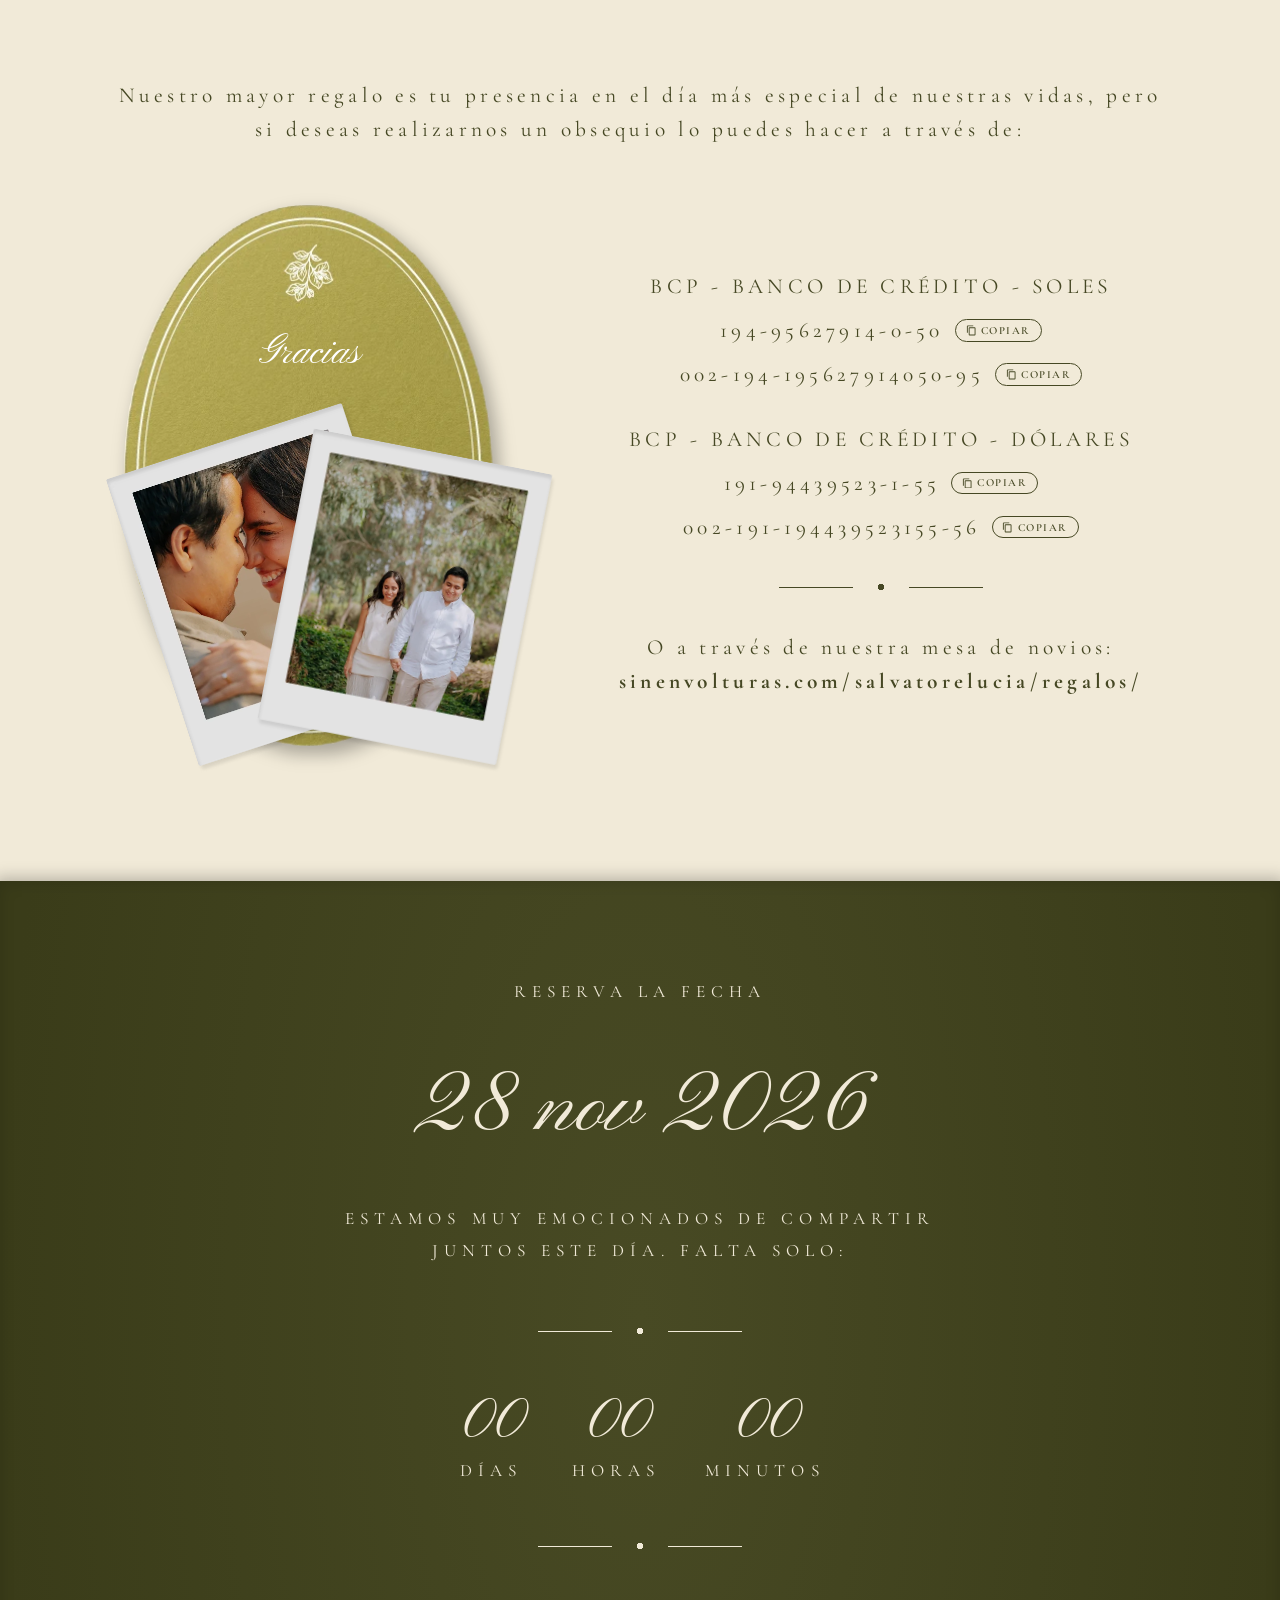
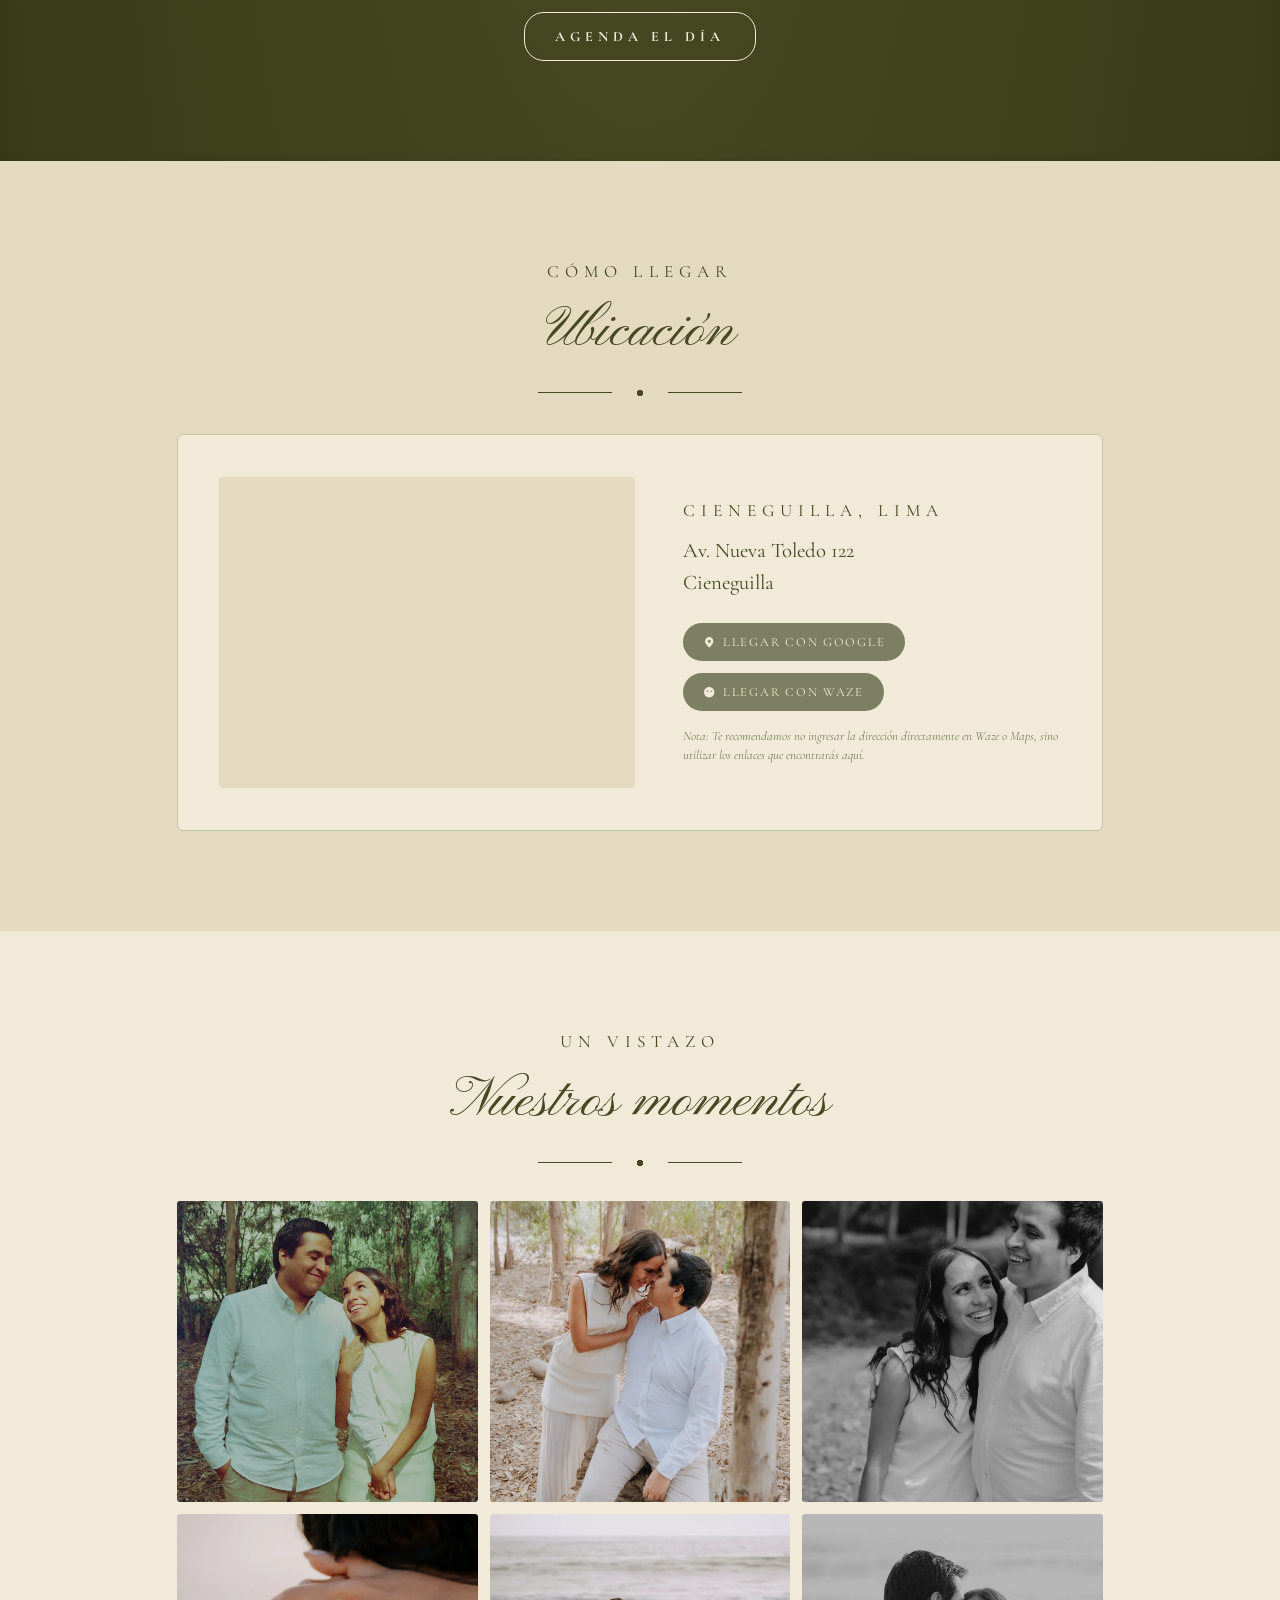
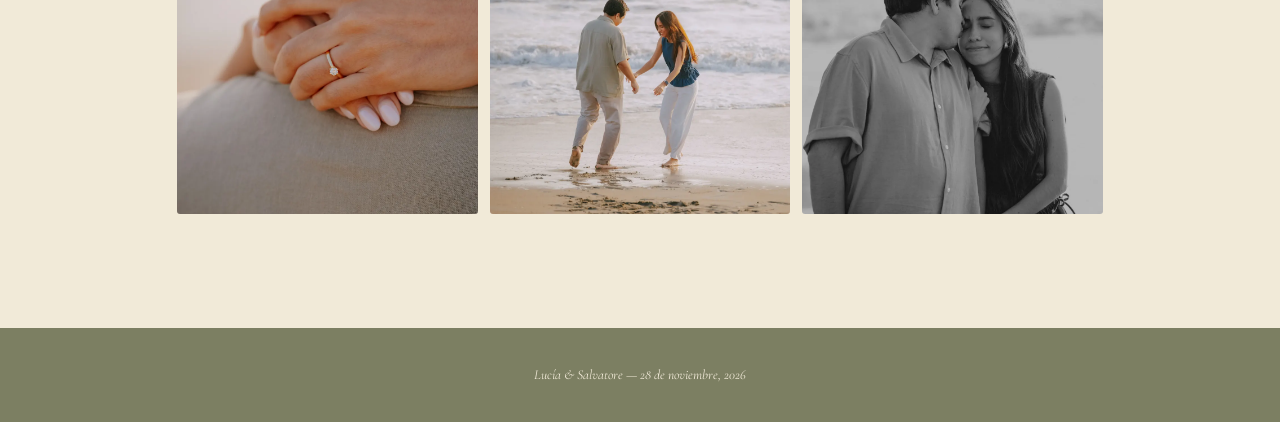
==== commit 2838de0a: "Agrega reproductor de música con controles de play/pausa y volumen Botón flotante compartido entre e" ====
--- a/invitacion/index.html
+++ b/invitacion/index.html
@@ -263,7 +263,18 @@
 
 <p class="foot">Lucía &amp; Salvatore — 28 de noviembre, 2026</p>
 
+<div class="music-player" id="musicPlayer">
+  <audio id="bgMusic" src="/assets/musica.mp3" loop preload="none"></audio>
+  <button class="music-btn" id="musicVolDown" type="button" aria-label="Bajar volumen">−</button>
+  <button class="music-btn music-toggle" id="musicToggle" type="button" aria-label="Reproducir música">
+    <svg class="icon-play" viewBox="0 0 24 24"><path d="M8 5v14l11-7z"/></svg>
+    <svg class="icon-pause" viewBox="0 0 24 24"><path d="M6 5h4v14H6zm8 0h4v14h-4z"/></svg>
+  </button>
+  <button class="music-btn" id="musicVolUp" type="button" aria-label="Subir volumen">+</button>
+</div>
+
 <script src="/js/landing.js?v=7"></script>
+<script src="/js/music-player.js?v=1"></script>
 
 </body>
 </html>
--- a/css/base.css
+++ b/css/base.css
@@ -35,3 +35,44 @@
 img{ max-width:100%; display:block; }
 
 a{ color:inherit; }
+
+/* Reproductor de música flotante, compartido por todas las páginas */
+.music-player{
+  position:fixed;
+  left:14px;
+  bottom:14px;
+  z-index:500;
+  display:flex;
+  align-items:center;
+  gap:4px;
+  padding:6px;
+  border-radius:999px;
+  background:rgba(241,234,216,0.92);
+  border:1px solid var(--gold);
+  box-shadow:0 4px 14px rgba(0,0,0,0.12);
+  backdrop-filter:blur(2px);
+}
+.music-btn{
+  display:flex;
+  align-items:center;
+  justify-content:center;
+  width:34px;
+  height:34px;
+  border-radius:50%;
+  border:none;
+  background:transparent;
+  color:var(--ink);
+  cursor:pointer;
+  font-family:inherit;
+  font-size:1.05rem;
+  line-height:1;
+  padding:0;
+  transition:background 0.15s ease;
+}
+.music-btn:hover{ background:var(--cream-deep); }
+.music-btn svg{ width:16px; height:16px; fill:currentColor; }
+.music-toggle{ width:38px; height:38px; background:var(--olive); color:var(--cream); }
+.music-toggle:hover{ background:var(--olive-deep); }
+.music-toggle .icon-pause{ display:none; }
+.music-player.is-playing .icon-play{ display:none; }
+.music-player.is-playing .icon-pause{ display:flex; }
